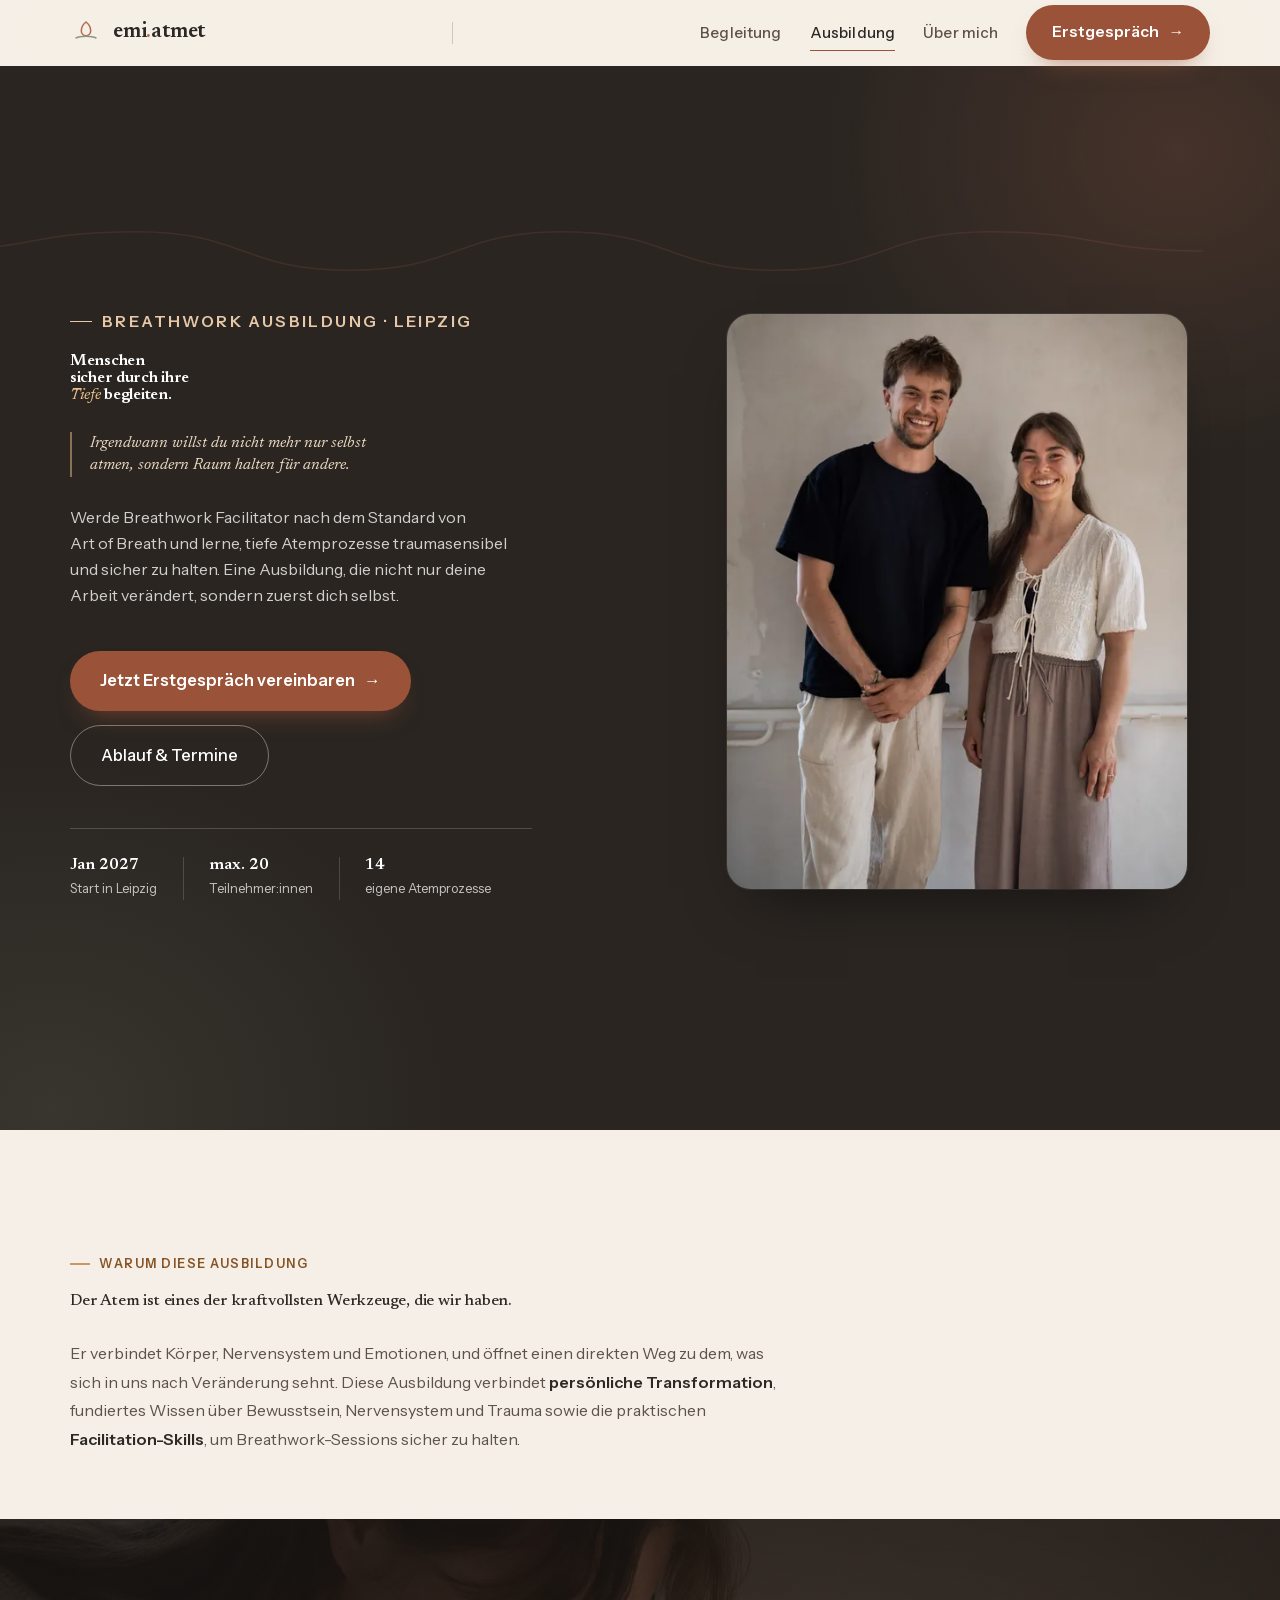
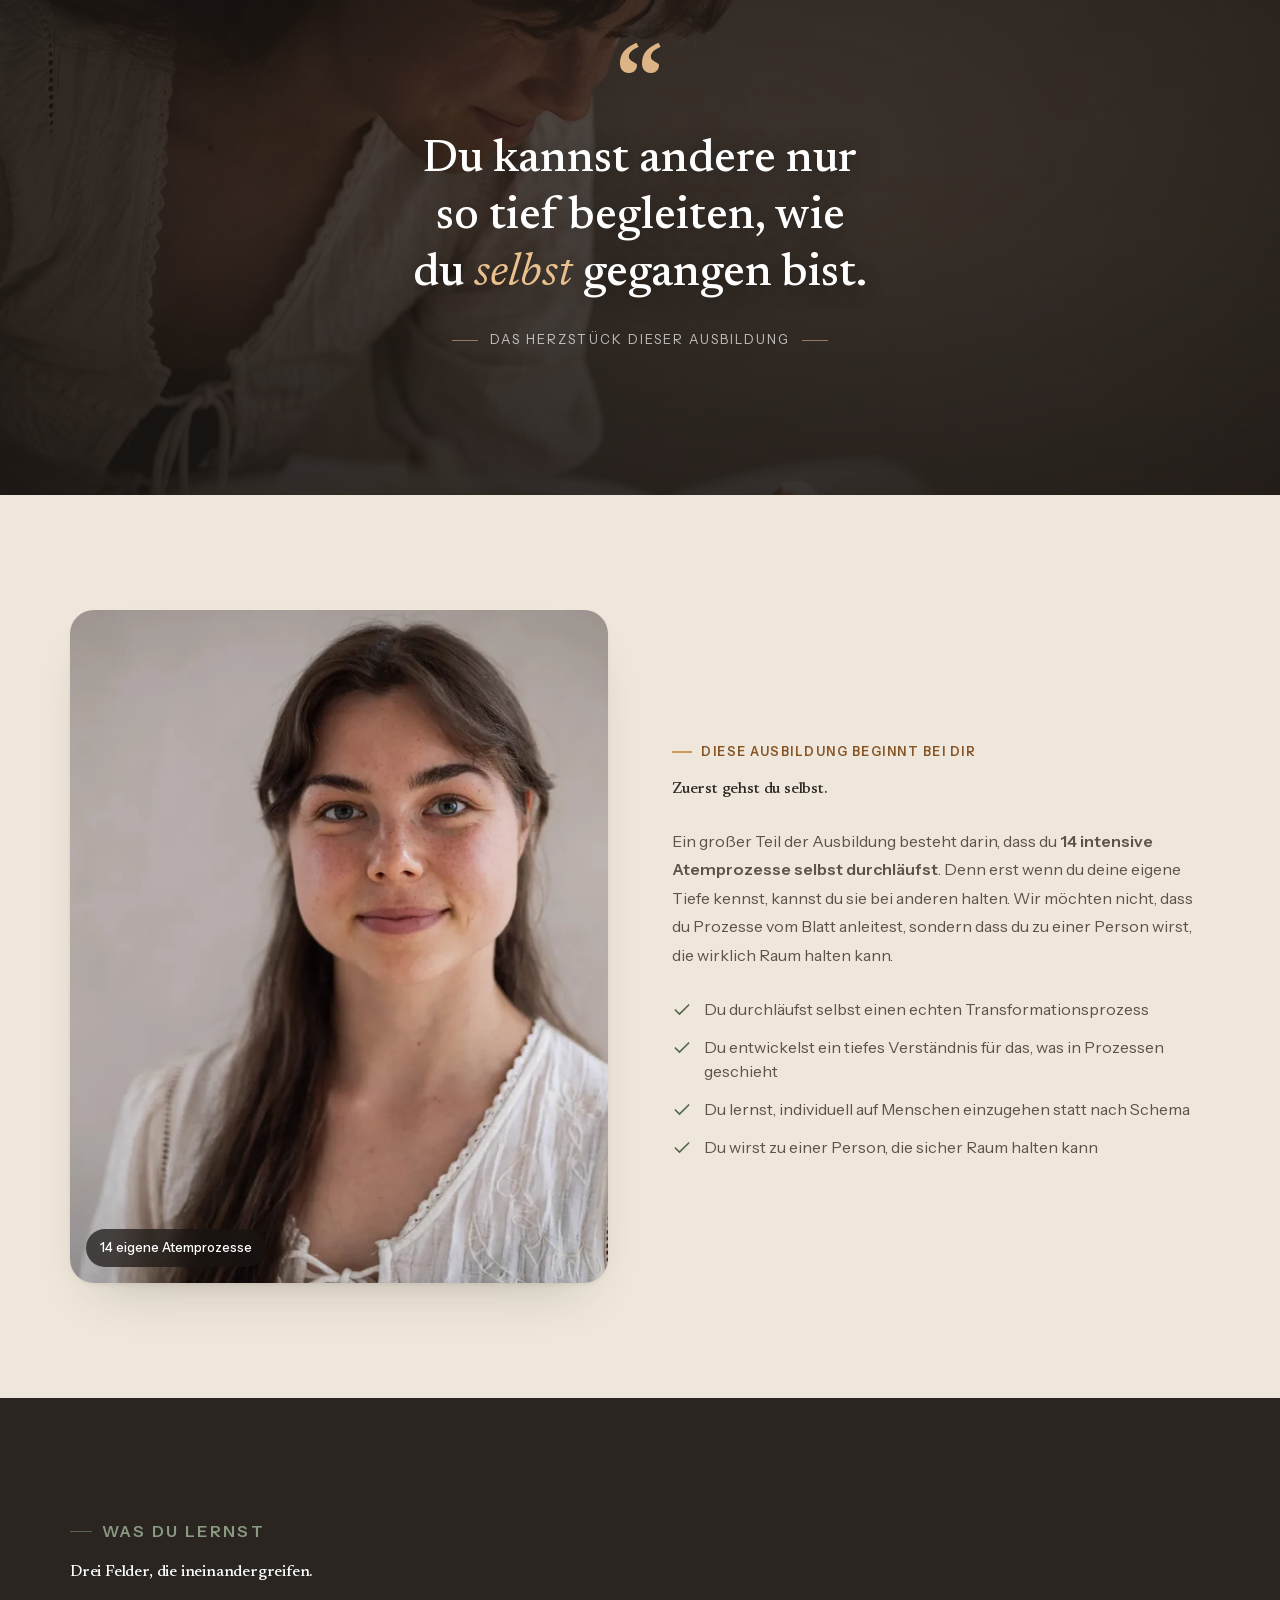
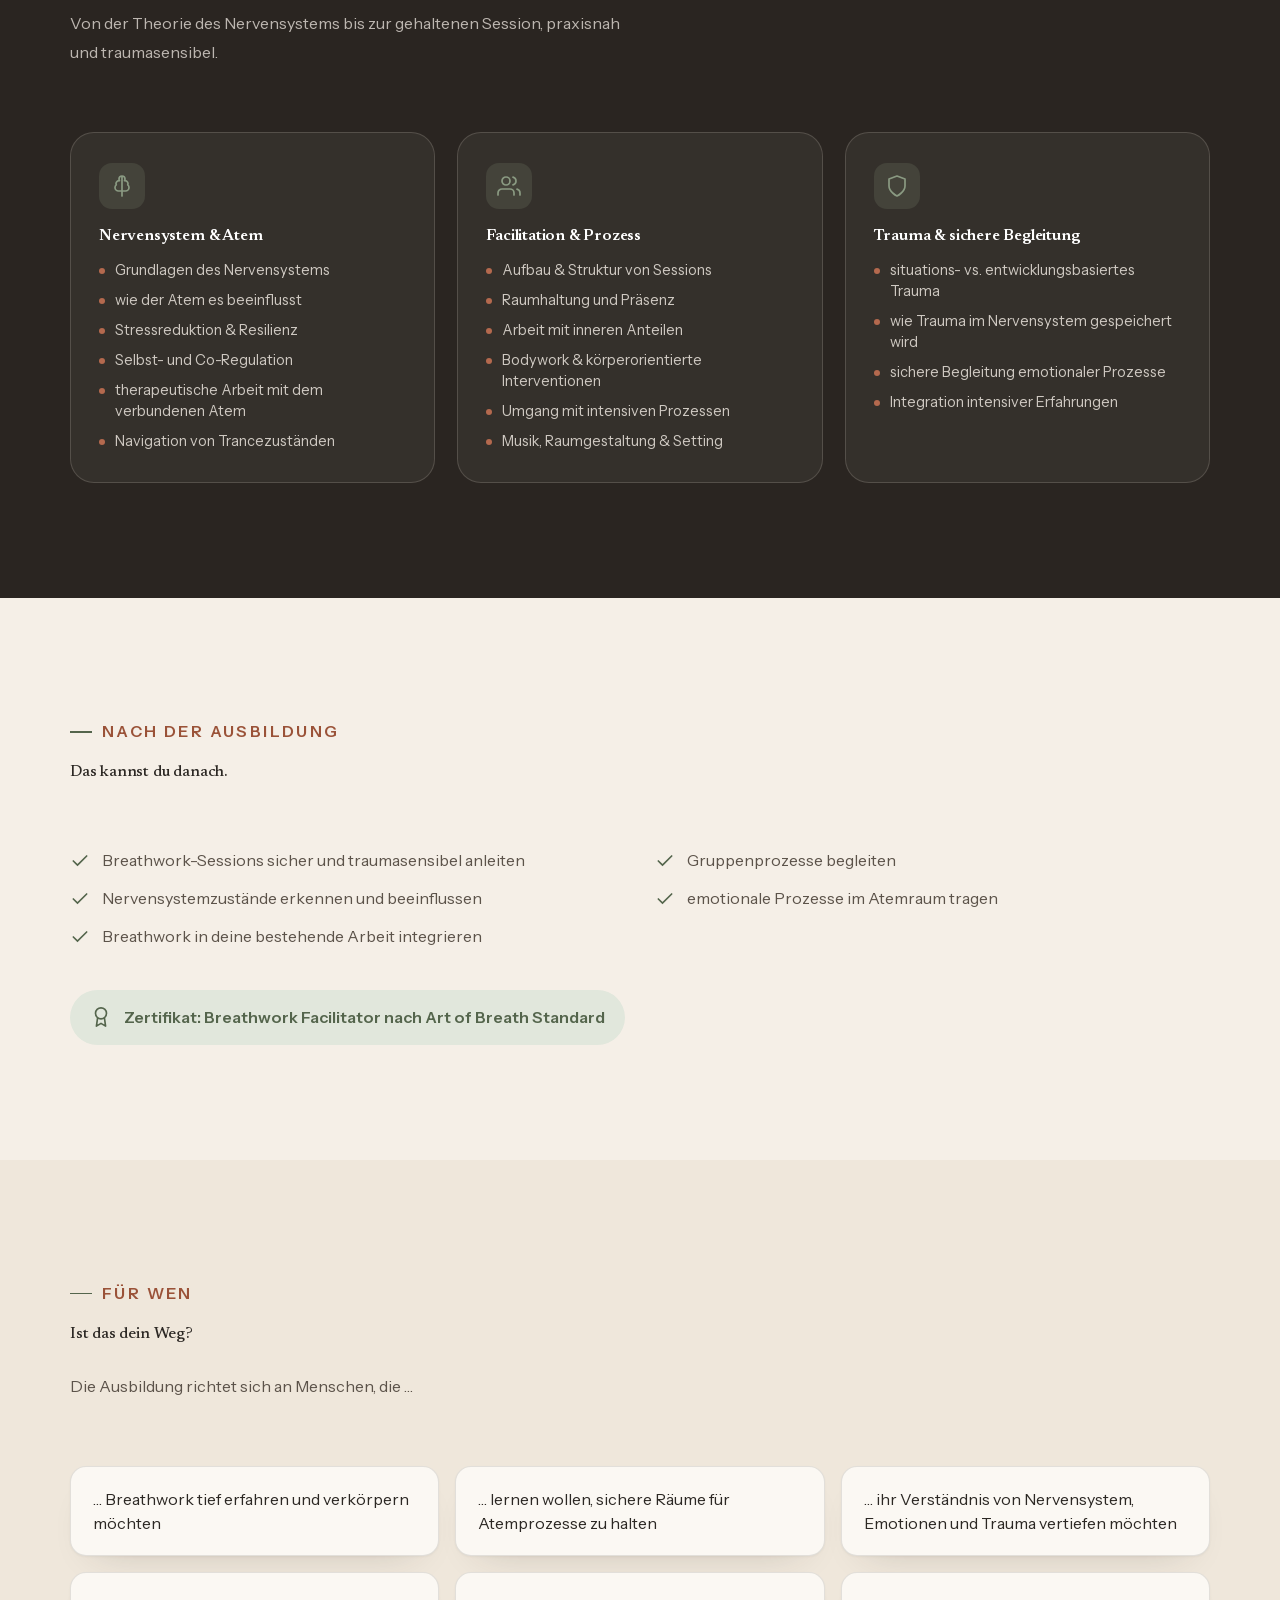
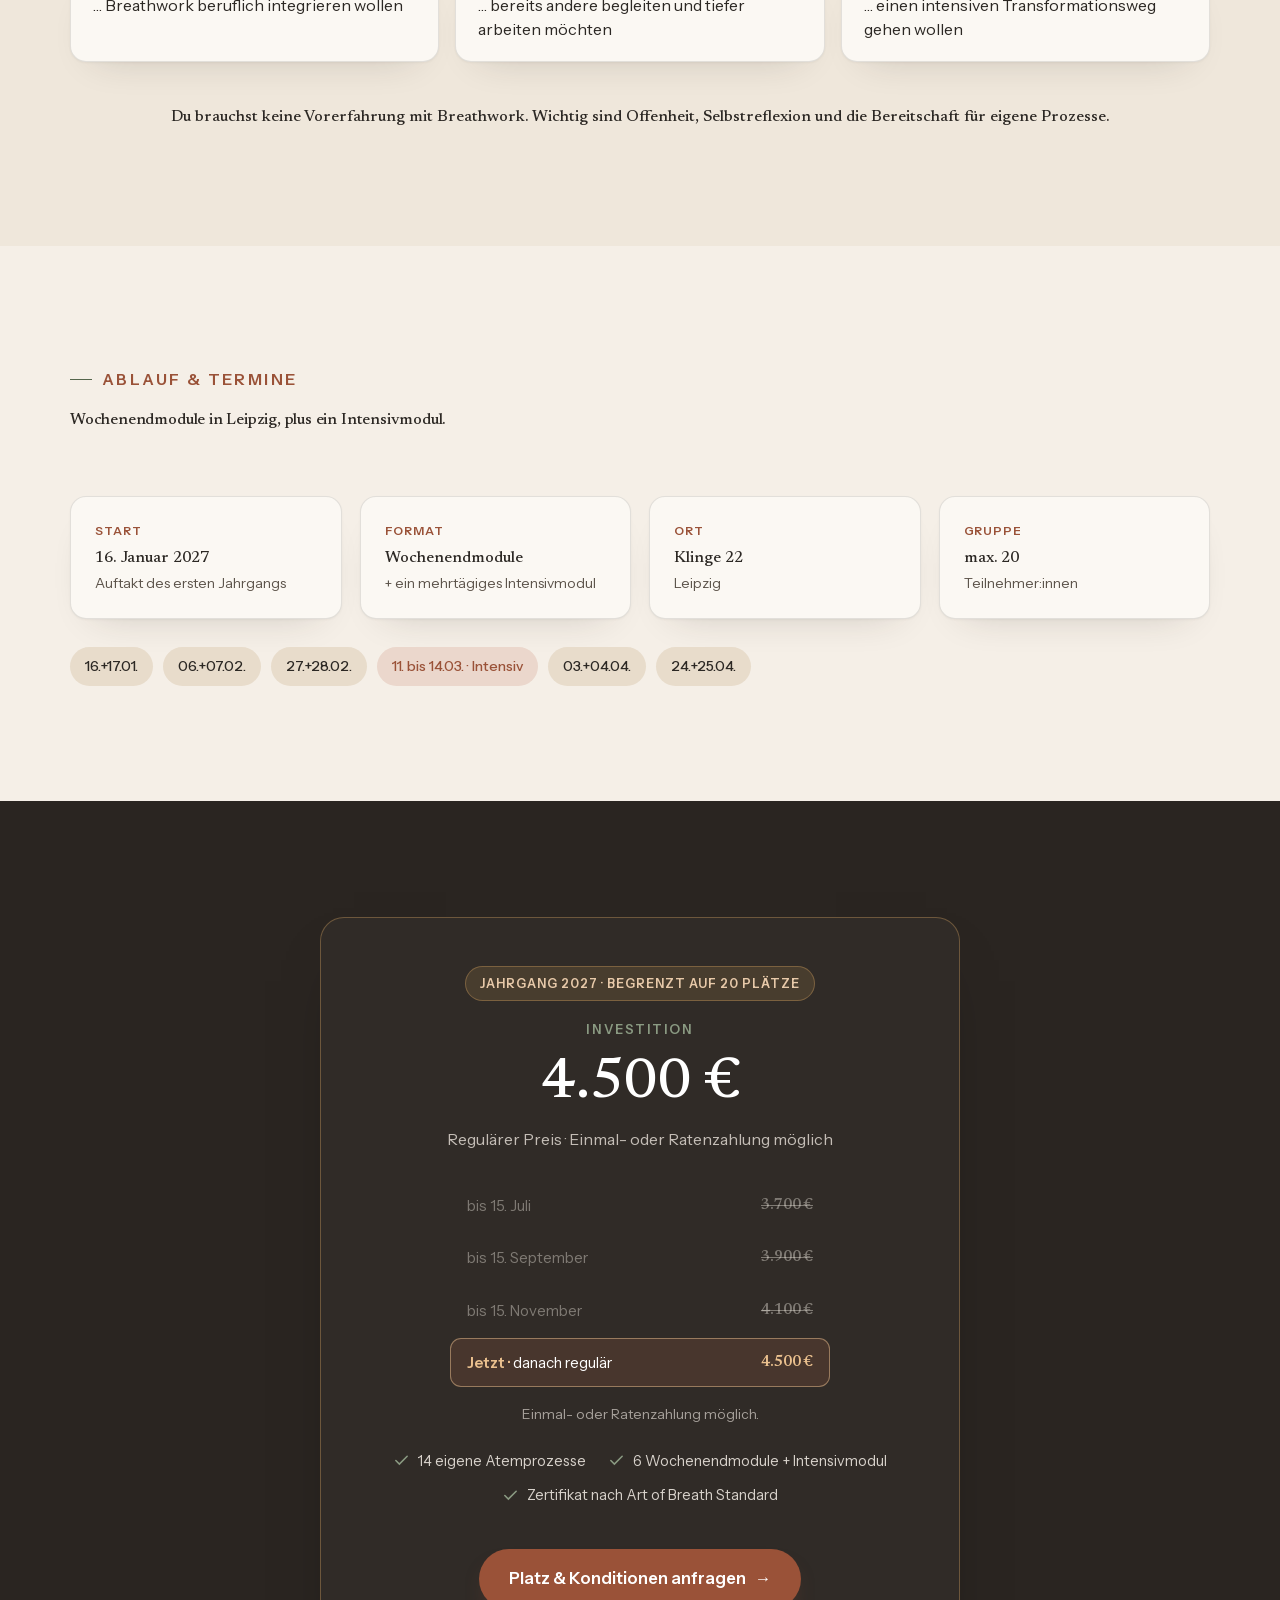
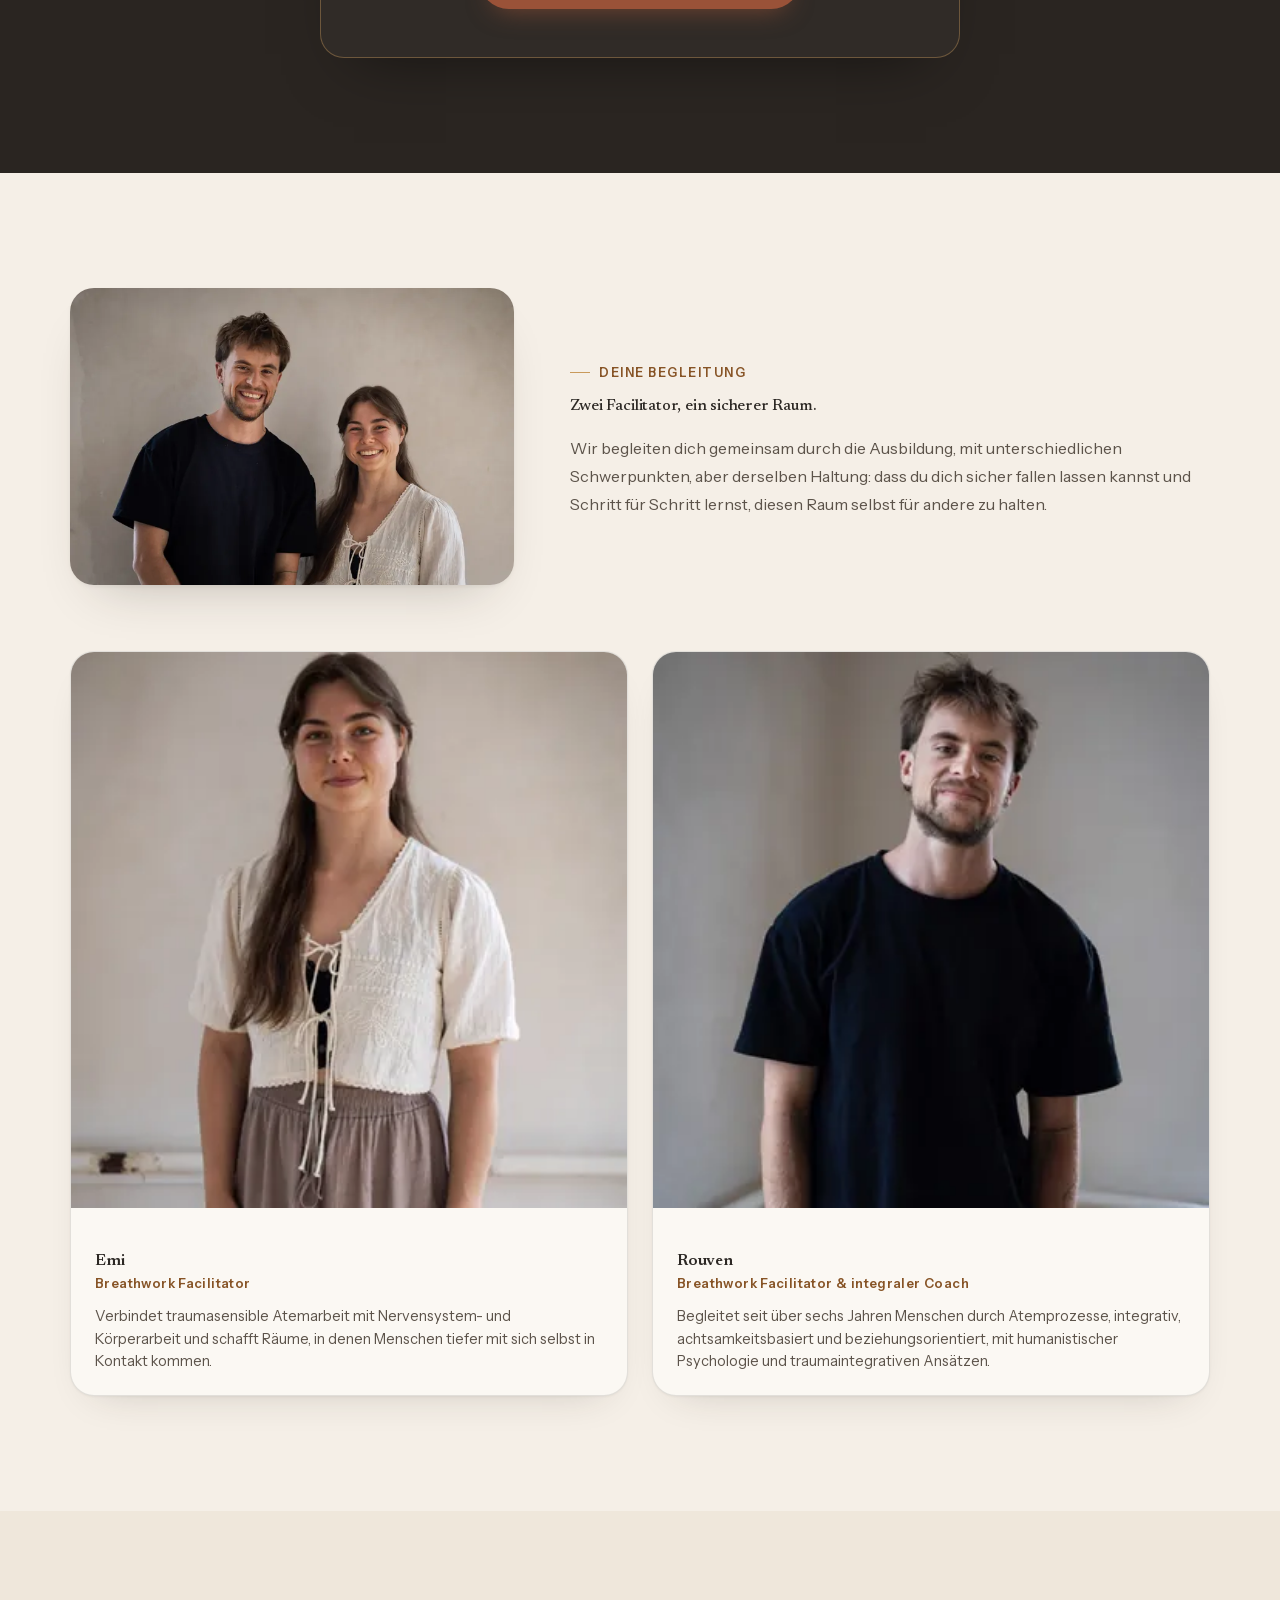
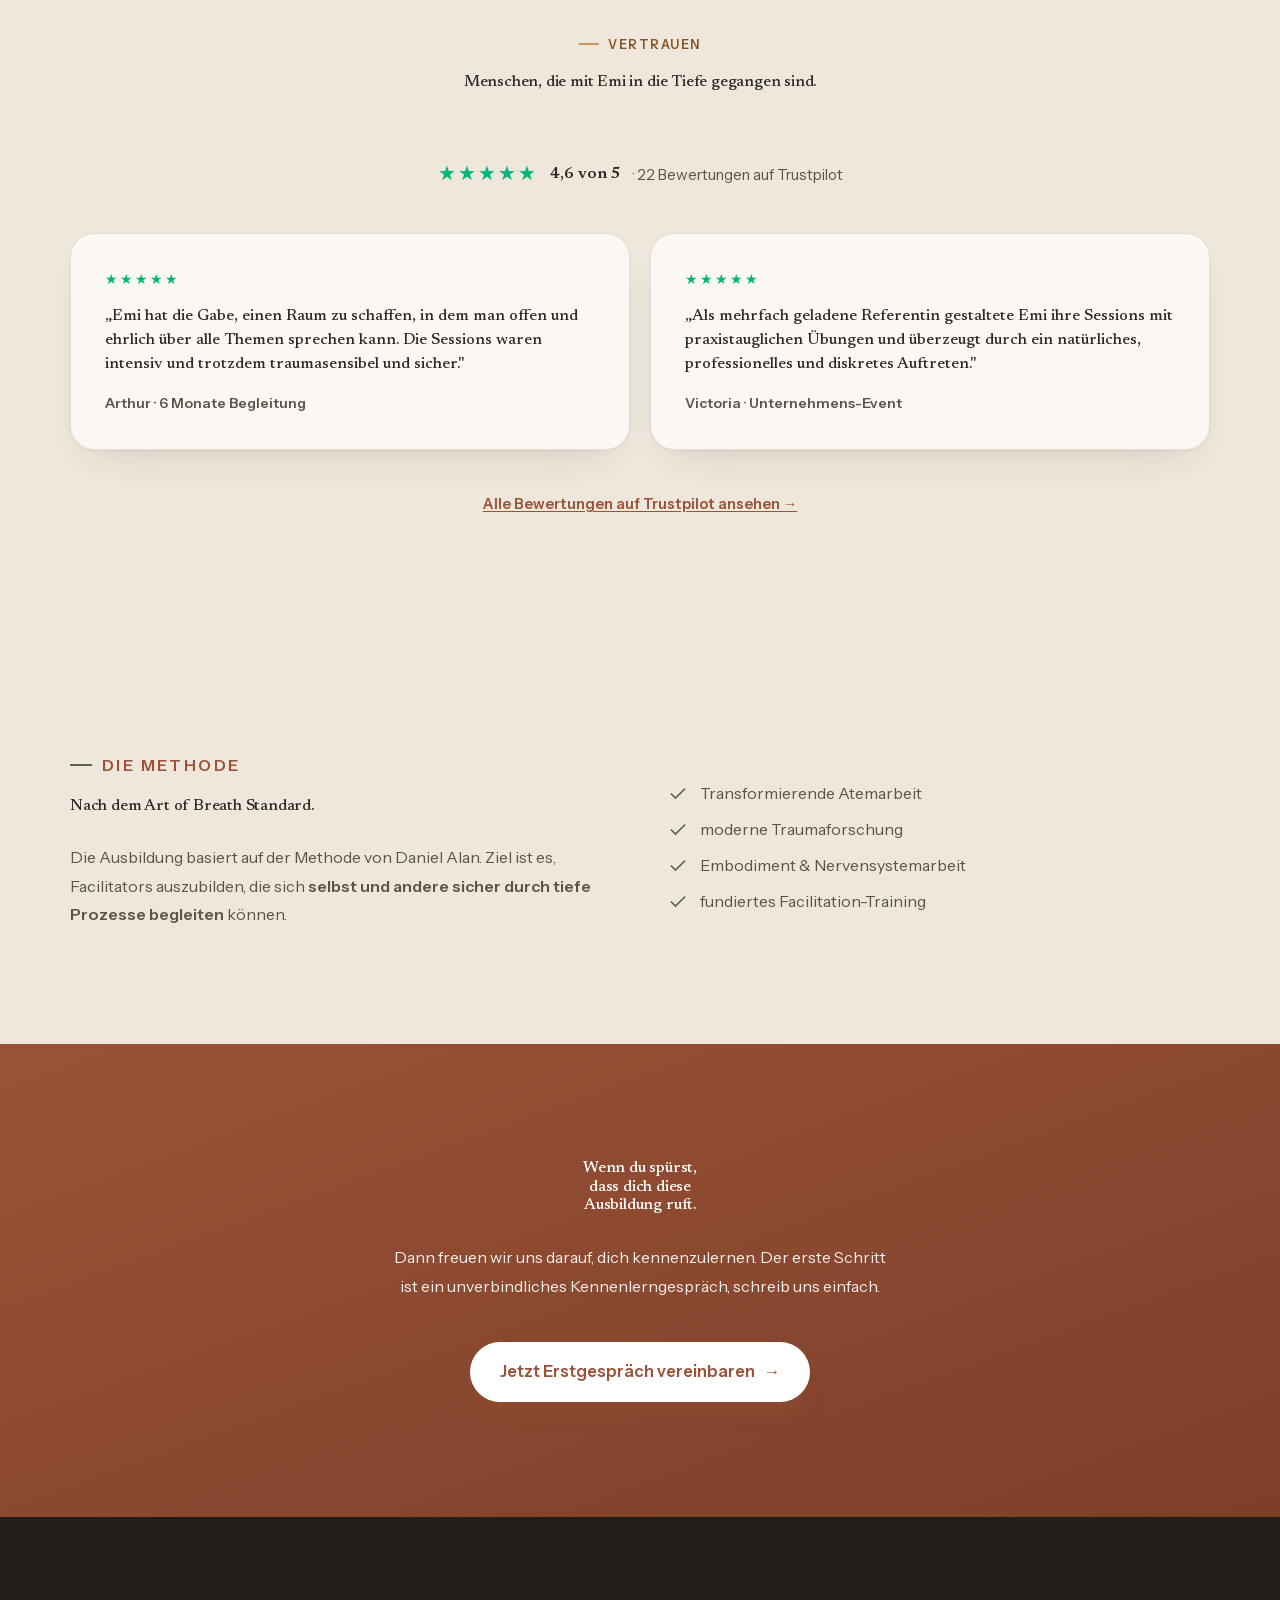
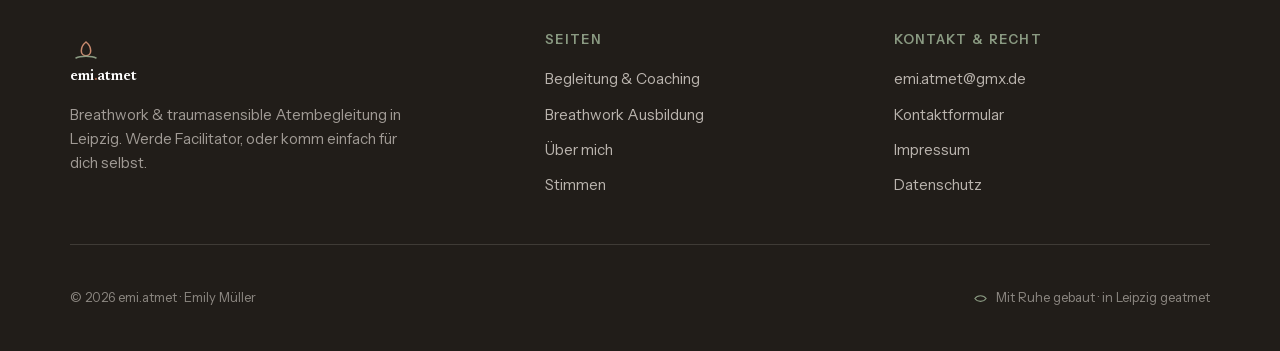
==== breathwork-ausbildung.html @ 70e49df8 "R13: Zitat-Bänder auf Mobile kompakt (kein dunkler Leerraum) - .cine auf <=600px: min-height:auto + " ====
<!DOCTYPE html>
<!--
  emi.atmet · Breathwork Ausbildung Leipzig · Lechcode-DEMO (ANFRAGE)
  Inhalte-Freigabe JA → Inhalte überarbeitet (Emis Wunsch), Fakten aus INVENTAR.md.
  Token-Block identisch zu index.html (Sync-Hinweis in _projekt/CLAUDE.md-Übergabe).
  ⚠ DEMO, noindex. Preise/Termine mit [KLÄREN]. Rouven-Foto: Einverständnis offen.
-->
<html lang="de">
<head>
  <meta charset="UTF-8" />
  <meta name="viewport" content="width=device-width, initial-scale=1.0" />
  <script>document.documentElement.classList.add('js');if(location.search.indexOf('foto')>-1)document.documentElement.classList.add('foto');</script>
  <!-- ENTFERNEN sobald Impressum+Datenschutz live & freigegeben (auf ALLEN Seiten gleichzeitig) -->
  <meta name="robots" content="noindex, nofollow" />
  <title>Breathwork Ausbildung Leipzig | Facilitator werden · emi.atmet</title>
  <meta name="description" content="Breathwork Ausbildung in Leipzig: Werde Facilitator nach Art of Breath Standard. Traumasensible Atemarbeit, Nervensystem & Prozessbegleitung. Start Januar 2027, jetzt Erstgespräch." />
  <meta property="og:title" content="Breathwork Ausbildung Leipzig · werde Facilitator · emi.atmet" />
  <meta property="og:description" content="Lerne, tiefe Atemprozesse sicher und traumasensibel zu begleiten. Ausbildung nach Art of Breath Standard, Start Januar 2027 in Leipzig." />
  <meta property="og:type" content="website" />
  <meta property="og:locale" content="de_DE" />
  <meta property="og:url" content="https://lechcode.github.io/emi-atmet-vorschau/breathwork-ausbildung.html" />
  <meta property="og:image" content="https://lechcode.github.io/emi-atmet-vorschau/assets/og.jpg" />
  <meta property="og:image:width" content="1200" />
  <meta property="og:image:height" content="630" />
  <meta name="theme-color" content="#2A2521" />
  <link rel="icon" href="data:image/svg+xml,%3Csvg xmlns='http://www.w3.org/2000/svg' viewBox='0 0 32 32'%3E%3Crect width='32' height='32' rx='7' fill='%23F5EFE7'/%3E%3Cpath d='M16 7c2.8 2.2 4.4 5 4.4 8.2 0 2.6-1.9 4.6-4.4 4.6s-4.4-2-4.4-4.6C11.6 12 13.2 9.2 16 7z' fill='none' stroke='%23B4694E' stroke-width='1.6'/%3E%3Cpath d='M7 22c2.6-1.5 5.8-1.5 9-1.5s6.4 0 9 1.5' fill='none' stroke='%238A9A82' stroke-width='1.6' stroke-linecap='round'/%3E%3C/svg%3E" />
  <link rel="stylesheet" href="assets/fonts.css">
  <link rel="preload" as="image" href="assets/img/ausb-hero-780.webp" imagesrcset="assets/img/ausb-hero-520.webp 520w, assets/img/ausb-hero-780.webp 780w, assets/img/ausb-hero-1040.webp 1040w" imagesizes="(max-width:900px) 92vw, 440px" type="image/webp">

  <script type="application/ld+json">
  {
    "@context": "https://schema.org",
    "@type": "Course",
    "name": "Breathwork Ausbildung · Facilitator nach Art of Breath Standard",
    "description": "Ausbildung zum Breathwork Facilitator in Leipzig: traumasensible Atemarbeit, Nervensystem, Prozessbegleitung und Facilitation-Skills.",
    "provider": { "@type": "ProfessionalService", "name": "emi.atmet · Emily Müller", "url": "https://emi-atmet.de/" },
    "url": "https://emi-atmet.de/breathwork-ausbildung/",
    "inLanguage": "de",
    "locationCreated": { "@type": "City", "name": "Leipzig" }
  }
  </script>

  <style>
  :root{
    --paper:#F5EFE7; --paper-2:#EFE7DB; --sand:#E8DCCB; --white:#FBF8F3;
    --espresso:#2A2521; --espresso-2:#211d19;
    --ink:#2C2824; --ink-soft:#5C534A; --ink-faint:#726757;
    --clay:#B4694E; --clay-deep:#9A5238; --clay-soft:#EBD7CC;
    --sage:#8A9A82; --sage-deep:#54654C; --sage-soft:#E1E7DC;
    --mocha:#A47864; --mocha-soft:#EADFD3;
    --line:rgba(44,40,36,.12); --line-2:rgba(44,40,36,.20); --line-d:rgba(245,239,231,.14);
    --serif:"Newsreader","Newsreader Fallback",Georgia,"Times New Roman",serif;
    --sans:"Instrument Sans","Instrument Fallback",-apple-system,BlinkMacSystemFont,"Segoe UI",Arial,sans-serif;
    --radius:16px; --radius-lg:24px; --radius-sm:11px; --pill:999px; --nav-h:66px;
    --step--1:clamp(13px,.3vw+12.3px,14px); --step-0:clamp(16px,.35vw+15.1px,17.5px);
    --step-1:clamp(18px,.7vw+16.2px,21px); --step-2:clamp(21px,1.2vw+18px,26px);
    --step-3:clamp(25px,2.1vw+19px,34px); --step-4:clamp(30px,3.4vw+18.5px,46px);
    --step-5:clamp(34px,5vw+16px,60px);
    --lh-tight:1.06; --lh-snug:1.17; --lh-body:1.68; --lh-relaxed:1.78;
    --ls-display:-.018em; --ls-h2:-.012em; --ls-label:.15em;
    --sp-2:clamp(14px,1.6vw,18px); --sp-3:clamp(20px,2.4vw,28px); --sp-4:clamp(30px,3.6vw,42px);
    --sp-5:clamp(44px,5.5vw,66px); --sp-6:clamp(62px,9vw,120px);
    --shadow:0 2px 6px -3px rgba(44,36,28,.14), 0 26px 52px -30px rgba(44,36,28,.30);
    --shadow-soft:0 1px 3px -1px rgba(44,36,28,.10), 0 18px 40px -26px rgba(44,36,28,.24);
    --ease:cubic-bezier(.22,.61,.36,1); --focus:0 0 0 3px rgba(180,105,78,.45);
  }
  *{margin:0;padding:0;box-sizing:border-box;}
  html{scroll-behavior:smooth;scroll-padding-top:calc(var(--nav-h) + 14px);-webkit-text-size-adjust:100%;}
  body{background:var(--paper);color:var(--ink);font-family:var(--sans);font-size:var(--step-0);line-height:var(--lh-body);-webkit-font-smoothing:antialiased;overflow-x:clip;}
  h1,h2,h3,h4{font-family:var(--serif);font-weight:600;line-height:var(--lh-snug);letter-spacing:var(--ls-h2);text-wrap:balance;color:var(--ink);}
  em{font-style:italic;} a{color:inherit;text-decoration:none;} img,svg,picture{display:block;max-width:100%;} picture{display:block;}
  p{text-wrap:pretty;}
  h2.sec-h3{font-size:var(--step-3);margin-top:var(--sp-2);font-weight:500;}
  h2.sec-h4{font-size:var(--step-4);margin-top:var(--sp-2);font-weight:500;}
  ::selection{background:rgba(180,105,78,.20);}
  :focus-visible{outline:none;box-shadow:var(--focus);border-radius:6px;}
  .wrap{width:min(1140px,92vw);margin-inline:auto;} .wrap-n{width:min(920px,92vw);margin-inline:auto;}
  section{padding:var(--sp-6) 0;position:relative;} .center{text-align:center;margin-inline:auto;}
  .skip{position:absolute;left:-999px;top:0;background:var(--clay-deep);color:#fff;padding:12px 18px;border-radius:0 0 10px 0;z-index:200;} .skip:focus{left:0;}
  .eyebrow{font-family:var(--sans);font-weight:600;font-size:var(--step--1);letter-spacing:var(--ls-label);text-transform:uppercase;display:inline-flex;align-items:center;gap:10px;color:var(--clay-deep);}
  .eyebrow::before{content:"";width:22px;height:1.5px;background:var(--sage-deep);flex:none;}
  .sec-head{max-width:60ch;margin-bottom:var(--sp-5);}
  .sec-head h2{font-size:var(--step-4);margin-top:var(--sp-2);font-weight:500;}
  .sec-head .lead{font-size:var(--step-1);margin-top:var(--sp-3);line-height:var(--lh-relaxed);color:var(--ink-soft);max-width:56ch;}
  .btn{display:inline-flex;align-items:center;gap:9px;cursor:pointer;border:none;background:var(--clay-deep);color:#fff;font-family:var(--sans);font-weight:600;font-size:15.5px;padding:14px 26px;border-radius:var(--pill);box-shadow:0 14px 26px -14px rgba(154,82,56,.7);transition:transform .28s var(--ease),box-shadow .28s var(--ease),background .2s;white-space:nowrap;}
  .btn:hover{transform:translateY(-2px);background:#8a482f;box-shadow:0 20px 34px -16px rgba(154,82,56,.8);}
  .btn:active{transform:translateY(0);transition-duration:.08s;}
  .btn .arr{transition:transform .25s var(--ease);} .btn:hover .arr{transform:translateX(4px);}
  .btn-ghost{background:transparent;color:#fff;border:1.5px solid rgba(245,239,231,.4);box-shadow:none;font-weight:500;}
  .btn-ghost:hover{background:rgba(245,239,231,.1);border-color:rgba(245,239,231,.7);box-shadow:none;transform:translateY(-2px);}
  .btn-lg{padding:16px 30px;font-size:16.5px;}
  .wm{display:inline-flex;align-items:center;gap:11px;font-family:var(--serif);font-weight:600;font-size:21px;letter-spacing:-.01em;line-height:1;color:var(--ink);}
  .wm .lotus{width:32px;height:32px;flex:none;transition:transform .5s var(--ease);} .wm:hover .lotus{transform:rotate(-8deg) scale(1.07);} .wm .dot{color:var(--clay);}
  .nav-divider{width:1px;height:22px;background:var(--line-2);flex:none;margin:0 2px;}

  .nav{position:sticky;top:0;z-index:100;height:var(--nav-h);background:rgba(245,239,231,.82);backdrop-filter:saturate(150%) blur(14px);border-bottom:1px solid transparent;transition:border-color .3s,background .3s;}
  .nav.scrolled{border-bottom-color:transparent;background:rgba(245,239,231,.92);}
  .nav-wave{position:absolute;left:0;bottom:-1px;width:100%;height:6px;color:var(--clay);opacity:0;transition:opacity .5s var(--ease);pointer-events:none;}
  .nav.scrolled .nav-wave{opacity:.6;}
  .nav-in{display:flex;align-items:center;justify-content:space-between;height:100%;}
  .nav-links{display:flex;align-items:center;gap:28px;}
  .nav-links a:not(.btn){font-size:15px;letter-spacing:.01em;color:var(--ink-soft);font-weight:500;position:relative;padding:5px 0;transition:color .25s;}
  .nav-links a:not(.btn)::after{content:"";position:absolute;left:0;right:0;bottom:-1px;height:1.5px;background:var(--clay-deep);transform:scaleX(0);transform-origin:center;transition:transform .35s var(--ease);}
  .nav-links a:not(.btn):hover,.nav-links a.active{color:var(--ink);} .nav-links a:not(.btn):hover::after,.nav-links a.active::after{transform:scaleX(1);}
  .nav-toggle{display:none;background:none;border:none;cursor:pointer;padding:9px;z-index:120;}
  .nav-toggle span{display:block;width:24px;height:2px;background:var(--ink);border-radius:2px;transition:.32s var(--ease);}
  .nav-toggle span+span{margin-top:6px;}

  /* HERO, dunkler Split-Hero (Text auf Espresso-Fläche, Gruppenfoto gerahmt daneben; nie Text auf Gesicht) */
  .ahero{position:relative;isolation:isolate;overflow:hidden;color:#fff;background:var(--espresso);
    background-image:
      radial-gradient(46vmax 40vmax at 92% 8%,rgba(180,105,78,.20),transparent 60%),
      radial-gradient(50vmax 44vmax at 4% 98%,rgba(138,154,130,.14),transparent 62%);}
  .ahero-wave{position:absolute;z-index:0;top:clamp(80px,17vh,168px);left:-6%;width:112%;height:auto;color:var(--clay);opacity:.15;pointer-events:none;}
  .ahero-grid{position:relative;z-index:1;display:grid;grid-template-columns:1.06fr .94fr;gap:clamp(30px,5vw,68px);align-items:center;
    padding:calc(var(--nav-h) + clamp(30px,5vw,56px)) 0 var(--sp-6);}
  .ahero .txt{max-width:42ch;}
  .ahero .eyebrow{color:#E7C9A9;} .ahero .eyebrow::before{background:#E7C9A9;}
  .ahero h1{font-size:var(--step-5);line-height:var(--lh-tight);letter-spacing:var(--ls-display);margin:var(--sp-2) 0 0;color:#fff;font-weight:600;max-width:15ch;}
  .ahero h1 em{color:#EAC08E;font-weight:500;}
  .ahero .ahero-lead{font-family:var(--serif);font-style:italic;font-size:clamp(18px,.9vw+16px,23px);line-height:1.42;color:#ECD9C2;margin-top:var(--sp-3);padding-left:18px;border-left:2px solid rgba(234,192,142,.5);max-width:33ch;}
  .ahero p:not(.ahero-lead){font-size:clamp(16.5px,.6vw+15.4px,19px);line-height:1.62;color:rgba(255,255,255,.78);margin-top:var(--sp-3);max-width:46ch;}
  .ahero .cta{display:flex;gap:14px;flex-wrap:wrap;margin-top:var(--sp-4);}
  .ahero .facts{display:flex;flex-wrap:wrap;row-gap:14px;margin-top:var(--sp-4);padding-top:var(--sp-3);border-top:1px solid rgba(255,255,255,.18);}
  .ahero .facts div{padding-right:clamp(18px,2vw,26px);margin-right:clamp(18px,2vw,26px);border-right:1px solid rgba(255,255,255,.16);}
  .ahero .facts div:last-child{border-right:none;margin-right:0;padding-right:0;}
  .ahero .facts div b{font-family:var(--serif);font-size:var(--step-2);color:#fff;display:block;line-height:1;}
  .ahero .facts div span{font-size:13px;color:rgba(255,255,255,.72);margin-top:5px;display:block;}
  .ahero .figure{position:relative;justify-self:center;width:100%;max-width:460px;}
  .ahero .figure .frame{position:relative;overflow:hidden;aspect-ratio:4/5;border-radius:var(--radius-lg);
    box-shadow:0 30px 60px -30px rgba(0,0,0,.6);outline:1px solid rgba(255,255,255,.08);}
  .ahero .figure img{width:100%;height:100%;object-fit:cover;object-position:50% 30%;}
  .ahero .figure .cap{position:absolute;left:16px;bottom:16px;right:16px;font-size:13px;color:rgba(255,255,255,.92);
    background:linear-gradient(180deg,transparent,rgba(30,26,22,.55));padding:26px 4px 4px;border-radius:0 0 12px 12px;}

  .lead-block{max-width:62ch;} .lead-block p{font-size:var(--step-1);color:var(--ink-soft);line-height:var(--lh-relaxed);margin-top:var(--sp-3);}
  .lead-block p strong{color:var(--ink);font-weight:600;}
  .pull{font-family:var(--serif);font-size:var(--step-3);line-height:1.32;color:var(--ink);font-weight:500;max-width:24ch;}
  .pull em{color:var(--clay-deep);}

  .split{display:grid;grid-template-columns:1fr 1fr;gap:clamp(30px,5vw,64px);align-items:center;}
  .begins{background:var(--paper-2);}

  .areas{background:var(--espresso);color:var(--paper);}
  .areas .sec-head h2{color:#fff;} .areas .sec-head .lead{color:rgba(245,239,231,.72);}
  .area-grid{display:grid;grid-template-columns:repeat(3,1fr);gap:22px;}
  .area{padding:30px 28px;border:1px solid rgba(245,239,231,.16);border-radius:var(--radius-lg);background:rgba(245,239,231,.05);transition:transform .35s var(--ease),background .35s var(--ease),border-color .35s var(--ease);}
  .area:hover{transform:translateY(-4px);background:rgba(245,239,231,.08);border-color:rgba(245,239,231,.26);}
  .area .ic{width:46px;height:46px;border-radius:13px;display:grid;place-items:center;background:rgba(138,154,130,.18);color:var(--sage);margin-bottom:18px;}
  .area h3{color:#fff;font-size:var(--step-2);font-weight:600;}
  .area ul{list-style:none;margin-top:14px;display:flex;flex-direction:column;gap:9px;}
  .area li{color:rgba(245,239,231,.8);font-size:14.5px;line-height:1.45;padding-left:16px;position:relative;}
  .area li::before{content:"";position:absolute;left:0;top:.55em;width:6px;height:6px;border-radius:50%;background:var(--clay);}

  .checks{display:grid;grid-template-columns:repeat(2,1fr);gap:14px 30px;margin-top:var(--sp-3);}
  .checks li{list-style:none;display:flex;gap:12px;align-items:flex-start;font-size:var(--step-0);color:var(--ink-soft);line-height:1.5;}
  .checks svg{flex:none;color:var(--sage-deep);margin-top:3px;}
  .cert{margin-top:var(--sp-4);display:inline-flex;align-items:center;gap:12px;background:var(--sage-soft);color:var(--sage-deep);padding:14px 20px;border-radius:var(--pill);font-weight:600;}

  .forwho{background:var(--paper-2);}
  .forwho-grid{display:grid;grid-template-columns:repeat(auto-fit,minmax(300px,1fr));gap:16px;margin-top:var(--sp-2);}
  .forwho .w{background:var(--white);border:1px solid var(--line);border-radius:var(--radius);padding:20px 22px;font-size:var(--step-0);color:var(--ink);line-height:1.5;box-shadow:var(--shadow-soft);transition:transform .35s var(--ease),box-shadow .35s var(--ease),border-color .35s var(--ease);}
  .forwho .w:hover{transform:translateY(-3px);box-shadow:var(--shadow);border-color:var(--line-2);}
  .forwho .note{margin-top:var(--sp-4);font-family:var(--serif);font-size:var(--step-2);color:var(--ink);font-weight:500;text-align:center;}

  .facts-grid{display:grid;grid-template-columns:repeat(auto-fit,minmax(200px,1fr));gap:18px;margin-top:var(--sp-2);}
  .fact{border:1px solid var(--line);border-radius:var(--radius);padding:24px;background:var(--white);box-shadow:var(--shadow-soft);}
  .fact .k{font-size:12px;font-weight:600;letter-spacing:.08em;text-transform:uppercase;color:var(--clay-deep);}
  .fact .v{font-family:var(--serif);font-size:var(--step-2);color:var(--ink);margin-top:8px;line-height:1.2;}
  .fact .s{font-size:14px;color:var(--ink-soft);margin-top:6px;line-height:1.4;}
  .dates{margin-top:var(--sp-3);display:flex;flex-wrap:wrap;gap:10px;}
  .dates span{background:var(--sand);border-radius:var(--pill);padding:8px 15px;font-size:14px;color:var(--ink);font-weight:500;}
  .dates span.intense{background:var(--clay-soft);color:var(--clay-deep);}

  .invest{background:var(--espresso);color:var(--paper);}
  .invest-card{max-width:640px;margin:0 auto;text-align:center;border:1px solid var(--line-d);border-radius:var(--radius-lg);padding:clamp(30px,4vw,48px);background:rgba(245,239,231,.03);}
  .invest .price{font-family:var(--serif);font-size:clamp(40px,7vw,58px);color:#fff;line-height:1;}
  .invest .price small{font-size:var(--step-0);color:var(--sage);font-family:var(--sans);}
  .invest .sub{color:rgba(245,239,231,.75);margin-top:14px;font-size:var(--step-0);}
  .invest .sub b{color:#EAC08E;font-weight:700;}
  .tiers{list-style:none;margin:var(--sp-3) auto 0;max-width:380px;display:flex;flex-direction:column;gap:3px;text-align:left;}
  .tiers li{display:flex;justify-content:space-between;align-items:center;gap:16px;padding:11px 16px;border-radius:var(--radius-sm);font-size:15px;color:rgba(245,239,231,.82);border:1px solid transparent;transition:opacity .3s;}
  .tiers .t-price{font-family:var(--serif);font-weight:600;color:#fff;white-space:nowrap;}
  .tiers li.past{color:rgba(245,239,231,.4);}
  .tiers li.past .t-price{color:rgba(245,239,231,.4);text-decoration:line-through;}
  .tiers li.active{background:rgba(180,105,78,.18);border-color:rgba(234,192,142,.5);color:#fff;}
  .tiers li.active .t-when::before{content:"Jetzt · ";color:#EAC08E;font-weight:600;}
  .tiers li.active .t-price{color:#EAC08E;}
  .invest .btn{margin-top:var(--sp-4);}

  .team-grid{display:grid;grid-template-columns:repeat(2,1fr);gap:24px;}
  .member{display:flex;gap:22px;align-items:flex-start;background:var(--white);border:1px solid var(--line);border-radius:var(--radius-lg);padding:24px;box-shadow:var(--shadow-soft);}
  .member .ph{width:104px;height:130px;flex:none;border-radius:var(--radius);overflow:hidden;background:var(--sage-soft);}
  .member .ph img{width:100%;height:100%;object-fit:cover;}
  .member h3{font-size:var(--step-1);font-weight:600;}
  .member .role{color:var(--clay-deep);font-size:13.5px;font-weight:600;margin-top:3px;}
  .member p{color:var(--ink-soft);font-size:14.5px;line-height:1.55;margin-top:10px;}

  .method{background:var(--paper-2);}
  .method-grid{display:grid;grid-template-columns:1fr 1fr;gap:clamp(28px,4.5vw,56px);align-items:center;}
  .method ul{list-style:none;margin-top:var(--sp-2);display:flex;flex-direction:column;gap:12px;}
  .method li{display:flex;gap:12px;align-items:flex-start;color:var(--ink-soft);font-size:var(--step-0);line-height:1.5;}
  .method li svg{flex:none;color:var(--sage-deep);margin-top:3px;}

  /* ===== Premium-Aufwertung (R2) ===== */
  .breath-div{display:block;width:min(520px,70vw);margin:0 auto;color:var(--clay);opacity:.6;}
  .kicker-gold{display:inline-flex;align-items:center;gap:9px;font-size:12.5px;font-weight:600;letter-spacing:.12em;text-transform:uppercase;color:#875426;}
  .kicker-gold::before{content:"";width:20px;height:1.5px;background:#C99A5B;}
  /* Cinematic Zitat-Band */
  .cine{position:relative;isolation:isolate;min-height:clamp(420px,64vh,620px);display:flex;align-items:center;justify-content:center;text-align:center;overflow:hidden;color:#fff;}
  .cine .bg{position:absolute;left:0;right:0;top:-10%;bottom:-10%;z-index:-2;overflow:hidden;}
  .cine .bg img{width:100%;height:100%;object-fit:cover;object-position:50% 30%;will-change:transform;}
  .cine::after{content:"";position:absolute;inset:0;z-index:-1;background:
    radial-gradient(120% 105% at 50% 45%,rgba(26,22,19,.42),rgba(26,22,19,.8) 78%),
    linear-gradient(180deg,rgba(26,22,19,.5),rgba(26,22,19,.62));}
  .cine .in{max-width:min(90vw,560px);margin:0 auto;position:relative;}
  .cine .mark{font-family:var(--serif);font-size:clamp(74px,9vw,120px);line-height:.55;color:#EAC08E;display:block;margin-bottom:6px;opacity:.92;}
  .cine blockquote{font-family:var(--serif);font-size:clamp(28px,3.9vw,46px);line-height:1.24;font-weight:500;color:#fff;text-shadow:0 2px 26px rgba(0,0,0,.45);text-wrap:balance;}
  .cine blockquote em{color:#EAC08E;font-style:italic;}
  .cine .cite{margin-top:26px;font-size:13px;color:rgba(255,255,255,.7);letter-spacing:.16em;text-transform:uppercase;display:inline-flex;align-items:center;gap:12px;}
  .cine .cite::before,.cine .cite::after{content:"";width:26px;height:1px;background:rgba(234,192,142,.55);}
  @media (max-width:600px){
    .cine{min-height:auto!important;padding:clamp(64px,17vw,104px) 0!important;}
    .cine .mark{font-size:58px;margin-bottom:2px;}
    .cine blockquote{font-size:clamp(25px,6.4vw,32px);line-height:1.28;}
    .cine .cite{margin-top:20px;}
  }
  /* Bild-Rahmen in Sektionen */
  .imgframe{position:relative;border-radius:var(--radius-lg);overflow:hidden;box-shadow:var(--shadow);}
  .imgframe img{width:100%;height:100%;object-fit:cover;display:block;}
  .imgframe.tall{aspect-ratio:4/5;}
  .begins .split{align-items:center;}
  .begins .col-img{position:relative;}
  .begins .col-img .tagpill{position:absolute;left:16px;bottom:16px;background:rgba(26,22,19,.72);color:#fff;font-size:13px;font-weight:500;padding:8px 14px;border-radius:var(--pill);backdrop-filter:blur(6px);}
  /* Trustpilot-Band */
  .proof{background:var(--paper-2);}
  .proof .tp-head{display:flex;align-items:center;gap:12px;justify-content:center;margin-bottom:var(--sp-4);flex-wrap:wrap;}
  .proof .tp-head .stars{color:#00b67a;font-size:20px;letter-spacing:2px;}
  .proof .tp-head b{font-family:var(--serif);font-size:var(--step-2);color:var(--ink);}
  .proof .tp-head span{color:var(--ink-soft);font-size:15px;}
  .proof-grid{display:grid;grid-template-columns:repeat(2,1fr);gap:20px;}
  .proof .q{background:var(--white);border:1px solid var(--line);border-radius:var(--radius-lg);padding:clamp(24px,3vw,34px);box-shadow:var(--shadow-soft);}
  .proof .q .st{color:#00b67a;font-size:14px;letter-spacing:2px;}
  .proof .q blockquote{font-family:var(--serif);font-size:var(--step-1);line-height:1.5;color:var(--ink);margin-top:12px;}
  .proof .q .who{margin-top:16px;font-size:14px;color:var(--ink-soft);font-weight:600;}
  /* Team-Upgrade: Duo-Feature + Premium-Karten */
  .team-feature{display:grid;grid-template-columns:.82fr 1.18fr;gap:clamp(28px,4.5vw,56px);align-items:center;margin-bottom:var(--sp-5);}
  .team-feature .imgframe{aspect-ratio:3/2;}
  .team-feature h2{font-size:var(--step-3);font-weight:500;}
  .team-feature p{color:var(--ink-soft);margin-top:var(--sp-2);line-height:var(--lh-relaxed);}
  .member{background:var(--white);border:1px solid var(--line);border-radius:var(--radius-lg);padding:0;overflow:hidden;box-shadow:var(--shadow-soft);display:flex;flex-direction:column;transition:transform .35s var(--ease),box-shadow .35s var(--ease);}
  .member:hover{transform:translateY(-4px);box-shadow:var(--shadow);}
  .member .ph{width:100%;aspect-ratio:1/1;height:auto;flex:none;border-radius:0;}
  .member .ph img{width:100%;height:100%;object-fit:cover;}
  .member .mbody{padding:22px 24px;}
  .member .role{color:#875426;font-size:13px;font-weight:600;letter-spacing:.03em;margin-top:3px;}
  /* Invest-Card Premium */
  .invest-card{position:relative;border-color:rgba(201,154,91,.4);box-shadow:0 30px 60px -34px rgba(0,0,0,.5);}
  .invest-card .ribbon{display:inline-block;background:rgba(201,154,91,.16);color:#E7C9A9;border:1px solid rgba(201,154,91,.4);font-size:12.5px;font-weight:600;letter-spacing:.08em;text-transform:uppercase;padding:6px 14px;border-radius:var(--pill);margin-bottom:18px;}
  .invest-incl{display:flex;flex-wrap:wrap;gap:10px 22px;justify-content:center;margin-top:22px;}
  .invest-incl span{display:inline-flex;align-items:center;gap:8px;color:rgba(245,239,231,.85);font-size:14.5px;}
  .invest-incl svg{color:var(--sage);flex:none;}

  .cta-final{background:linear-gradient(160deg,var(--clay-deep),#7c3f28);color:#fff;text-align:center;}
  .cta-final h2{color:#fff;font-size:var(--step-4);font-weight:500;max-width:20ch;margin:0 auto;}
  .cta-final p{color:rgba(255,255,255,.9);font-size:var(--step-1);margin:var(--sp-3) auto 0;max-width:46ch;line-height:var(--lh-relaxed);}
  .cta-final .btn{margin-top:var(--sp-4);background:#fff;color:var(--clay-deep);}
  .cta-final .btn:hover{background:var(--paper);}

  .site-footer{background:var(--espresso-2);color:rgba(245,239,231,.72);padding:var(--sp-6) 0 var(--sp-4);}
  .site-footer .top{display:grid;grid-template-columns:1.4fr 1fr 1fr;gap:32px;padding-bottom:var(--sp-4);border-bottom:1px solid var(--line-d);}
  .site-footer .wm{color:#fff;} .site-footer .tag{margin-top:14px;font-size:15px;color:rgba(245,239,231,.6);max-width:34ch;line-height:1.6;}
  .site-footer h3{font-family:var(--sans);font-size:13px;letter-spacing:.1em;text-transform:uppercase;color:var(--sage);font-weight:600;margin-bottom:14px;}
  .site-footer a{color:rgba(245,239,231,.72);font-size:15px;display:block;padding:5px 0;transition:color .2s;} .site-footer a:hover{color:#fff;}
  .site-footer .bottom{display:flex;justify-content:space-between;gap:16px;flex-wrap:wrap;padding-top:var(--sp-4);font-size:13px;color:rgba(245,239,231,.5);}
  .site-footer .bottom .local{display:inline-flex;align-items:center;gap:8px;} .site-footer .bottom svg{color:var(--sage);}

  .js .reveal{opacity:0;transform:translateY(22px);transition:opacity .6s var(--ease),transform .6s var(--ease);}
  .js .reveal.in{opacity:1;transform:none;}
  .js .reveal.d1{transition-delay:.08s;} .js .reveal.d2{transition-delay:.16s;}
  .foto .reveal{opacity:1!important;transform:none!important;}

  @media (max-width:900px){
    .ahero-grid{grid-template-columns:1fr;gap:var(--sp-4);}
    .ahero .txt{order:1;max-width:none;} .ahero .figure{order:2;max-width:420px;}
    .split,.method-grid,.team-grid{grid-template-columns:1fr;}
    .team-feature,.proof-grid{grid-template-columns:1fr;gap:var(--sp-3);}
    .cine .in{max-width:none;}
    .area-grid{grid-template-columns:1fr;} .checks{grid-template-columns:1fr;}
    .site-footer .top{grid-template-columns:1fr;gap:26px;}
    .nav-divider{display:none;}
    .nav-links{position:fixed;inset:0;background:var(--paper);flex-direction:column;justify-content:center;gap:6px;transform:translateX(100%);transition:transform .4s var(--ease);z-index:110;}
    .nav-links.open{transform:none;}
    .nav-links a:not(.btn){font-family:var(--serif);font-size:26px;color:var(--ink);} .nav-links a:not(.btn)::after{display:none;} .nav-links .btn{margin-top:14px;}
    .nav-toggle{display:block;}
    .nav-toggle.open span:nth-child(1){transform:translateY(8px) rotate(45deg);}
    .nav-toggle.open span:nth-child(2){opacity:0;}
    .nav-toggle.open span:nth-child(3){transform:translateY(-8px) rotate(-45deg);}
    .member .ph{aspect-ratio:1/1;height:auto;}
  }
  @media (prefers-reduced-motion:reduce){*{animation:none!important;transition:none!important;scroll-behavior:auto!important;}.js .reveal{opacity:1!important;transform:none!important;}.cine .bg img{transform:none!important;}}
  @media print{.nav,.ahero .cta,form,.cta-final .btn{display:none!important;}*{box-shadow:none!important;background:#fff!important;color:#000!important;}}
  </style>
</head>
<body>
  <a class="skip" href="#main">Zum Inhalt springen</a>

  <header class="nav" id="nav">
    <div class="wrap nav-in">
      <a href="index.html" class="wm" aria-label="emi.atmet · Startseite">
        <svg class="lotus" viewBox="0 0 32 32" aria-hidden="true"><path d="M16 5c3 2.4 4.7 5.4 4.7 8.8 0 2.8-2.1 4.9-4.7 4.9s-4.7-2.1-4.7-4.9C11.3 10.4 13 7.4 16 5z" fill="none" stroke="#B4694E" stroke-width="1.5"/><path d="M6 21c3-1.7 6.4-1.7 10-1.7s7 0 10 1.7" fill="none" stroke="#8A9A82" stroke-width="1.5" stroke-linecap="round"/></svg>
        <span>emi<b class="dot">.</b>atmet</span>
      </a>
      <span class="nav-divider" aria-hidden="true"></span>
      <nav class="nav-links" id="navlinks" aria-label="Hauptmenü">
        <a href="index.html#angebot">Begleitung</a>
        <a href="breathwork-ausbildung.html" class="active" aria-current="page">Ausbildung</a>
        <a href="index.html#ueber">Über mich</a>
        <a href="#bewerbung" class="btn">Erstgespräch<span class="arr" aria-hidden="true">→</span></a>
      </nav>
      <button class="nav-toggle" id="navtoggle" aria-label="Menü öffnen" aria-expanded="false" aria-controls="navlinks"><span></span><span></span><span></span></button>
    </div>
    <svg class="nav-wave" viewBox="0 0 1440 8" preserveAspectRatio="none" aria-hidden="true"><path d="M0 4 C120 4 120 1 240 1 C360 1 360 7 480 7 C600 7 600 1 720 1 C840 1 840 7 960 7 C1080 7 1080 1 1200 1 C1320 1 1320 4 1440 4" stroke="currentColor" stroke-width="1.4" fill="none"/></svg>
  </header>

  <main id="main">
    <!-- HERO, dunkler Split-Hero -->
    <section class="ahero" aria-labelledby="ah1">
      <svg class="ahero-wave" viewBox="0 0 1200 60" fill="none" aria-hidden="true"><path d="M0 30 C100 30 100 12 200 12 C300 12 300 48 400 48 C500 48 500 12 600 12 C700 12 700 48 800 48 C900 48 900 12 1000 12 C1100 12 1100 30 1200 30" stroke="currentColor" stroke-width="1.4" stroke-linecap="round"/></svg>
      <div class="wrap ahero-grid">
        <div class="txt reveal">
          <span class="eyebrow">Breathwork Ausbildung · Leipzig</span>
          <h1 id="ah1">Menschen sicher durch ihre <em>Tiefe</em> begleiten.</h1>
          <p class="ahero-lead">Irgendwann willst du nicht mehr nur selbst atmen, sondern Raum halten für andere.</p>
          <p>Werde Breathwork&nbsp;Facilitator nach dem Standard von Art&nbsp;of&nbsp;Breath und lerne, tiefe Atemprozesse traumasensibel und sicher zu halten. Eine Ausbildung, die nicht nur deine Arbeit verändert, sondern zuerst dich&nbsp;selbst.</p>
          <div class="cta">
            <a href="#bewerbung" class="btn btn-lg">Jetzt Erstgespräch vereinbaren<span class="arr" aria-hidden="true">→</span></a>
            <a href="#struktur" class="btn btn-ghost btn-lg">Ablauf &amp; Termine</a>
          </div>
          <div class="facts">
            <div><b>Jan&nbsp;2027</b><span>Start in Leipzig</span></div>
            <div><b>max. 20</b><span>Teilnehmer:innen</span></div>
            <div><b>14</b><span>eigene Atemprozesse</span></div>
          </div>
        </div>
        <figure class="figure reveal d1">
          <div class="frame">
            <picture>
              <source type="image/webp" srcset="assets/img/ausb-hero-520.webp 520w, assets/img/ausb-hero-780.webp 780w, assets/img/ausb-hero-1040.webp 1040w" sizes="(max-width:900px) 92vw, 440px">
              <img src="assets/img/ausb-hero-780.jpg" width="780" height="975" alt="Emi und Rouven, die Leitung der Breathwork Ausbildung in Leipzig" fetchpriority="high" decoding="async">
            </picture>
          </div>
        </figure>
      </div>
    </section>

    <!-- LEAD -->
    <section style="padding-bottom:var(--sp-5);">
      <div class="wrap">
        <div class="lead-block reveal" style="max-width:66ch;">
          <span class="kicker-gold">Warum diese Ausbildung</span>
          <h2 class="sec-h3">Der Atem ist eines der kraftvollsten Werkzeuge, die wir haben.</h2>
          <p>Er verbindet Körper, Nervensystem und Emotionen, und öffnet einen direkten Weg zu dem, was sich in uns nach Veränderung sehnt. Diese Ausbildung verbindet <strong>persönliche Transformation</strong>, fundiertes Wissen über Bewusstsein, Nervensystem und Trauma sowie die praktischen <strong>Facilitation-Skills</strong>, um Breathwork-Sessions sicher zu halten.</p>
        </div>
      </div>
    </section>

    <!-- CINEMATIC ZITAT-BAND -->
    <section class="cine" aria-label="Leitgedanke" style="padding:0;">
      <div class="bg">
        <picture>
          <source type="image/webp" srcset="assets/img/ausb-session-840.webp 840w, assets/img/ausb-session-1280.webp 1280w" sizes="100vw">
          <img src="assets/img/ausb-session-1280.jpg" width="1280" height="800" alt="Atembegleitung in der Ausbildung" loading="lazy" decoding="async">
        </picture>
      </div>
      <div class="wrap">
        <div class="in reveal">
          <span class="mark" aria-hidden="true">&ldquo;</span>
          <blockquote>Du kannst andere nur so tief begleiten, wie du <em>selbst</em> gegangen bist.</blockquote>
          <div class="cite">Das Herzstück dieser Ausbildung</div>
        </div>
      </div>
    </section>

    <!-- BEGINNT BEI DIR -->
    <section class="begins">
      <div class="wrap split">
        <div class="col-img reveal">
          <div class="imgframe tall">
            <picture>
              <source type="image/webp" srcset="assets/img/ueber-emi-440.webp 440w, assets/img/ueber-emi-660.webp 660w" sizes="(max-width:900px) 92vw, 40vw">
              <img src="assets/img/ueber-emi-660.jpg" width="660" height="825" alt="Emi in einem ruhigen, nach innen gekehrten Moment" loading="lazy" decoding="async">
            </picture>
          </div>
          <span class="tagpill">14 eigene Atemprozesse</span>
        </div>
        <div class="reveal d1">
          <span class="kicker-gold">Diese Ausbildung beginnt bei dir</span>
          <h2 class="sec-h3">Zuerst gehst du selbst.</h2>
          <p style="color:var(--ink-soft);margin-top:var(--sp-3);line-height:var(--lh-relaxed);">Ein großer Teil der Ausbildung besteht darin, dass du <strong>14 intensive Atemprozesse selbst durchläufst</strong>. Denn erst wenn du deine eigene Tiefe kennst, kannst du sie bei anderen halten. Wir möchten nicht, dass du Prozesse vom Blatt anleitest, sondern dass du zu einer Person wirst, die wirklich Raum halten kann.</p>
          <ul class="checks" style="grid-template-columns:1fr;margin-top:var(--sp-3);">
            <li><svg width="20" height="20" viewBox="0 0 24 24" fill="none" stroke="currentColor" stroke-width="2" stroke-linecap="round"><path d="M20 6 9 17l-5-5"/></svg>Du durchläufst selbst einen echten Transformationsprozess</li>
            <li><svg width="20" height="20" viewBox="0 0 24 24" fill="none" stroke="currentColor" stroke-width="2" stroke-linecap="round"><path d="M20 6 9 17l-5-5"/></svg>Du entwickelst ein tiefes Verständnis für das, was in Prozessen geschieht</li>
            <li><svg width="20" height="20" viewBox="0 0 24 24" fill="none" stroke="currentColor" stroke-width="2" stroke-linecap="round"><path d="M20 6 9 17l-5-5"/></svg>Du lernst, individuell auf Menschen einzugehen statt nach Schema</li>
            <li><svg width="20" height="20" viewBox="0 0 24 24" fill="none" stroke="currentColor" stroke-width="2" stroke-linecap="round"><path d="M20 6 9 17l-5-5"/></svg>Du wirst zu einer Person, die sicher Raum halten kann</li>
          </ul>
        </div>
      </div>
    </section>

    <!-- LERNBEREICHE -->
    <section class="areas">
      <div class="wrap">
        <div class="sec-head reveal">
          <span class="eyebrow" style="color:var(--sage);">Was du lernst</span>
          <h2>Drei Felder, die ineinandergreifen.</h2>
          <p class="lead">Von der Theorie des Nervensystems bis zur gehaltenen Session, praxisnah und traumasensibel.</p>
        </div>
        <div class="area-grid">
          <div class="area reveal">
            <div class="ic"><svg width="24" height="24" viewBox="0 0 24 24" fill="none" stroke="currentColor" stroke-width="1.7" stroke-linecap="round" stroke-linejoin="round"><path d="M12 2a3 3 0 0 0-3 3c0 .6.2 1.2.5 1.7A3 3 0 0 0 6 9.5c0 .5.1 1 .3 1.4A3 3 0 0 0 5 13.5C5 15.4 6.6 17 8.5 17H12M12 2a3 3 0 0 1 3 3c0 .6-.2 1.2-.5 1.7A3 3 0 0 1 18 9.5c0 .5-.1 1-.3 1.4A3 3 0 0 1 19 13.5c0 1.9-1.6 3.5-3.5 3.5H12M12 2v20"/></svg></div>
            <h3>Nervensystem &amp; Atem</h3>
            <ul>
              <li>Grundlagen des Nervensystems</li>
              <li>wie der Atem es beeinflusst</li>
              <li>Stressreduktion &amp; Resilienz</li>
              <li>Selbst- und Co-Regulation</li>
              <li>therapeutische Arbeit mit dem verbundenen Atem</li>
              <li>Navigation von Trancezuständen</li>
            </ul>
          </div>
          <div class="area reveal d1">
            <div class="ic"><svg width="24" height="24" viewBox="0 0 24 24" fill="none" stroke="currentColor" stroke-width="1.7" stroke-linecap="round" stroke-linejoin="round"><path d="M17 21v-2a4 4 0 0 0-4-4H5a4 4 0 0 0-4 4v2"/><circle cx="9" cy="7" r="4"/><path d="M23 21v-2a4 4 0 0 0-3-3.87M16 3.13a4 4 0 0 1 0 7.75"/></svg></div>
            <h3>Facilitation &amp; Prozess</h3>
            <ul>
              <li>Aufbau &amp; Struktur von Sessions</li>
              <li>Raumhaltung und Präsenz</li>
              <li>Arbeit mit inneren Anteilen</li>
              <li>Bodywork &amp; körperorientierte Interventionen</li>
              <li>Umgang mit intensiven Prozessen</li>
              <li>Musik, Raumgestaltung &amp; Setting</li>
            </ul>
          </div>
          <div class="area reveal d2">
            <div class="ic"><svg width="24" height="24" viewBox="0 0 24 24" fill="none" stroke="currentColor" stroke-width="1.7" stroke-linecap="round" stroke-linejoin="round"><path d="M12 22s8-4 8-10V5l-8-3-8 3v7c0 6 8 10 8 10z"/></svg></div>
            <h3>Trauma &amp; sichere Begleitung</h3>
            <ul>
              <li>situations- vs. entwicklungsbasiertes Trauma</li>
              <li>wie Trauma im Nervensystem gespeichert wird</li>
              <li>sichere Begleitung emotionaler Prozesse</li>
              <li>Integration intensiver Erfahrungen</li>
            </ul>
          </div>
        </div>
      </div>
    </section>

    <!-- NACH DER AUSBILDUNG -->
    <section>
      <div class="wrap">
        <div class="sec-head reveal">
          <span class="eyebrow">Nach der Ausbildung</span>
          <h2>Das kannst du danach.</h2>
        </div>
        <ul class="checks reveal">
          <li><svg width="20" height="20" viewBox="0 0 24 24" fill="none" stroke="currentColor" stroke-width="2" stroke-linecap="round"><path d="M20 6 9 17l-5-5"/></svg>Breathwork-Sessions sicher und traumasensibel anleiten</li>
          <li><svg width="20" height="20" viewBox="0 0 24 24" fill="none" stroke="currentColor" stroke-width="2" stroke-linecap="round"><path d="M20 6 9 17l-5-5"/></svg>Gruppenprozesse begleiten</li>
          <li><svg width="20" height="20" viewBox="0 0 24 24" fill="none" stroke="currentColor" stroke-width="2" stroke-linecap="round"><path d="M20 6 9 17l-5-5"/></svg>Nervensystemzustände erkennen und beeinflussen</li>
          <li><svg width="20" height="20" viewBox="0 0 24 24" fill="none" stroke="currentColor" stroke-width="2" stroke-linecap="round"><path d="M20 6 9 17l-5-5"/></svg>emotionale Prozesse im Atemraum tragen</li>
          <li><svg width="20" height="20" viewBox="0 0 24 24" fill="none" stroke="currentColor" stroke-width="2" stroke-linecap="round"><path d="M20 6 9 17l-5-5"/></svg>Breathwork in deine bestehende Arbeit integrieren</li>
        </ul>
        <div class="cert reveal">
          <svg width="22" height="22" viewBox="0 0 24 24" fill="none" stroke="currentColor" stroke-width="1.8" stroke-linecap="round" stroke-linejoin="round"><circle cx="12" cy="8" r="6"/><path d="M8.2 13.5 7 22l5-3 5 3-1.2-8.5"/></svg>
          Zertifikat: Breathwork Facilitator nach Art of Breath Standard
        </div>
      </div>
    </section>

    <!-- FÜR WEN -->
    <section class="forwho">
      <div class="wrap">
        <div class="sec-head reveal">
          <span class="eyebrow">Für wen</span>
          <h2>Ist das dein Weg?</h2>
          <p class="lead">Die Ausbildung richtet sich an Menschen, die …</p>
        </div>
        <div class="forwho-grid">
          <div class="w reveal">… Breathwork tief erfahren und verkörpern möchten</div>
          <div class="w reveal">… lernen wollen, sichere Räume für Atemprozesse zu halten</div>
          <div class="w reveal">… ihr Verständnis von Nervensystem, Emotionen und Trauma vertiefen möchten</div>
          <div class="w reveal">… Breathwork beruflich integrieren wollen</div>
          <div class="w reveal">… bereits andere begleiten und tiefer arbeiten möchten</div>
          <div class="w reveal">… einen intensiven Transformationsweg gehen wollen</div>
        </div>
        <p class="note reveal">Du brauchst keine Vorerfahrung mit Breathwork. Wichtig sind Offenheit, Selbstreflexion und die Bereitschaft für eigene Prozesse.</p>
      </div>
    </section>

    <!-- STRUKTUR & TERMINE -->
    <section id="struktur">
      <div class="wrap">
        <div class="sec-head reveal">
          <span class="eyebrow">Ablauf &amp; Termine</span>
          <h2>Wochenendmodule in Leipzig, plus ein Intensivmodul.</h2>
        </div>
        <div class="facts-grid reveal">
          <div class="fact"><div class="k">Start</div><div class="v">16. Januar 2027</div><div class="s">Auftakt des ersten Jahrgangs</div></div>
          <div class="fact"><div class="k">Format</div><div class="v">Wochenend&shy;module</div><div class="s">+ ein mehrtägiges Intensivmodul</div></div>
          <div class="fact"><div class="k">Ort</div><div class="v">Klinge 22</div><div class="s">Leipzig</div></div>
          <div class="fact"><div class="k">Gruppe</div><div class="v">max. 20</div><div class="s">Teilnehmer:innen</div></div>
        </div>
        <div class="dates reveal" aria-label="Präsenztermine">
          <span>16.+17.01.</span><span>06.+07.02.</span><span>27.+28.02.</span>
          <span class="intense">11. bis 14.03. · Intensiv</span><span>03.+04.04.</span><span>24.+25.04.</span>
        </div>
      </div>
    </section>

    <!-- INVESTITION -->
    <section class="invest">
      <div class="wrap">
        <div class="invest-card reveal">
          <span class="ribbon">Jahrgang 2027 · begrenzt auf 20 Plätze</span>
          <div style="font-family:var(--sans);font-size:13px;letter-spacing:.12em;text-transform:uppercase;color:var(--sage);font-weight:600;">Investition</div>
          <div class="price" id="ab-price" style="margin-top:14px;">3.700&nbsp;€</div>
          <p class="sub" id="ab-note">Super&nbsp;Early&nbsp;Bird — noch bis 15.&nbsp;Juli · du sparst <b>800&nbsp;€</b> gegenüber dem Normalpreis</p>
          <ul class="tiers" id="ab-tiers" aria-label="Preis-Staffel nach Anmeldezeitpunkt">
            <li data-until="2026-07-15" data-price="3700" data-label="Super Early Bird"><span class="t-when">bis 15. Juli</span><span class="t-price">3.700&nbsp;€</span></li>
            <li data-until="2026-09-15" data-price="3900" data-label="Early Bird"><span class="t-when">bis 15. September</span><span class="t-price">3.900&nbsp;€</span></li>
            <li data-until="2026-11-15" data-price="4100" data-label="Frühbucher"><span class="t-when">bis 15. November</span><span class="t-price">4.100&nbsp;€</span></li>
            <li data-until="" data-price="4500" data-label="Regulär"><span class="t-when">danach regulär</span><span class="t-price">4.500&nbsp;€</span></li>
          </ul>
          <p class="sub" style="margin-top:16px;font-size:14px;color:rgba(245,239,231,.6);">Einmal- oder Ratenzahlung möglich.</p>
          <div class="invest-incl">
            <span><svg width="17" height="17" viewBox="0 0 24 24" fill="none" stroke="currentColor" stroke-width="2.2" stroke-linecap="round"><path d="M20 6 9 17l-5-5"/></svg>14 eigene Atemprozesse</span>
            <span><svg width="17" height="17" viewBox="0 0 24 24" fill="none" stroke="currentColor" stroke-width="2.2" stroke-linecap="round"><path d="M20 6 9 17l-5-5"/></svg>6 Wochenendmodule + Intensivmodul</span>
            <span><svg width="17" height="17" viewBox="0 0 24 24" fill="none" stroke="currentColor" stroke-width="2.2" stroke-linecap="round"><path d="M20 6 9 17l-5-5"/></svg>Zertifikat nach Art of Breath Standard</span>
          </div>
          <a href="#bewerbung" class="btn btn-lg" style="margin-top:var(--sp-4);">Platz &amp; Konditionen anfragen<span class="arr" aria-hidden="true">→</span></a>
        </div>
      </div>
    </section>

    <!-- TEAM -->
    <section>
      <div class="wrap">
        <div class="team-feature">
          <div class="imgframe reveal">
            <picture>
              <source type="image/webp" srcset="assets/img/team-duo-720.webp 720w, assets/img/team-duo-1040.webp 1040w" sizes="(max-width:900px) 92vw, 40vw">
              <img src="assets/img/team-duo-1040.jpg" width="1040" height="693" alt="Emi und Rouven, die Ausbildungsleitung" loading="lazy" decoding="async">
            </picture>
          </div>
          <div class="reveal d1">
            <span class="kicker-gold">Deine Begleitung</span>
            <h2 style="margin-top:14px;">Zwei Facilitator, ein sicherer Raum.</h2>
            <p>Wir begleiten dich gemeinsam durch die Ausbildung, mit unterschiedlichen Schwerpunkten, aber derselben Haltung: dass du dich sicher fallen lassen kannst und Schritt für Schritt lernst, diesen Raum selbst für andere zu halten.</p>
          </div>
        </div>
        <div class="team-grid">
          <article class="member reveal">
            <div class="ph"><picture><source type="image/webp" srcset="assets/img/team-emi-360.webp 360w, assets/img/team-emi-540.webp 540w" sizes="(max-width:900px) 92vw, 340px"><img src="assets/img/team-emi-540.jpg" width="540" height="675" alt="Emily Müller" loading="lazy" decoding="async"></picture></div>
            <div class="mbody">
              <h3>Emi</h3>
              <div class="role">Breathwork Facilitator</div>
              <p>Verbindet traumasensible Atemarbeit mit Nervensystem- und Körperarbeit und schafft Räume, in denen Menschen tiefer mit sich selbst in Kontakt kommen.</p>
            </div>
          </article>
          <article class="member reveal d1">
            <div class="ph"><picture><source type="image/webp" srcset="assets/img/team-rouven-360.webp 360w, assets/img/team-rouven-540.webp 540w" sizes="(max-width:900px) 92vw, 340px"><img src="assets/img/team-rouven-540.jpg" width="540" height="675" alt="Rouven" loading="lazy" decoding="async"></picture></div>
            <div class="mbody">
              <h3>Rouven</h3>
              <div class="role">Breathwork Facilitator &amp; integraler Coach</div>
              <p>Begleitet seit über sechs Jahren Menschen durch Atemprozesse, integrativ, achtsamkeitsbasiert und beziehungsorientiert, mit humanistischer Psychologie und traumaintegrativen Ansätzen.</p>
            </div>
          </article>
        </div>
      </div>
    </section>

    <!-- VERTRAUEN / TRUSTPILOT -->
    <section class="proof">
      <div class="wrap">
        <div class="sec-head center reveal" style="margin-inline:auto;">
          <span class="kicker-gold" style="justify-content:center;">Vertrauen</span>
          <h2 class="sec-h4">Menschen, die mit Emi in die Tiefe gegangen sind.</h2>
        </div>
        <div class="tp-head reveal"><span class="stars" aria-hidden="true">★★★★★</span><b>4,6 von 5</b><span>· 22 Bewertungen auf Trustpilot</span></div>
        <div class="proof-grid">
          <div class="q reveal">
            <div class="st" aria-hidden="true">★★★★★</div>
            <blockquote>„Emi hat die Gabe, einen Raum zu schaffen, in dem man offen und ehrlich über alle Themen sprechen kann. Die Sessions waren intensiv und trotzdem traumasensibel und sicher."</blockquote>
            <div class="who">Arthur · 6 Monate Begleitung</div>
          </div>
          <div class="q reveal d1">
            <div class="st" aria-hidden="true">★★★★★</div>
            <blockquote>„Als mehrfach geladene Referentin gestaltete Emi ihre Sessions mit praxistauglichen Übungen und überzeugt durch ein natürliches, professionelles und diskretes Auftreten."</blockquote>
            <div class="who">Victoria · Unternehmens-Event</div>
          </div>
        </div>
        <p class="reveal" style="text-align:center;margin-top:var(--sp-4);font-size:14.5px;color:var(--ink-soft);"><a href="https://de.trustpilot.com/review/emi-atmet.de" target="_blank" rel="noopener noreferrer" style="color:var(--clay-deep);font-weight:600;text-decoration:underline;text-underline-offset:2px;">Alle Bewertungen auf Trustpilot ansehen →</a></p>
      </div>
    </section>

    <!-- ART OF BREATH -->
    <section class="method">
      <div class="wrap method-grid">
        <div class="reveal">
          <span class="eyebrow">Die Methode</span>
          <h2 class="sec-h3">Nach dem Art of Breath Standard.</h2>
          <p style="color:var(--ink-soft);margin-top:var(--sp-3);line-height:var(--lh-relaxed);">Die Ausbildung basiert auf der Methode von Daniel Alan. Ziel ist es, Facilitators auszubilden, die sich <strong>selbst und andere sicher durch tiefe Prozesse begleiten</strong> können.</p>
        </div>
        <ul class="reveal d1">
          <li><svg width="20" height="20" viewBox="0 0 24 24" fill="none" stroke="currentColor" stroke-width="2" stroke-linecap="round"><path d="M20 6 9 17l-5-5"/></svg>Transformierende Atemarbeit</li>
          <li><svg width="20" height="20" viewBox="0 0 24 24" fill="none" stroke="currentColor" stroke-width="2" stroke-linecap="round"><path d="M20 6 9 17l-5-5"/></svg>moderne Traumaforschung</li>
          <li><svg width="20" height="20" viewBox="0 0 24 24" fill="none" stroke="currentColor" stroke-width="2" stroke-linecap="round"><path d="M20 6 9 17l-5-5"/></svg>Embodiment &amp; Nervensystemarbeit</li>
          <li><svg width="20" height="20" viewBox="0 0 24 24" fill="none" stroke="currentColor" stroke-width="2" stroke-linecap="round"><path d="M20 6 9 17l-5-5"/></svg>fundiertes Facilitation-Training</li>
        </ul>
      </div>
    </section>

    <!-- BEWERBUNG -->
    <section class="cta-final" id="bewerbung">
      <div class="wrap">
        <h2 class="reveal">Wenn du spürst, dass dich diese Ausbildung ruft.</h2>
        <p class="reveal">Dann freuen wir uns darauf, dich kennenzulernen. Der erste Schritt ist ein unverbindliches Kennenlerngespräch, schreib uns einfach.</p>
        <a href="index.html#kontakt" class="btn btn-lg reveal">Jetzt Erstgespräch vereinbaren<span class="arr" aria-hidden="true">→</span></a>
      </div>
    </section>
  </main>

  <footer class="site-footer">
    <div class="wrap">
      <div class="top">
        <div>
          <a href="index.html" class="wm">
            <svg class="lotus" viewBox="0 0 32 32" aria-hidden="true"><path d="M16 5c3 2.4 4.7 5.4 4.7 8.8 0 2.8-2.1 4.9-4.7 4.9s-4.7-2.1-4.7-4.9C11.3 10.4 13 7.4 16 5z" fill="none" stroke="#C98A6E" stroke-width="1.5"/><path d="M6 21c3-1.7 6.4-1.7 10-1.7s7 0 10 1.7" fill="none" stroke="#8A9A82" stroke-width="1.5" stroke-linecap="round"/></svg>
            <span style="color:#fff;">emi<b style="color:var(--clay);">.</b>atmet</span>
          </a>
          <p class="tag">Breathwork &amp; traumasensible Atembegleitung in Leipzig. Werde Facilitator, oder komm einfach für dich selbst.</p>
        </div>
        <div>
          <h3>Seiten</h3>
          <a href="index.html#angebot">Begleitung &amp; Coaching</a>
          <a href="breathwork-ausbildung.html">Breathwork Ausbildung</a>
          <a href="index.html#ueber">Über mich</a>
          <a href="index.html#stimmen">Stimmen</a>
        </div>
        <div>
          <h3>Kontakt &amp; Recht</h3>
          <a href="mailto:emi.atmet@gmx.de">emi.atmet@gmx.de</a>
          <a href="index.html#kontakt">Kontaktformular</a>
          <a href="impressum.html">Impressum</a>
          <a href="datenschutz.html">Datenschutz</a>
        </div>
      </div>
      <div class="bottom">
        <span>© 2026 emi.atmet · Emily Müller</span>
        <span class="local"><svg width="15" height="15" viewBox="0 0 24 24" fill="none" stroke="currentColor" stroke-width="1.8" stroke-linecap="round"><path d="M3 12c4-6 14-6 18 0-4 6-14 6-18 0z"/></svg>Mit Ruhe gebaut · in Leipzig geatmet</span>
      </div>
    </div>
  </footer>

  <script>
  (function(){
    var nav=document.getElementById('nav'),tgl=document.getElementById('navtoggle'),links=document.getElementById('navlinks');
    var onScroll=function(){nav.classList.toggle('scrolled',window.scrollY>10);};onScroll();window.addEventListener('scroll',onScroll,{passive:true});
    function close(){links.classList.remove('open');tgl.classList.remove('open');tgl.setAttribute('aria-expanded','false');tgl.setAttribute('aria-label','Menü öffnen');}
    tgl.addEventListener('click',function(){var open=links.classList.toggle('open');tgl.classList.toggle('open',open);tgl.setAttribute('aria-expanded',open?'true':'false');tgl.setAttribute('aria-label',open?'Menü schließen':'Menü öffnen');});
    links.querySelectorAll('a').forEach(function(a){a.addEventListener('click',close);});
    window.addEventListener('keydown',function(e){if(e.key==='Escape')close();});
  })();
  (function(){
    var els=[].slice.call(document.querySelectorAll('.reveal'));
    if(!('IntersectionObserver'in window)||window.matchMedia('(prefers-reduced-motion: reduce)').matches){els.forEach(function(el){el.classList.add('in');});return;}
    var io=new IntersectionObserver(function(es){es.forEach(function(e){if(e.isIntersecting){e.target.classList.add('in');io.unobserve(e.target);}});},{rootMargin:'0px 0px -8% 0px',threshold:.08});
    els.forEach(function(el){io.observe(el);});
  })();

  /* Investition: aktuell gültige Frühbucher-Stufe automatisch hervorheben + Ersparnis rechnen */
  (function(){
    var ul=document.getElementById('ab-tiers'); if(!ul)return;
    var tiers=[].slice.call(ul.querySelectorAll('li'));
    var today=new Date(); today.setHours(0,0,0,0);
    var REG=4500, activeIdx=tiers.length-1;
    for(var i=0;i<tiers.length;i++){
      var u=tiers[i].getAttribute('data-until');
      if(!u){activeIdx=i;break;}
      if(today<=new Date(u+'T23:59:59')){activeIdx=i;break;}
    }
    tiers.forEach(function(li,i){li.classList.add(i<activeIdx?'past':(i===activeIdx?'active':'future'));});
    var a=tiers[activeIdx], price=parseInt(a.getAttribute('data-price'),10), save=REG-price;
    var priceEl=document.getElementById('ab-price');
    if(priceEl)priceEl.innerHTML=price.toLocaleString('de-DE')+' €';
    var note=document.getElementById('ab-note');
    if(note){
      if(save>0){
        var when=a.querySelector('.t-when').textContent.replace(/^bis/,'noch bis');
        note.innerHTML=a.getAttribute('data-label')+' — '+when+' · du sparst <b>'+save.toLocaleString('de-DE')+' €</b> gegenüber dem Normalpreis';
      } else { note.textContent='Regulärer Preis · Einmal- oder Ratenzahlung möglich'; }
    }
  })();

  /* Sanfter Parallax auf Cine-Bändern (nur wenn Bewegung erwünscht) */
  (function(){
    if(window.matchMedia('(prefers-reduced-motion: reduce)').matches)return;
    var imgs=[].slice.call(document.querySelectorAll('.cine .bg img'));
    if(!imgs.length)return;
    var ticking=false;
    function update(){
      var vh=window.innerHeight;
      imgs.forEach(function(img){
        var sec=img.closest('.cine');if(!sec)return;
        var r=sec.getBoundingClientRect();
        if(r.bottom<0||r.top>vh)return;
        var p=(vh-r.top)/(vh+r.height);
        img.style.transform='translate3d(0,'+((0.5-p)*44).toFixed(1)+'px,0)';
      });
      ticking=false;
    }
    function onScroll(){if(!ticking){ticking=true;requestAnimationFrame(update);}}
    window.addEventListener('scroll',onScroll,{passive:true});
    window.addEventListener('resize',onScroll,{passive:true});
    update();
  })();
  </script>
</body>
</html>
---- assets/fonts.css ----
/* ============================================================
   emi.atmet · lokal gehostete Schriften (Deutsch-Subset)
   Newsreader (Serif, Headlines + poetische Kursive)
   Instrument Sans (Fließtext, Labels)
   DSGVO: KEINE Verbindung zu Google/Drittservern.
   ============================================================ */

/* — Newsreader (Serif) — */
@font-face{font-family:'Newsreader';font-style:normal;font-weight:500;font-display:swap;src:url(fonts/newsreader-500.woff2) format('woff2');}
@font-face{font-family:'Newsreader';font-style:normal;font-weight:600;font-display:swap;src:url(fonts/newsreader-600.woff2) format('woff2');}
@font-face{font-family:'Newsreader';font-style:italic;font-weight:400;font-display:swap;src:url(fonts/newsreader-400i.woff2) format('woff2');}

/* — Instrument Sans (Fließtext) — */
@font-face{font-family:'Instrument Sans';font-style:normal;font-weight:400;font-display:swap;src:url(fonts/instrument-sans-400.woff2) format('woff2');}
@font-face{font-family:'Instrument Sans';font-style:normal;font-weight:500;font-display:swap;src:url(fonts/instrument-sans-500.woff2) format('woff2');}
@font-face{font-family:'Instrument Sans';font-style:normal;font-weight:600;font-display:swap;src:url(fonts/instrument-sans-600.woff2) format('woff2');}

/* — Fallback-Metriken gegen Layout-Shift (size-adjust genähert; in QA gegen CLS geprüft) — */
@font-face{font-family:'Newsreader Fallback';src:local('Georgia'),local('Times New Roman');ascent-override:92%;descent-override:24%;line-gap-override:0%;size-adjust:103%;}
@font-face{font-family:'Instrument Fallback';src:local('Arial'),local('Helvetica Neue');ascent-override:95%;descent-override:24%;line-gap-override:0%;size-adjust:99%;}
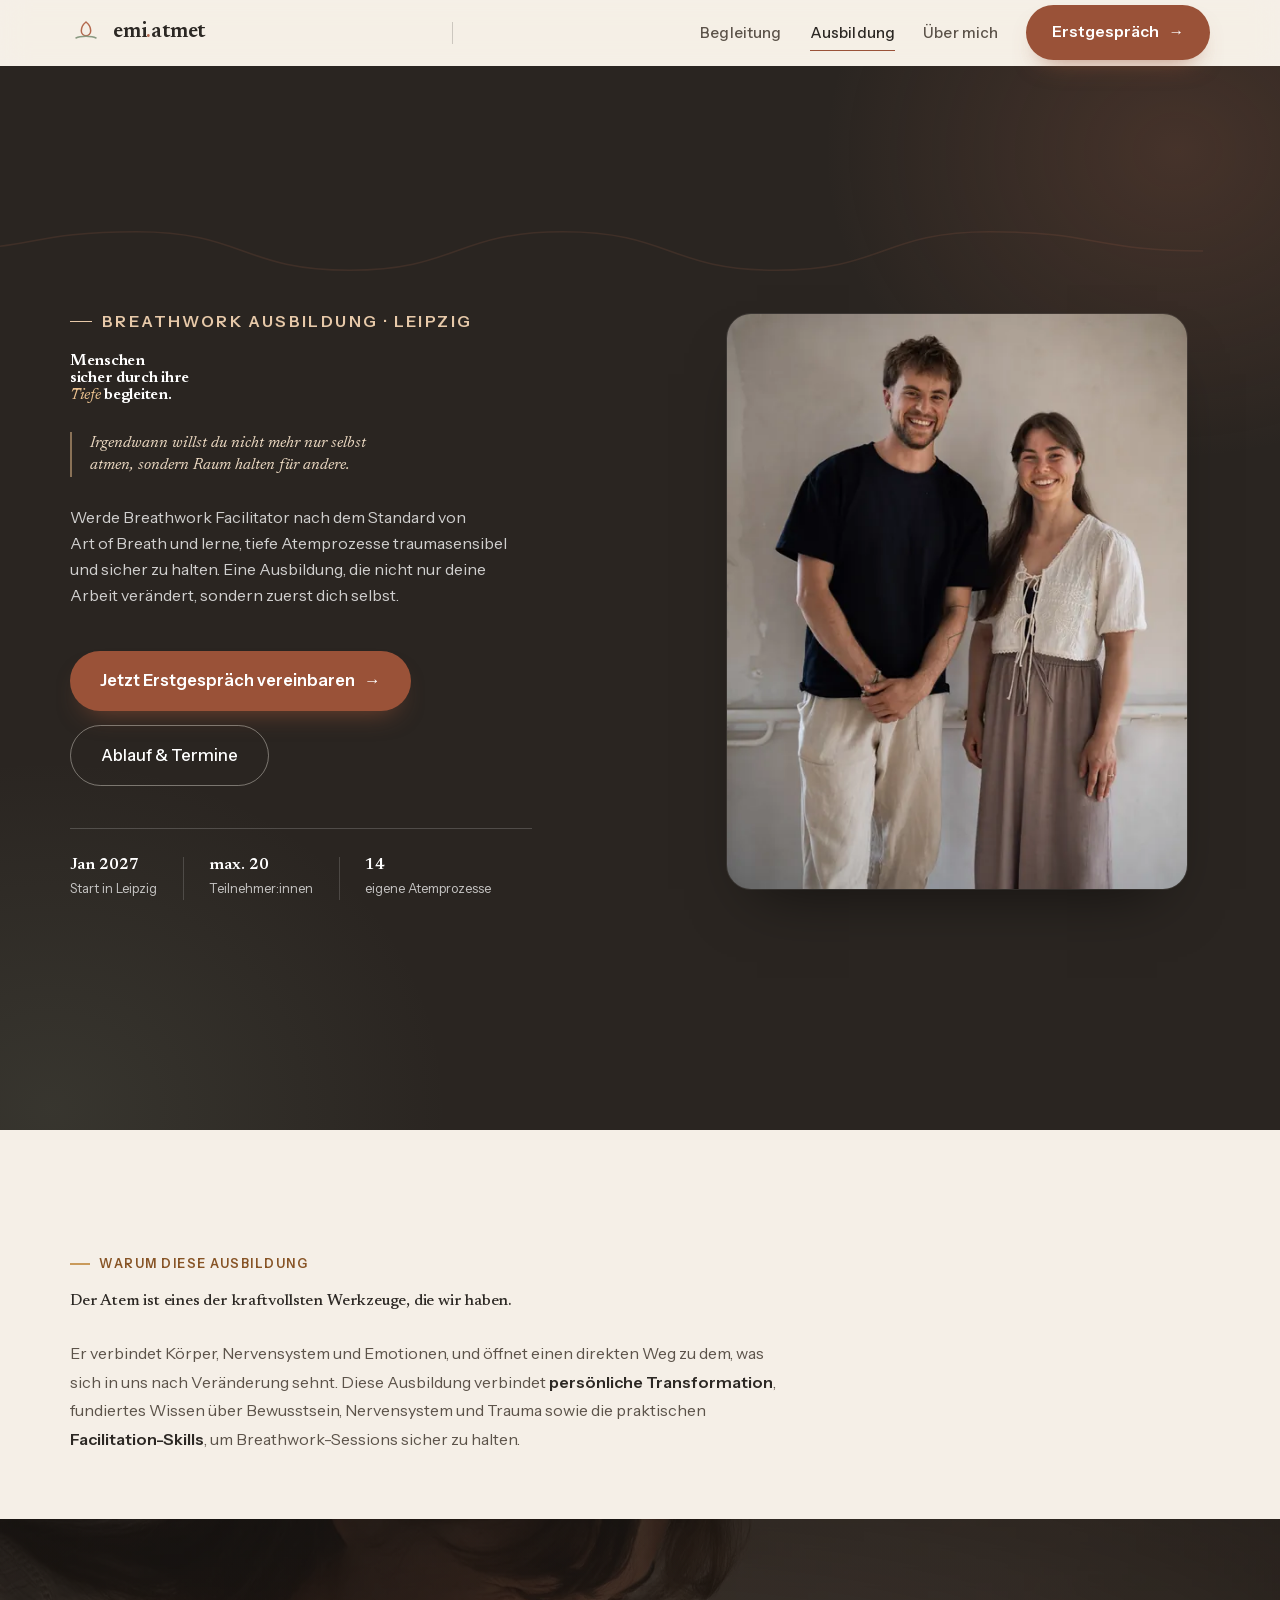
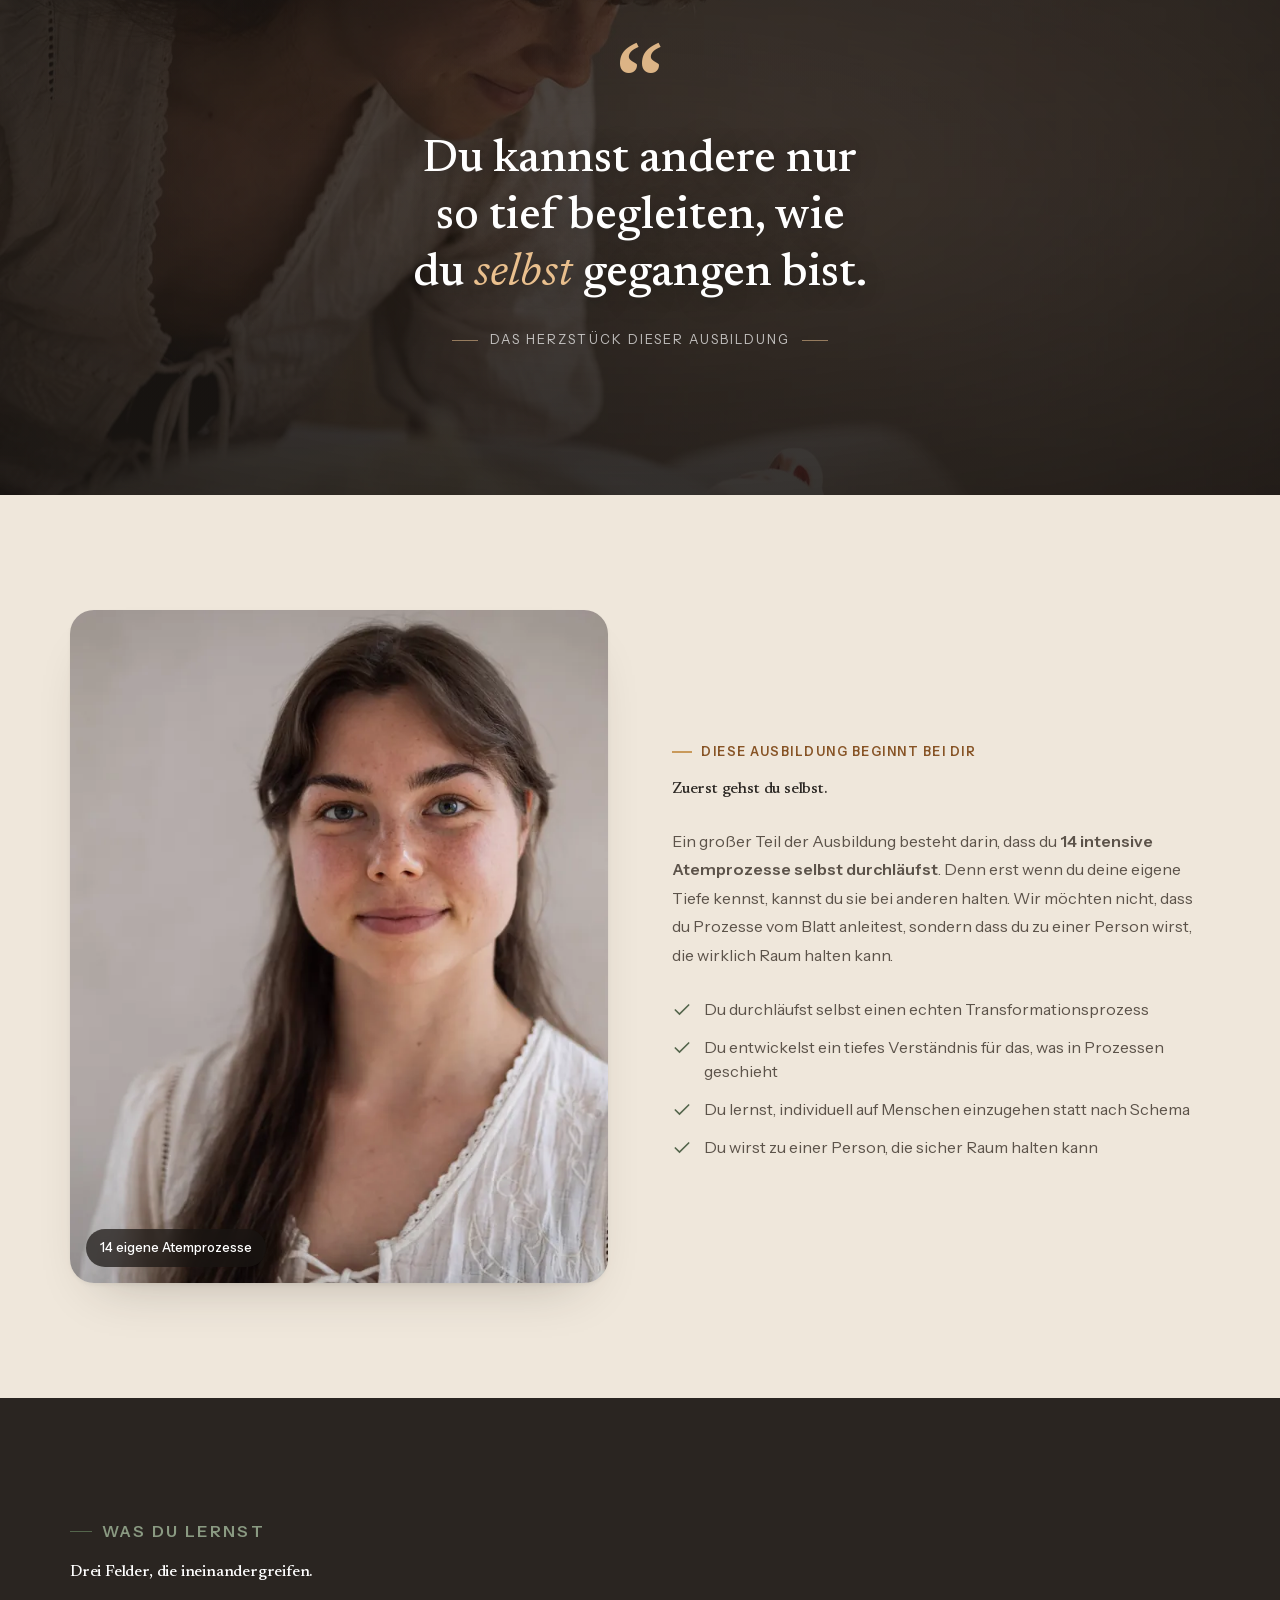
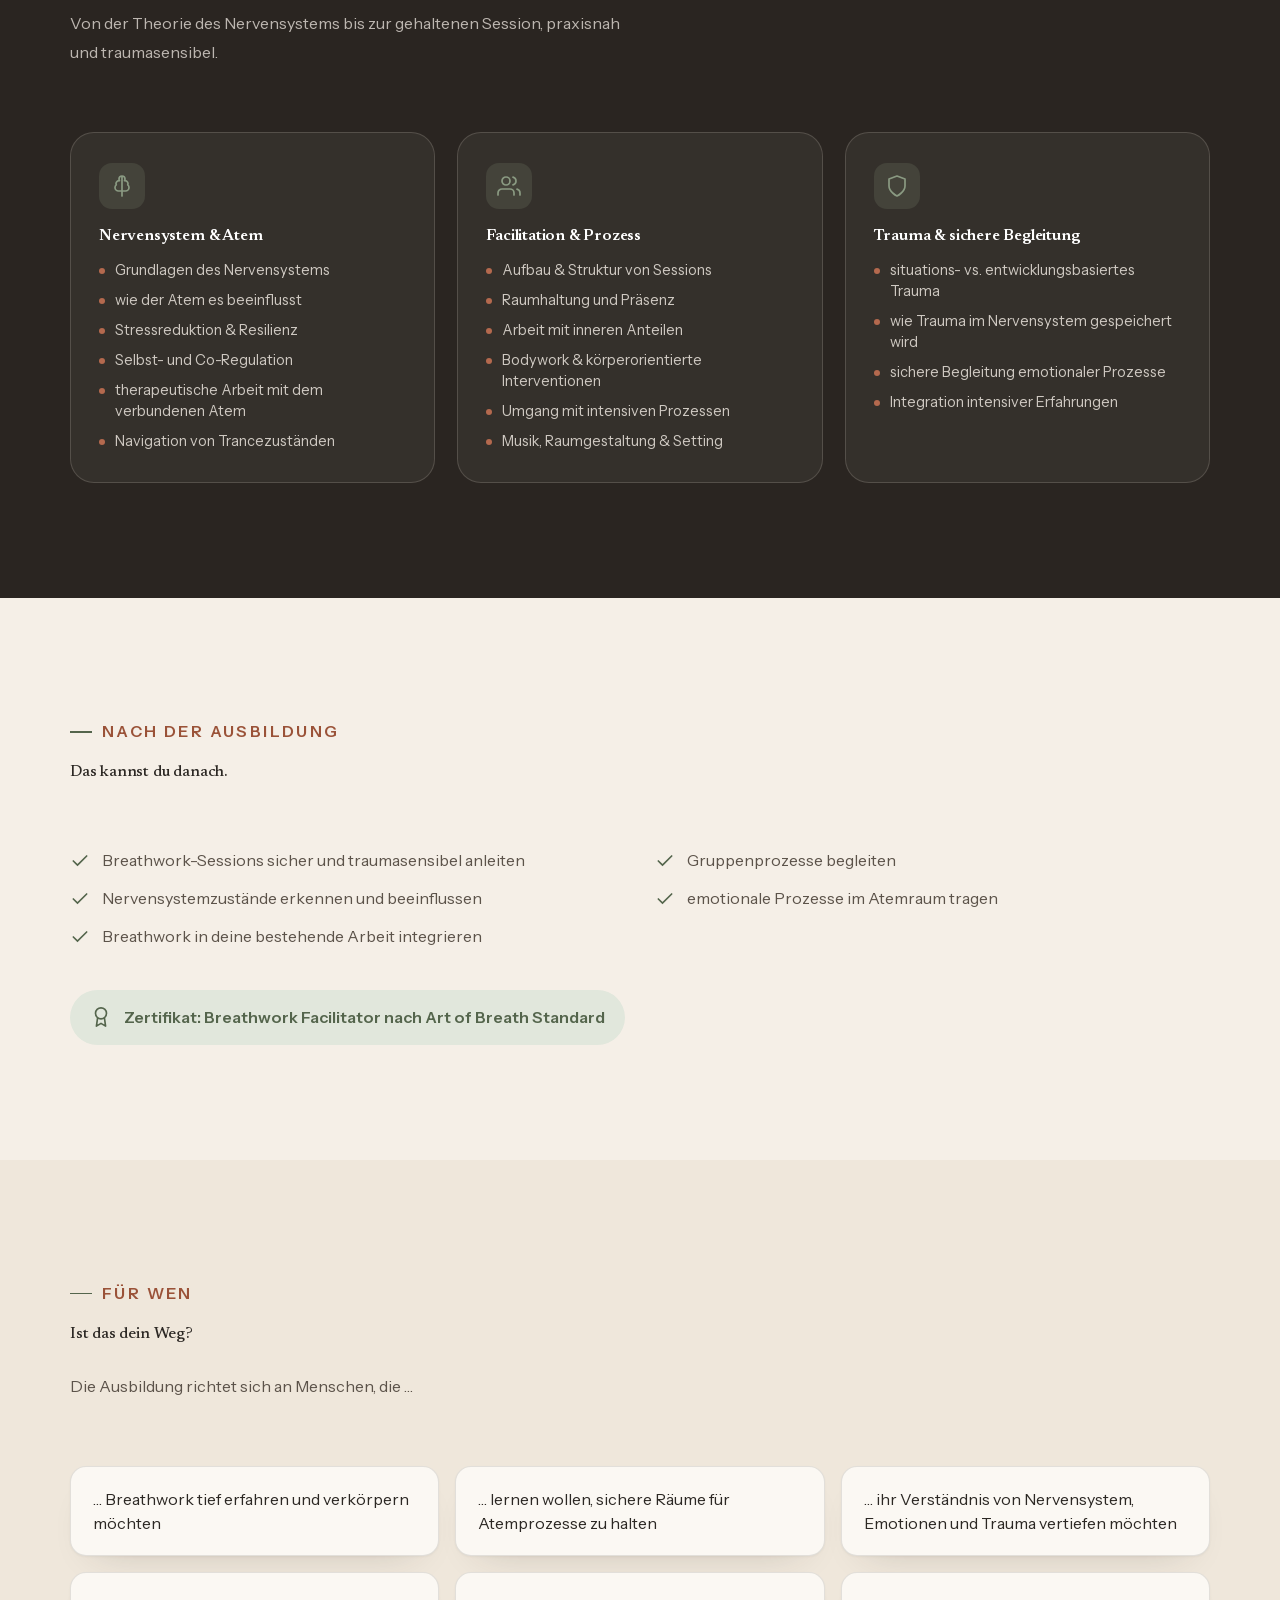
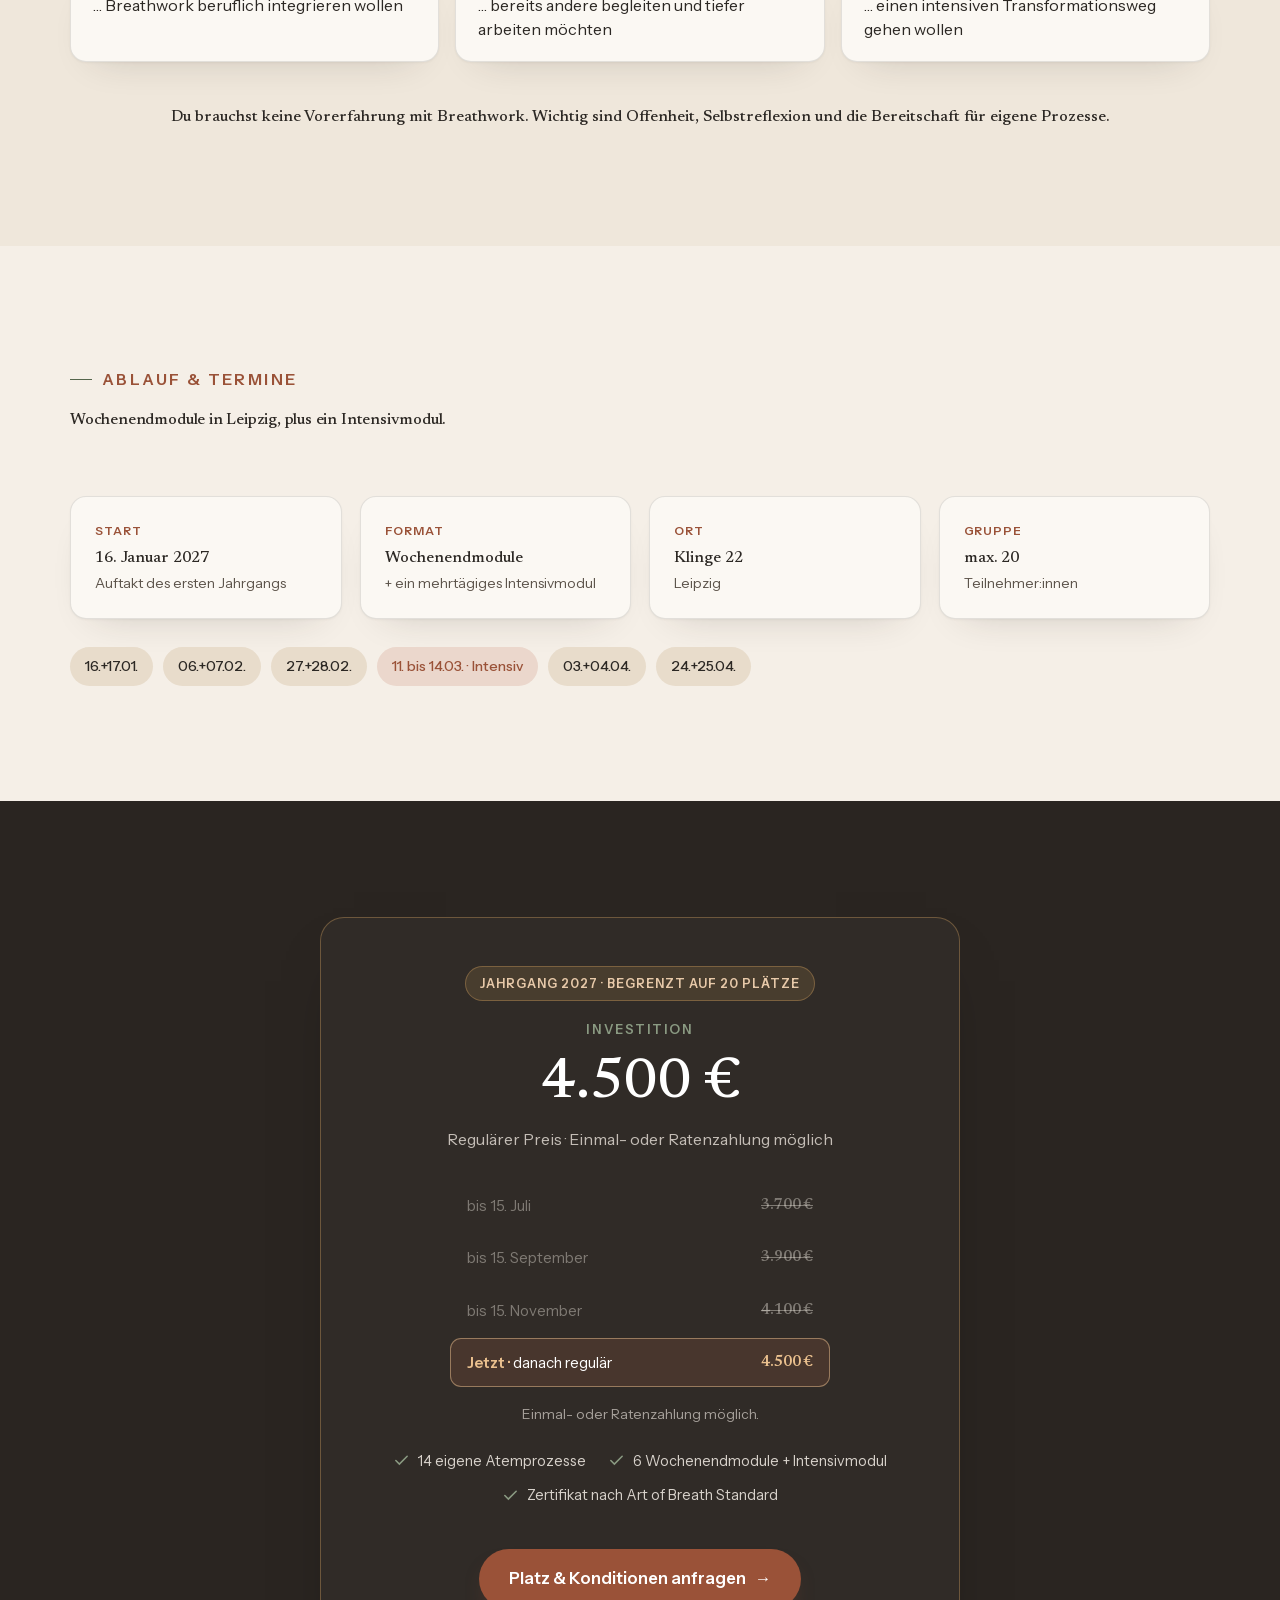
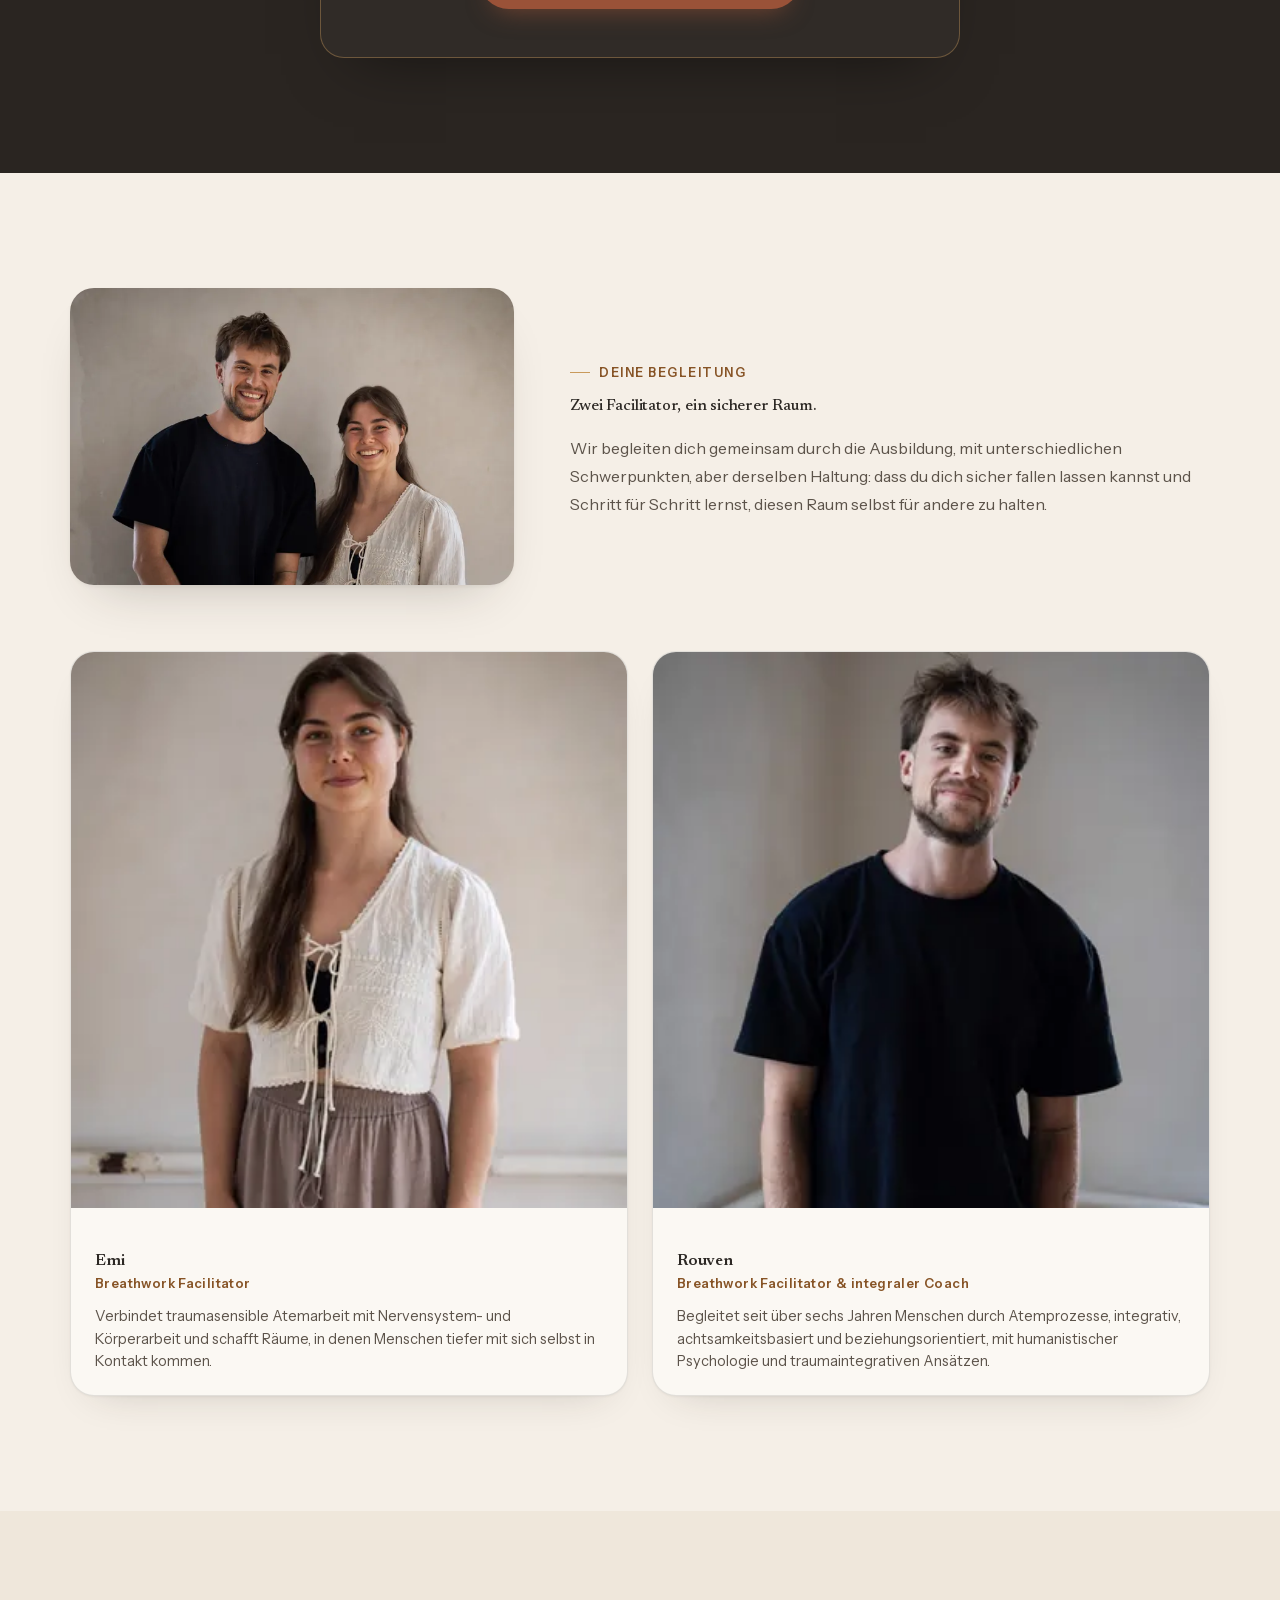
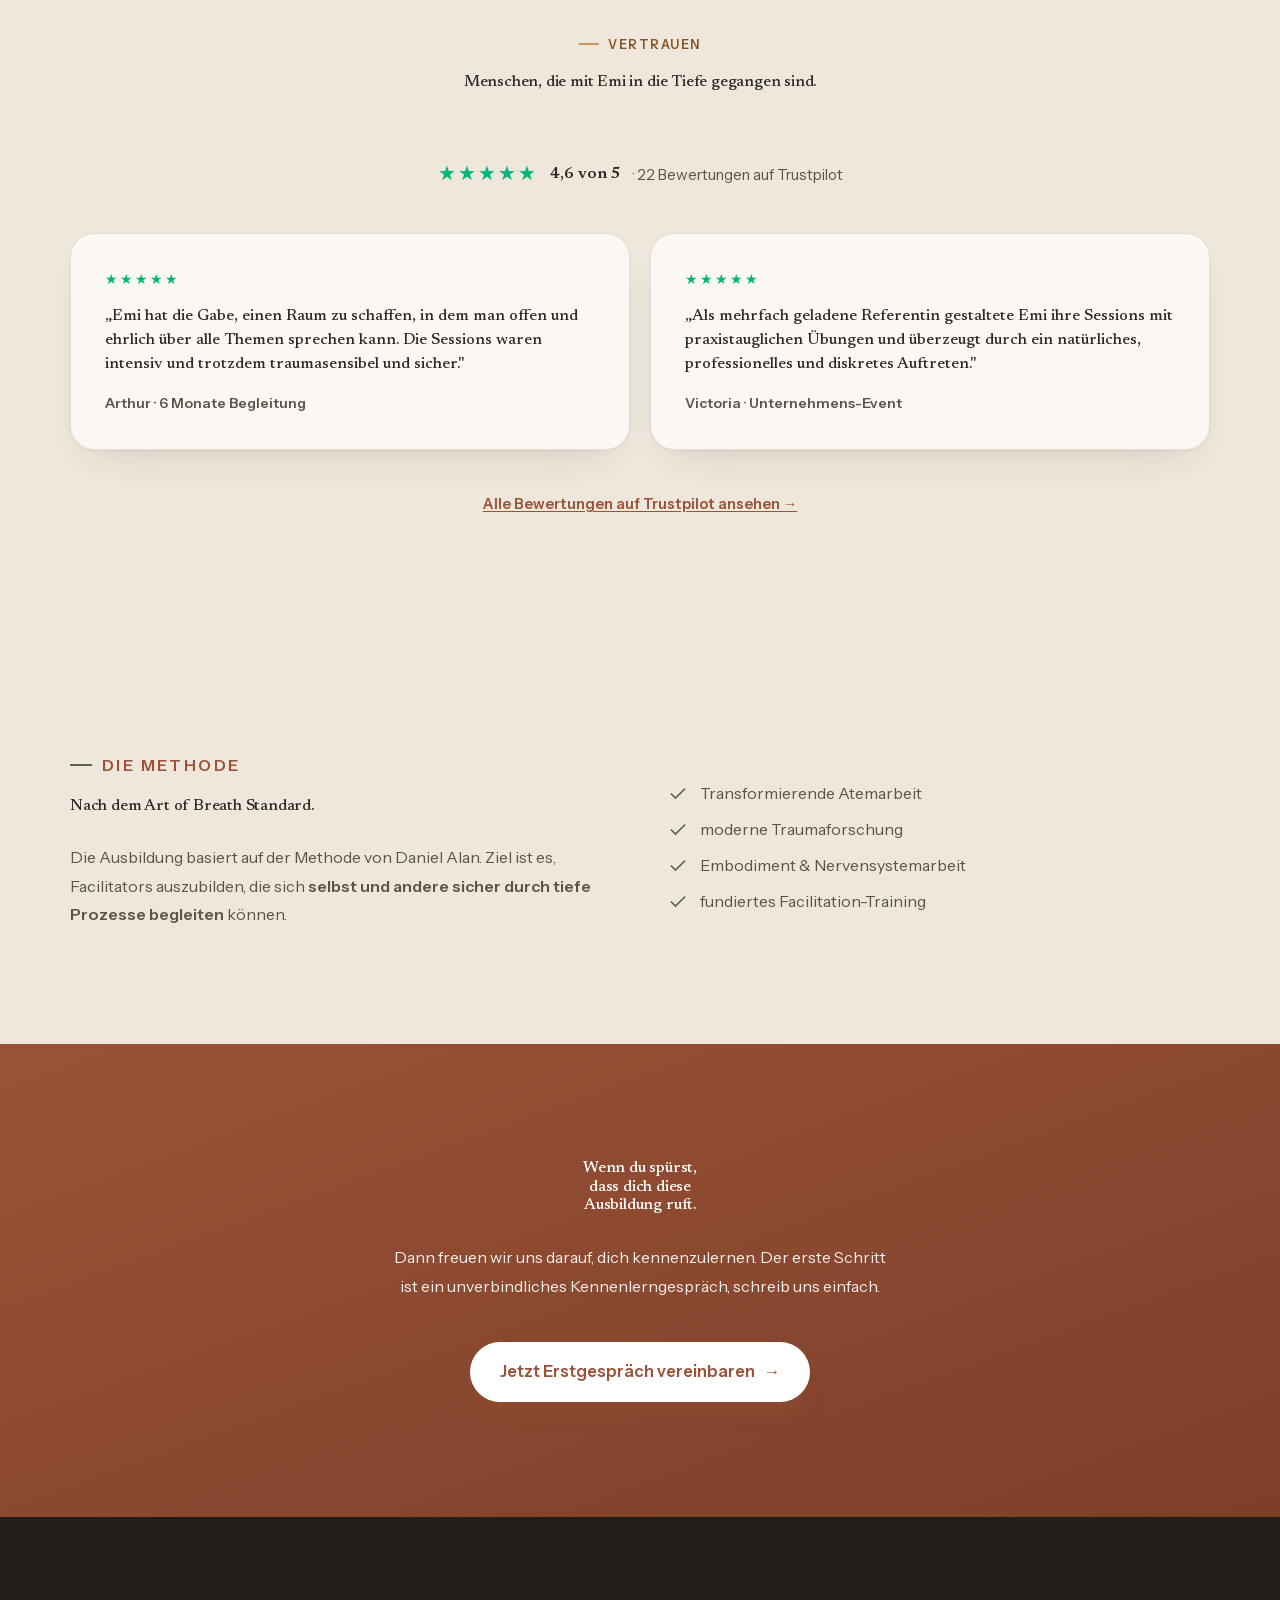
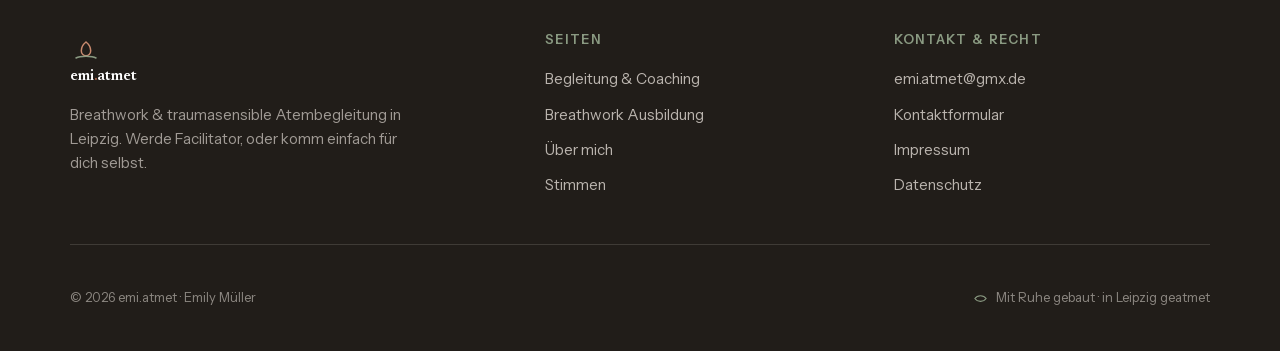
==== commit 66b42545: "R15: Mobil-Audit-Fixes (Creative Director) - H1 (Wurzel Zitat-Band): .cine .bg picture{height:100%} " ====
--- a/breathwork-ausbildung.html
+++ b/breathwork-ausbildung.html
@@ -89,7 +89,7 @@
   .btn-ghost{background:transparent;color:#fff;border:1.5px solid rgba(245,239,231,.4);box-shadow:none;font-weight:500;}
   .btn-ghost:hover{background:rgba(245,239,231,.1);border-color:rgba(245,239,231,.7);box-shadow:none;transform:translateY(-2px);}
   .btn-lg{padding:16px 30px;font-size:16.5px;}
-  .wm{display:inline-flex;align-items:center;gap:11px;font-family:var(--serif);font-weight:600;font-size:21px;letter-spacing:-.01em;line-height:1;color:var(--ink);}
+  .wm{display:inline-flex;align-items:center;gap:11px;font-family:var(--serif);font-weight:600;font-size:21px;letter-spacing:-.01em;line-height:1;color:var(--ink);position:relative;z-index:120;}
   .wm .lotus{width:32px;height:32px;flex:none;transition:transform .5s var(--ease);} .wm:hover .lotus{transform:rotate(-8deg) scale(1.07);} .wm .dot{color:var(--clay);}
   .nav-divider{width:1px;height:22px;background:var(--line-2);flex:none;margin:0 2px;}
 
@@ -102,7 +102,7 @@
   .nav-links a:not(.btn){font-size:15px;letter-spacing:.01em;color:var(--ink-soft);font-weight:500;position:relative;padding:5px 0;transition:color .25s;}
   .nav-links a:not(.btn)::after{content:"";position:absolute;left:0;right:0;bottom:-1px;height:1.5px;background:var(--clay-deep);transform:scaleX(0);transform-origin:center;transition:transform .35s var(--ease);}
   .nav-links a:not(.btn):hover,.nav-links a.active{color:var(--ink);} .nav-links a:not(.btn):hover::after,.nav-links a.active::after{transform:scaleX(1);}
-  .nav-toggle{display:none;background:none;border:none;cursor:pointer;padding:9px;z-index:120;}
+  .nav-toggle{display:none;background:none;border:none;cursor:pointer;padding:13px 10px;z-index:120;}
   .nav-toggle span{display:block;width:24px;height:2px;background:var(--ink);border-radius:2px;transition:.32s var(--ease);}
   .nav-toggle span+span{margin-top:6px;}
 
@@ -209,6 +209,7 @@
   /* Cinematic Zitat-Band */
   .cine{position:relative;isolation:isolate;min-height:clamp(420px,64vh,620px);display:flex;align-items:center;justify-content:center;text-align:center;overflow:hidden;color:#fff;}
   .cine .bg{position:absolute;left:0;right:0;top:-10%;bottom:-10%;z-index:-2;overflow:hidden;}
+  .cine .bg picture{display:block;width:100%;height:100%;}
   .cine .bg img{width:100%;height:100%;object-fit:cover;object-position:50% 30%;will-change:transform;}
   .cine::after{content:"";position:absolute;inset:0;z-index:-1;background:
     radial-gradient(120% 105% at 50% 45%,rgba(26,22,19,.42),rgba(26,22,19,.8) 78%),
@@ -220,10 +221,16 @@
   .cine .cite{margin-top:26px;font-size:13px;color:rgba(255,255,255,.7);letter-spacing:.16em;text-transform:uppercase;display:inline-flex;align-items:center;gap:12px;}
   .cine .cite::before,.cine .cite::after{content:"";width:26px;height:1px;background:rgba(234,192,142,.55);}
   @media (max-width:600px){
-    .cine{min-height:auto!important;padding:clamp(64px,17vw,104px) 0!important;}
-    .cine .mark{font-size:58px;margin-bottom:2px;}
-    .cine blockquote{font-size:clamp(25px,6.4vw,32px);line-height:1.28;}
+    .nav-wave{display:none;}
+    .nav.scrolled{border-bottom-color:var(--line);}
+    .cine{min-height:clamp(440px,116vw,540px)!important;padding:var(--sp-5) 22px!important;}
+    .cine::after{background:linear-gradient(180deg,rgba(26,22,19,.28),rgba(26,22,19,.52) 50%,rgba(26,22,19,.72));}
+    .cine .bg img{object-position:50% 38%;}
+    .cine .mark{font-size:56px;margin-bottom:2px;}
+    .cine blockquote{font-size:clamp(25px,6.2vw,31px);line-height:1.3;text-shadow:0 2px 18px rgba(0,0,0,.7);}
     .cine .cite{margin-top:20px;}
+    .ahero .facts{column-gap:22px;}
+    .ahero .facts div{border-right:none;padding-right:0;margin-right:0;}
   }
   /* Bild-Rahmen in Sektionen */
   .imgframe{position:relative;border-radius:var(--radius-lg);overflow:hidden;box-shadow:var(--shadow);}
@@ -289,7 +296,7 @@
     .area-grid{grid-template-columns:1fr;} .checks{grid-template-columns:1fr;}
     .site-footer .top{grid-template-columns:1fr;gap:26px;}
     .nav-divider{display:none;}
-    .nav-links{position:fixed;inset:0;background:var(--paper);flex-direction:column;justify-content:center;gap:6px;transform:translateX(100%);transition:transform .4s var(--ease);z-index:110;}
+    .nav-links{position:fixed;top:0;left:0;width:100vw;height:100vh;height:100dvh;background:var(--paper);flex-direction:column;justify-content:center;gap:10px;transform:translateX(100%);transition:transform .4s var(--ease);z-index:110;overflow-y:auto;padding:var(--nav-h) 24px calc(env(safe-area-inset-bottom) + 24px);}
     .nav-links.open{transform:none;}
     .nav-links a:not(.btn){font-family:var(--serif);font-size:26px;color:var(--ink);} .nav-links a:not(.btn)::after{display:none;} .nav-links .btn{margin-top:14px;}
     .nav-toggle{display:block;}
@@ -329,7 +336,7 @@
       <svg class="ahero-wave" viewBox="0 0 1200 60" fill="none" aria-hidden="true"><path d="M0 30 C100 30 100 12 200 12 C300 12 300 48 400 48 C500 48 500 12 600 12 C700 12 700 48 800 48 C900 48 900 12 1000 12 C1100 12 1100 30 1200 30" stroke="currentColor" stroke-width="1.4" stroke-linecap="round"/></svg>
       <div class="wrap ahero-grid">
         <div class="txt reveal">
-          <span class="eyebrow">Breathwork Ausbildung · Leipzig</span>
+          <span class="eyebrow">Breathwork Ausbildung&nbsp;·&nbsp;Leipzig</span>
           <h1 id="ah1">Menschen sicher durch ihre <em>Tiefe</em> begleiten.</h1>
           <p class="ahero-lead">Irgendwann willst du nicht mehr nur selbst atmen, sondern Raum halten für andere.</p>
           <p>Werde Breathwork&nbsp;Facilitator nach dem Standard von Art&nbsp;of&nbsp;Breath und lerne, tiefe Atemprozesse traumasensibel und sicher zu halten. Eine Ausbildung, die nicht nur deine Arbeit verändert, sondern zuerst dich&nbsp;selbst.</p>
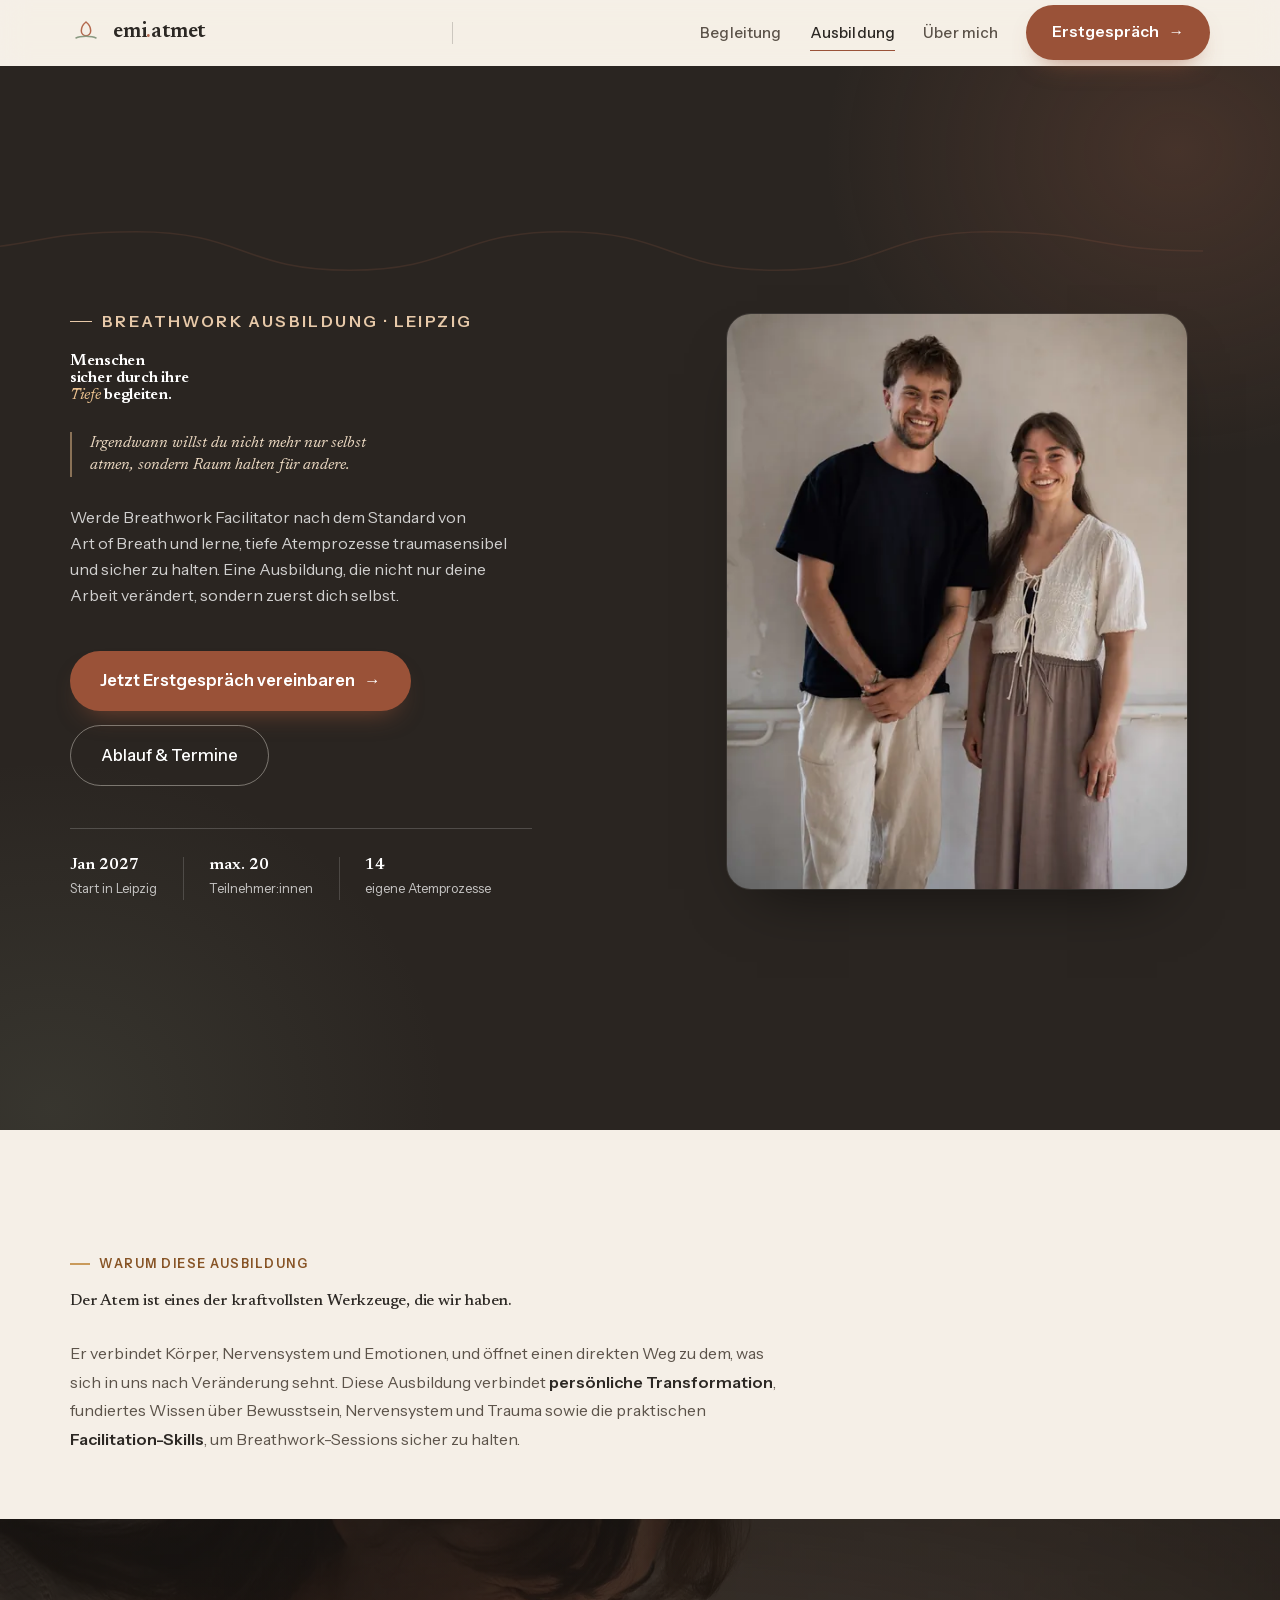
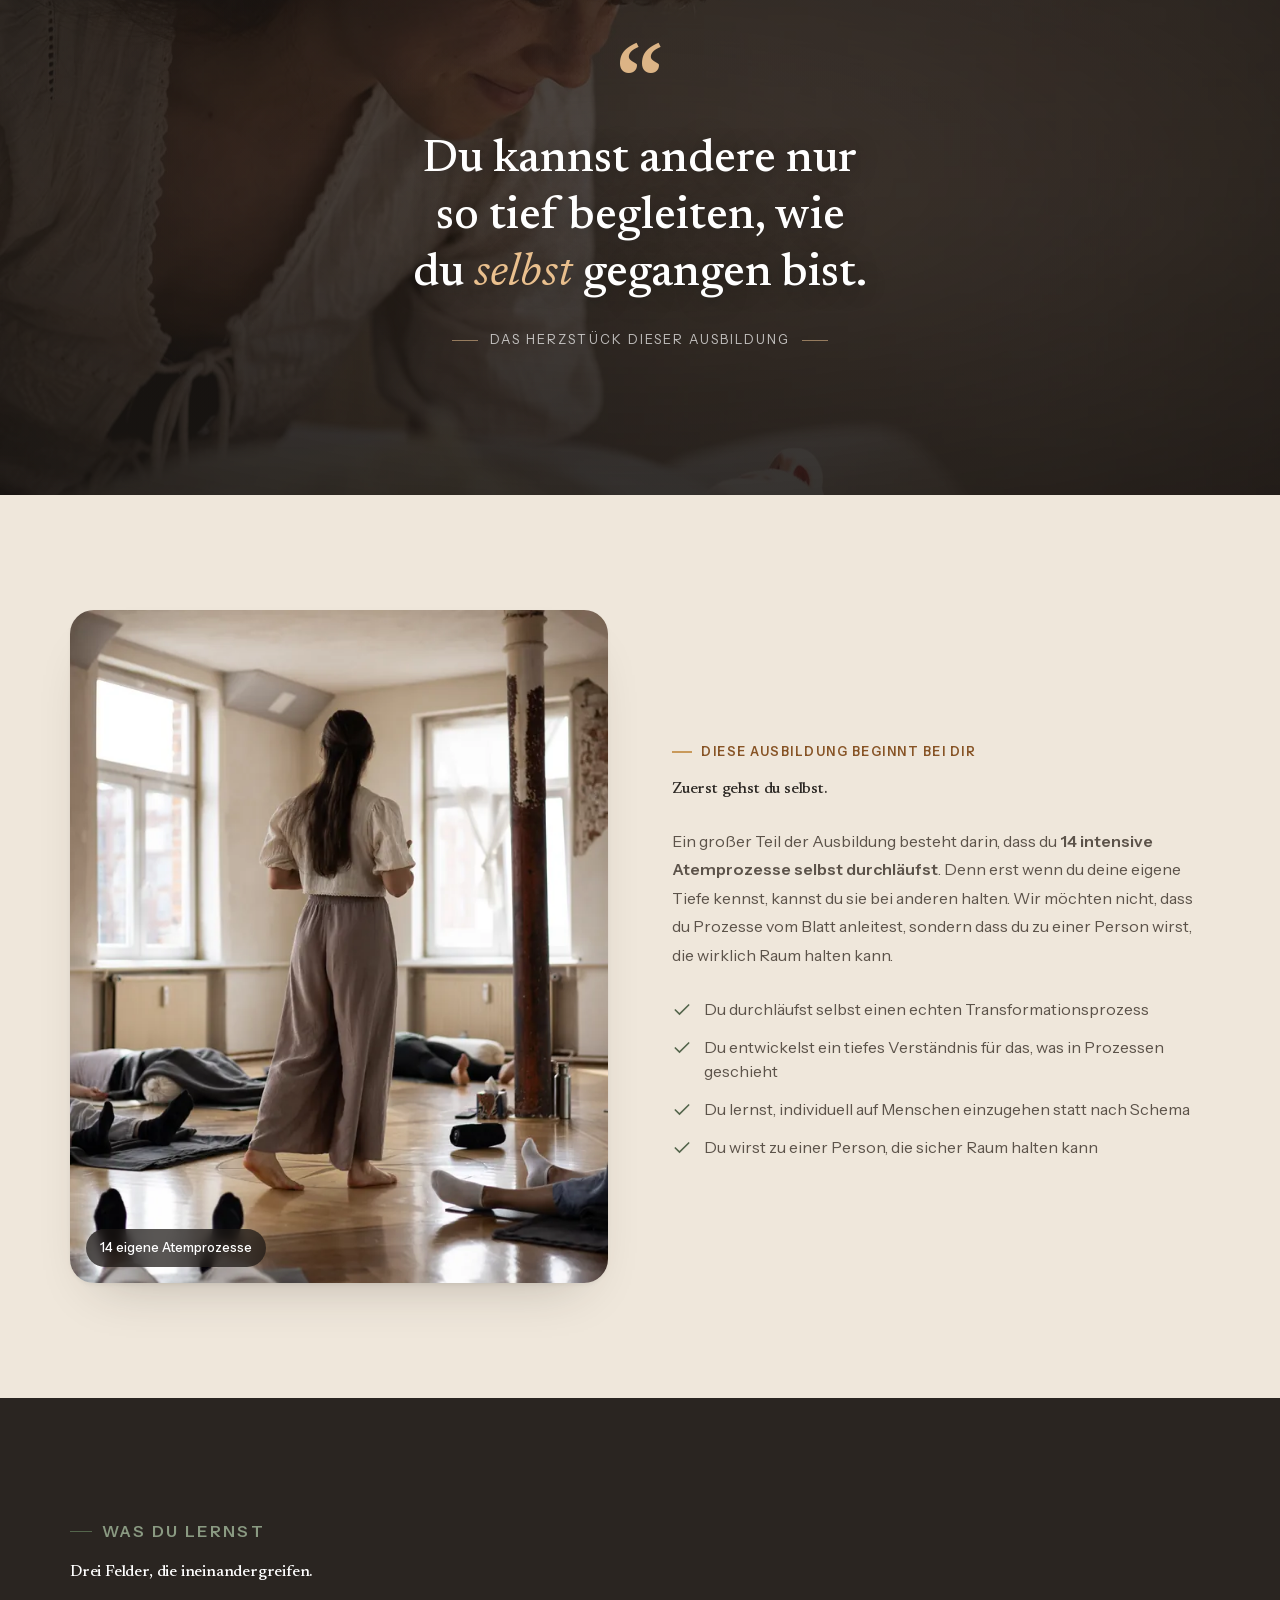
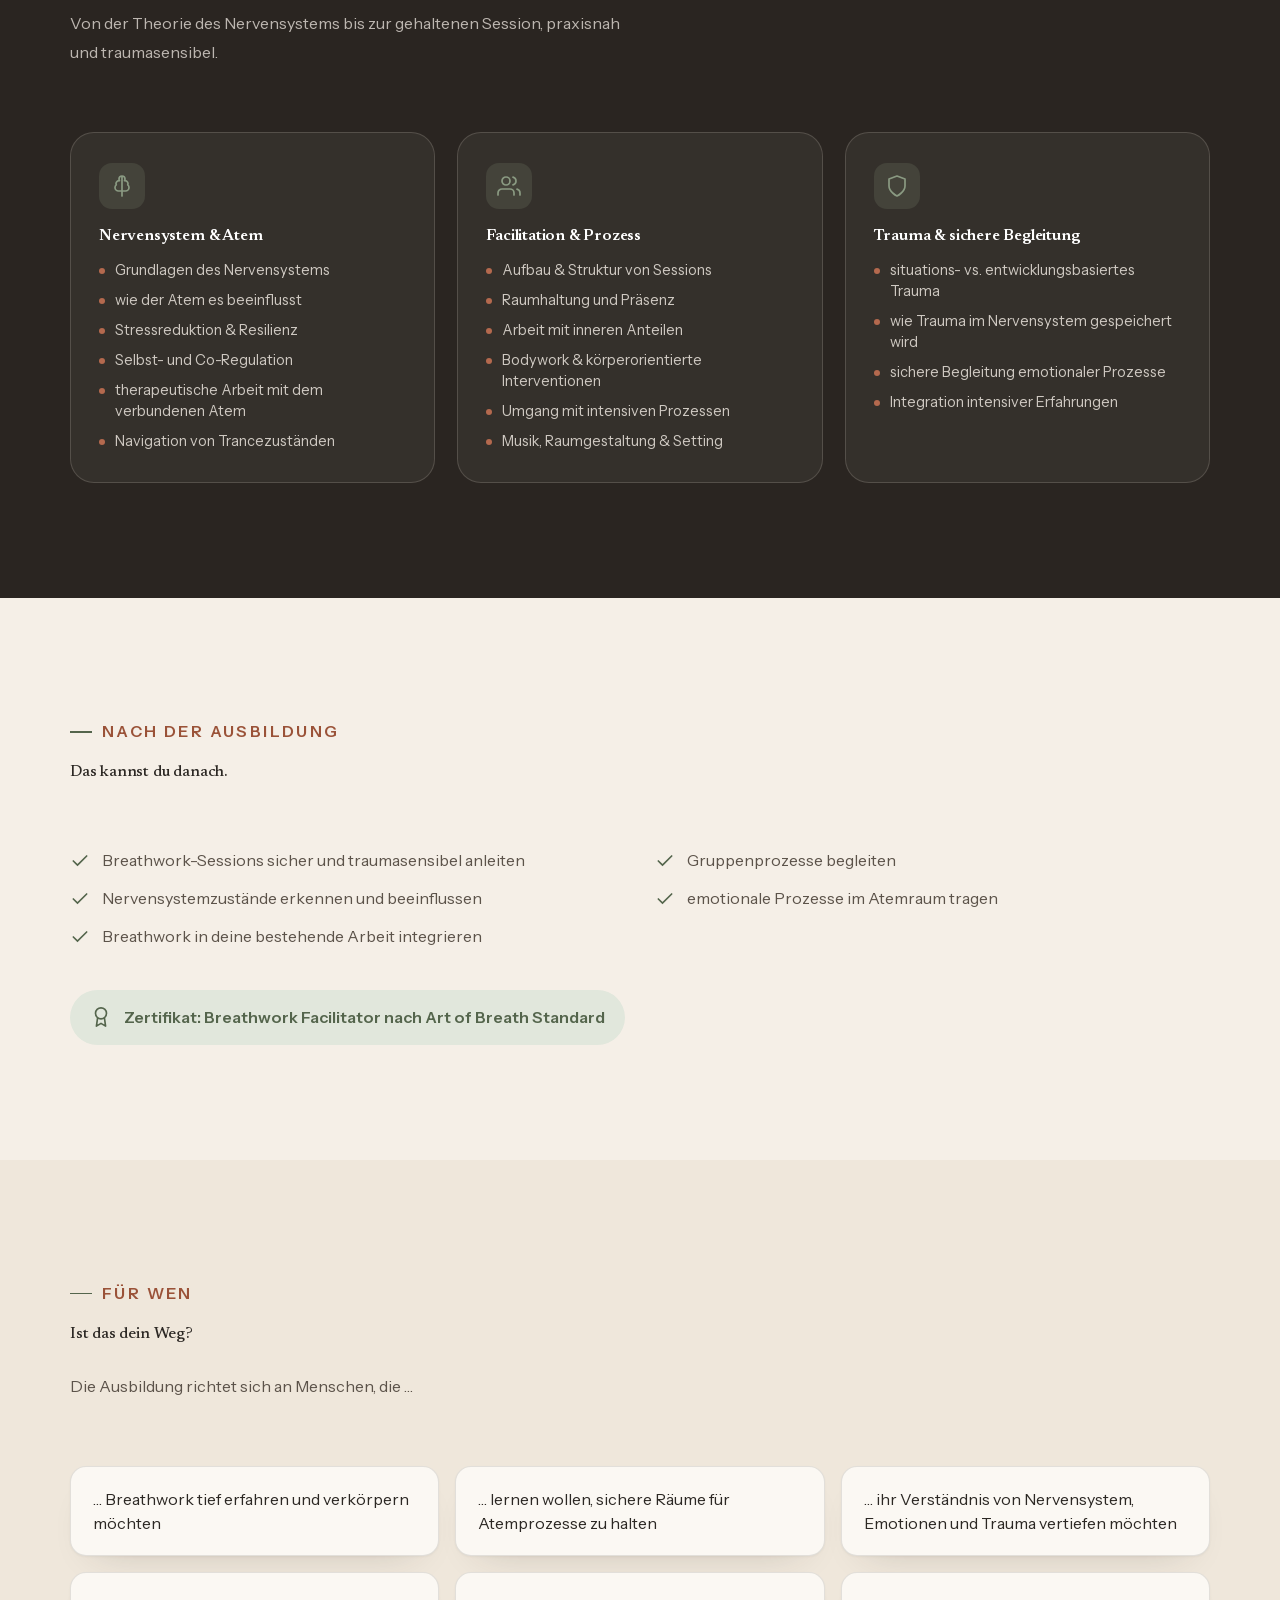
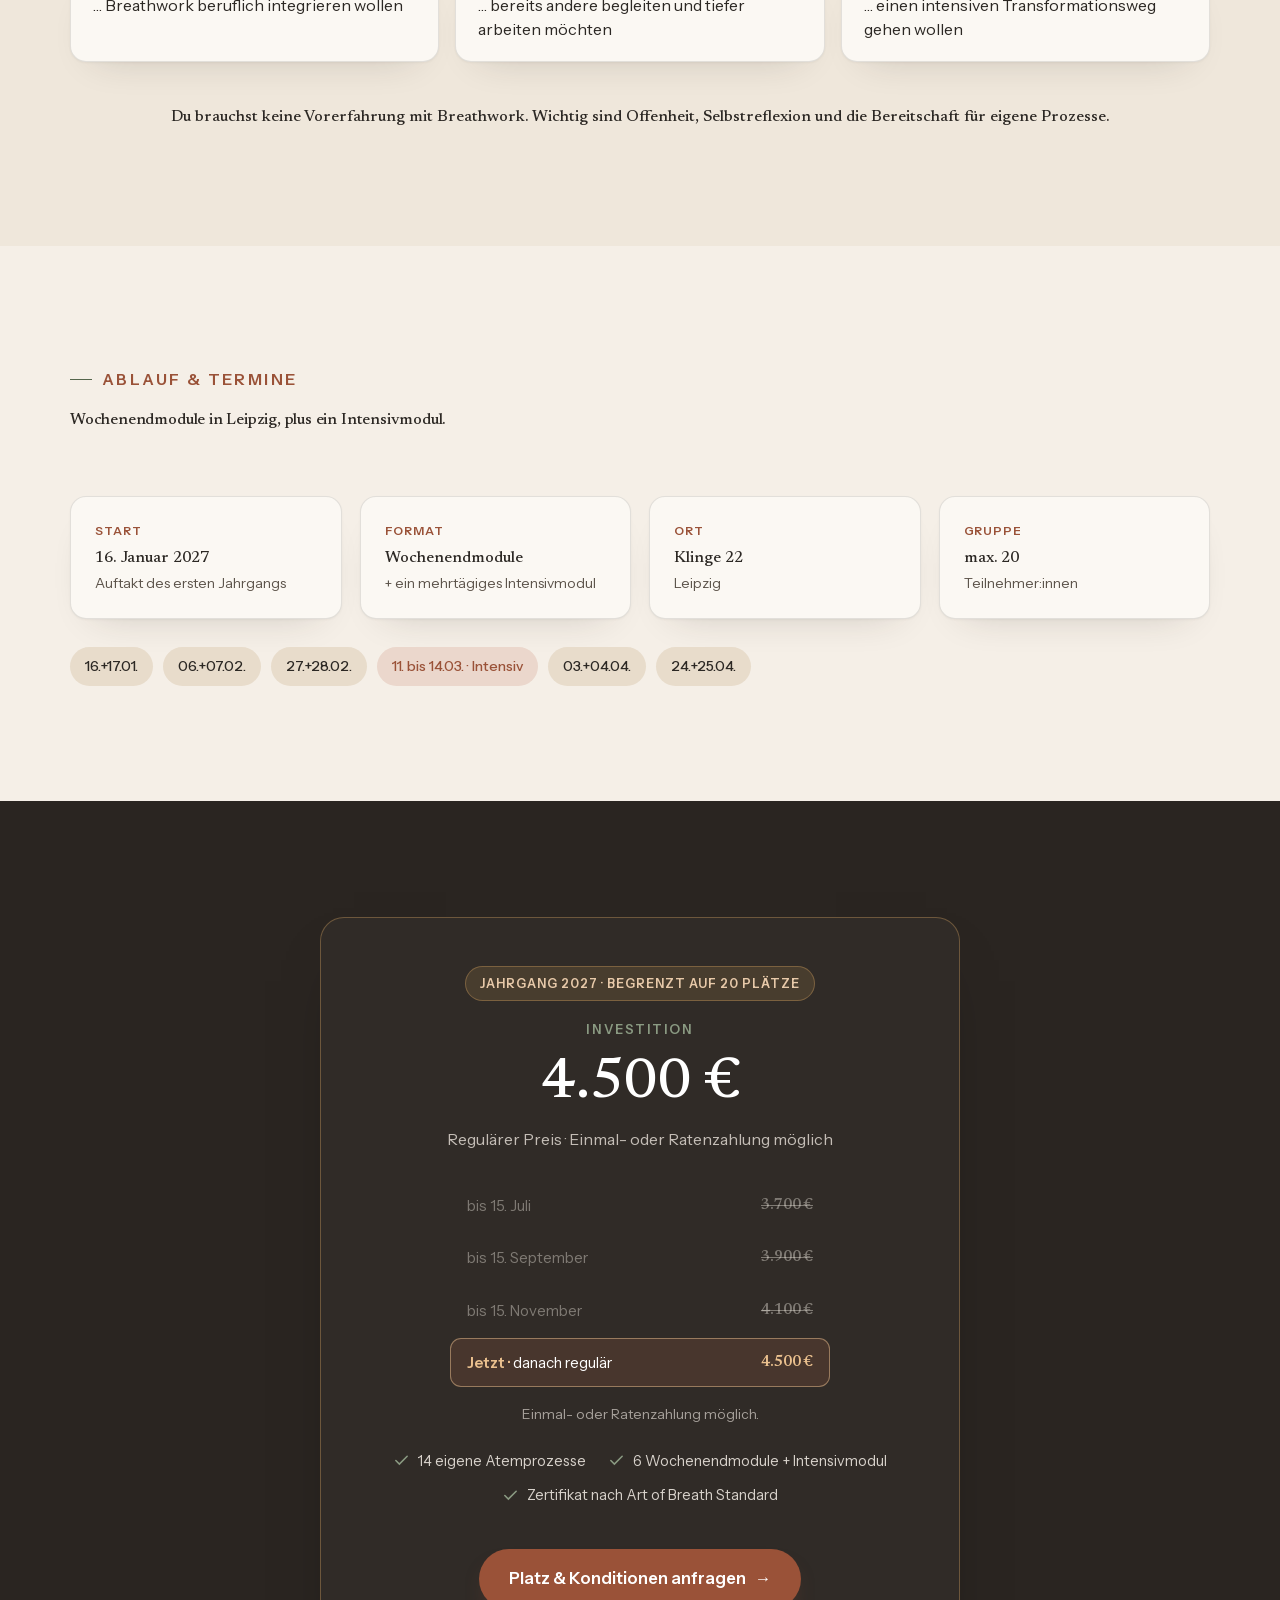
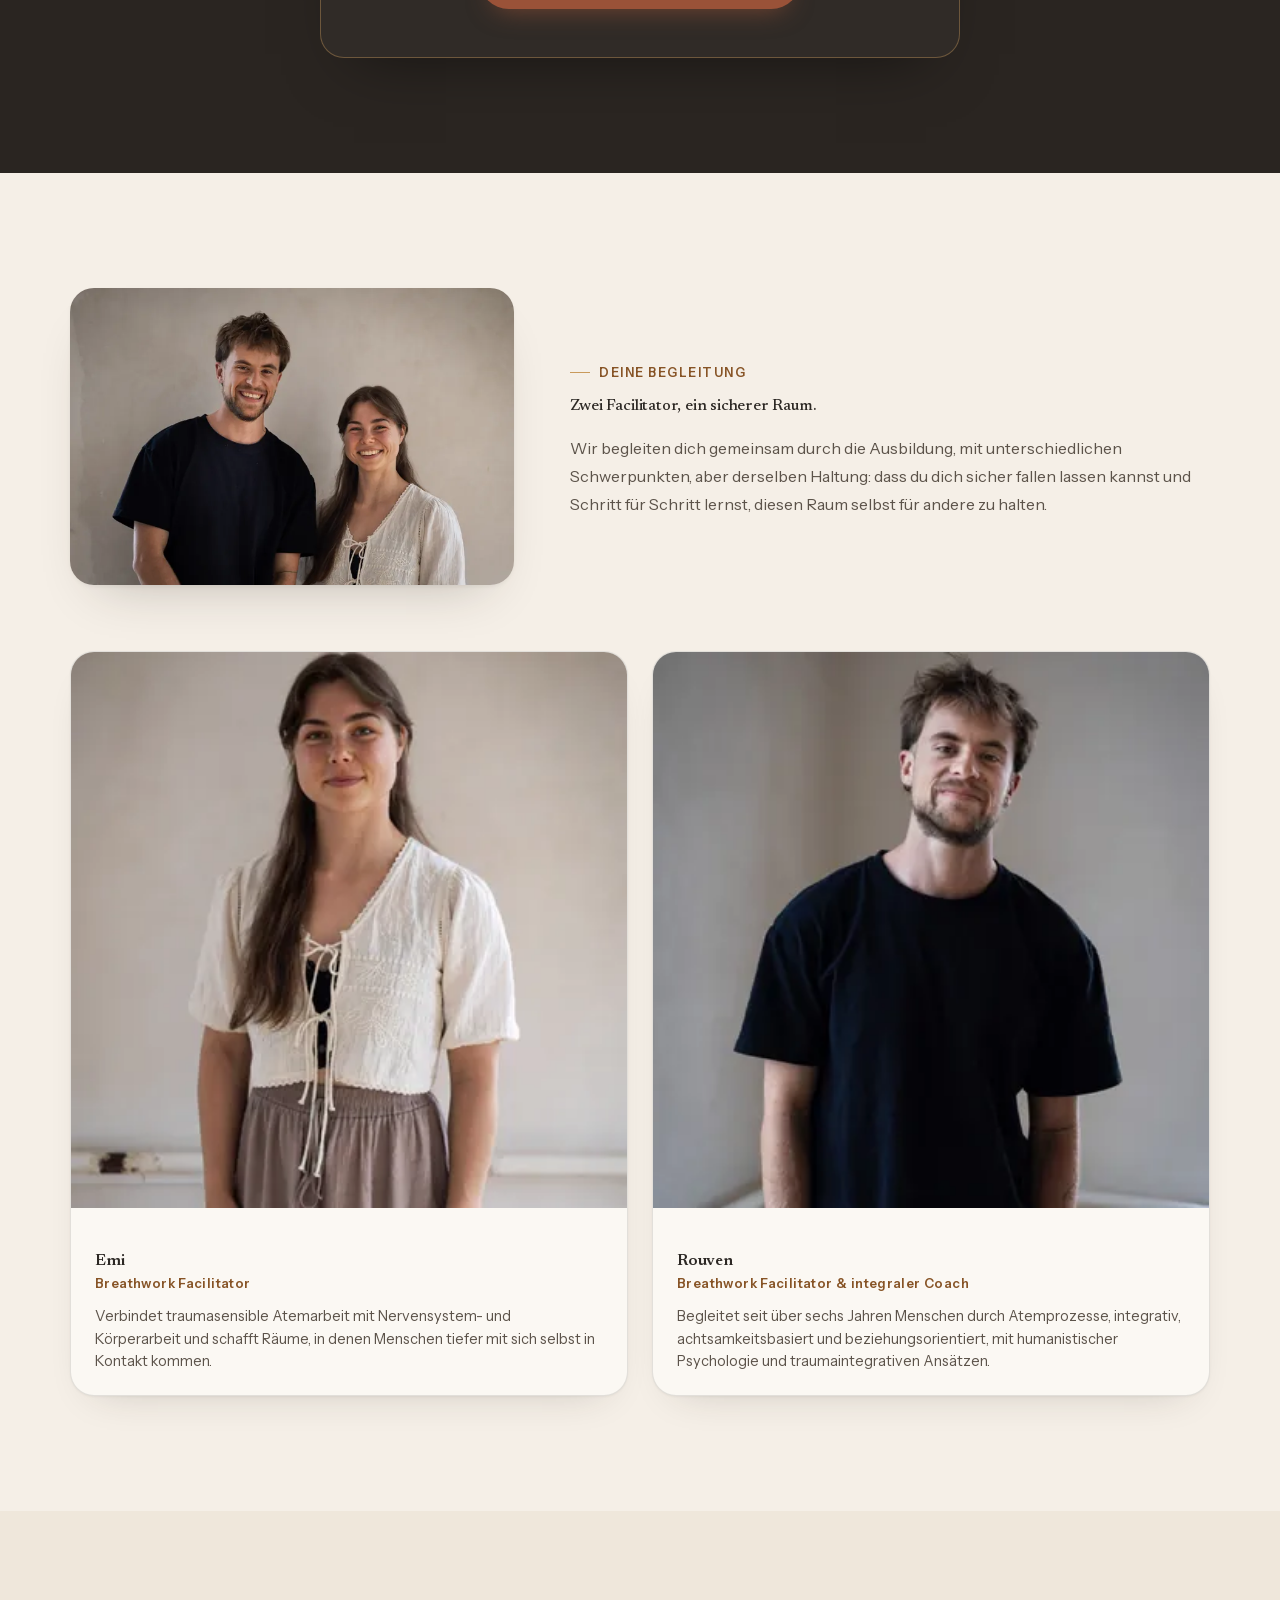
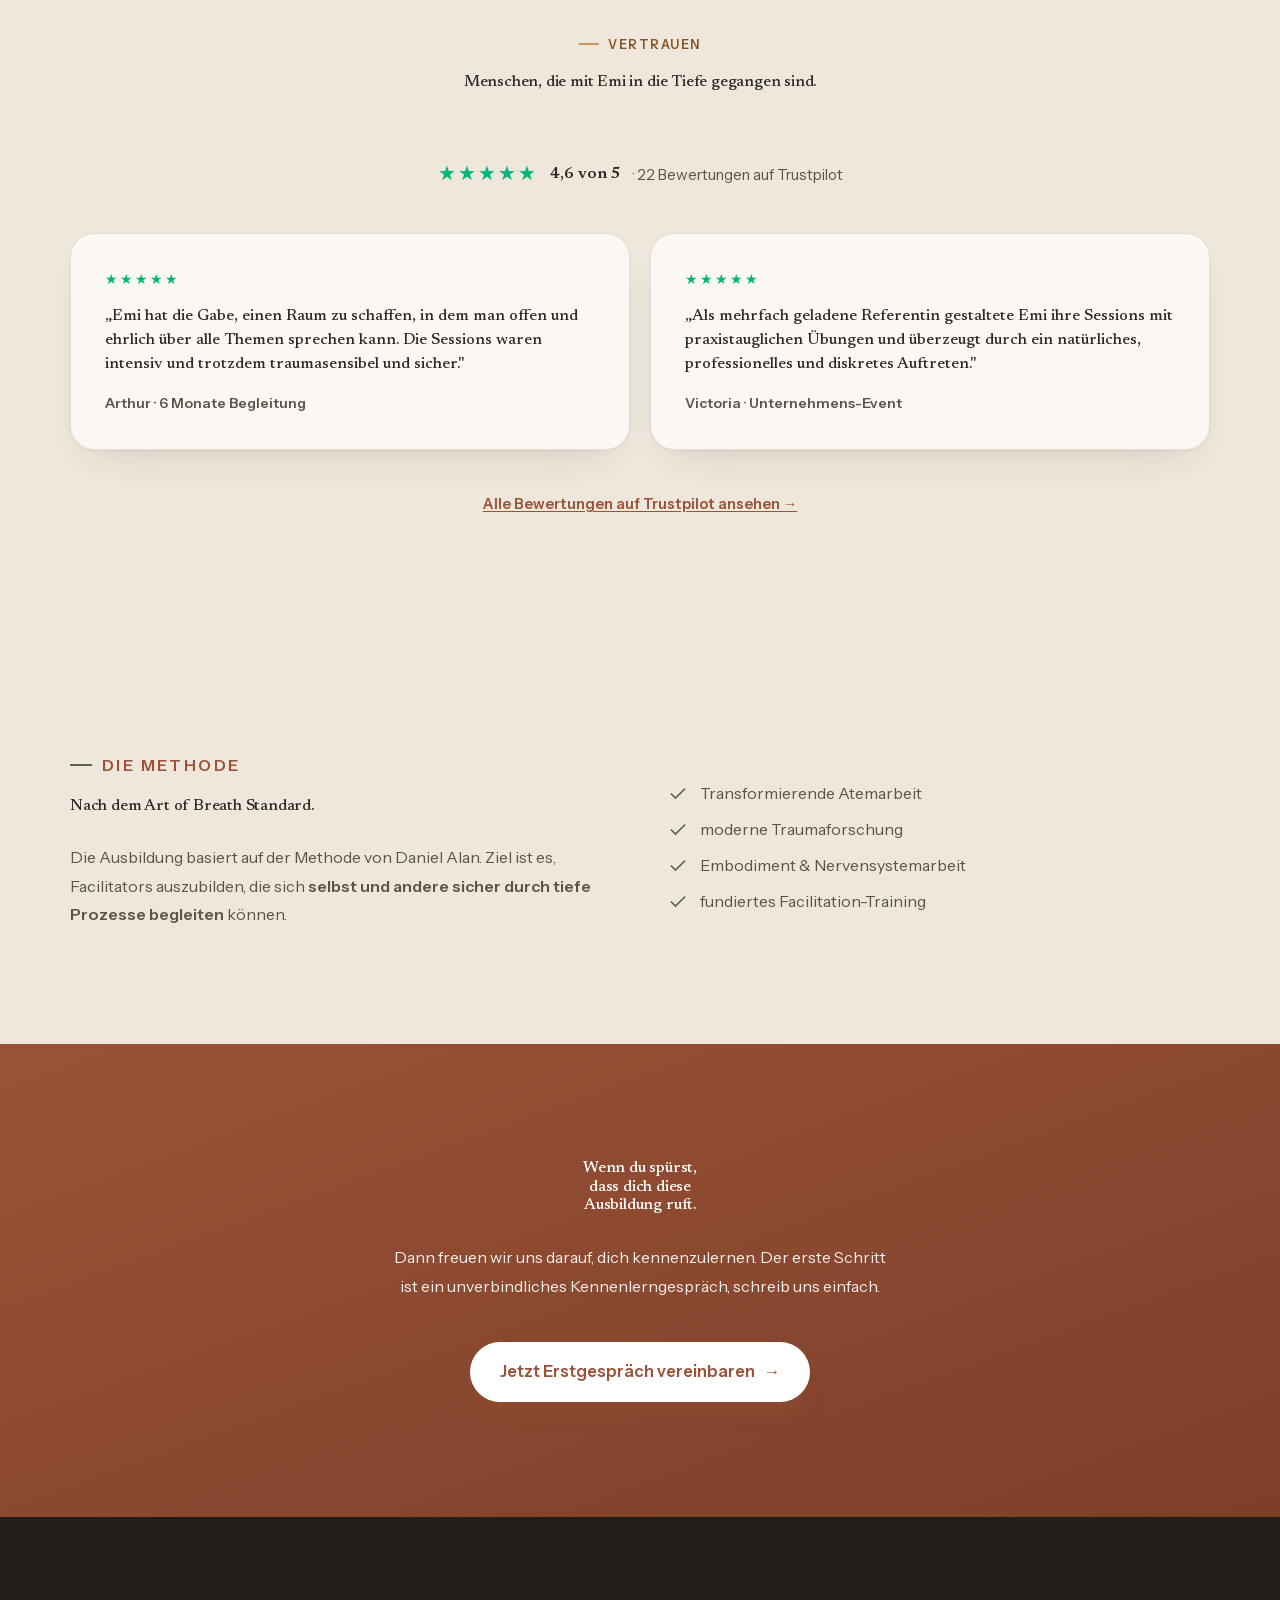
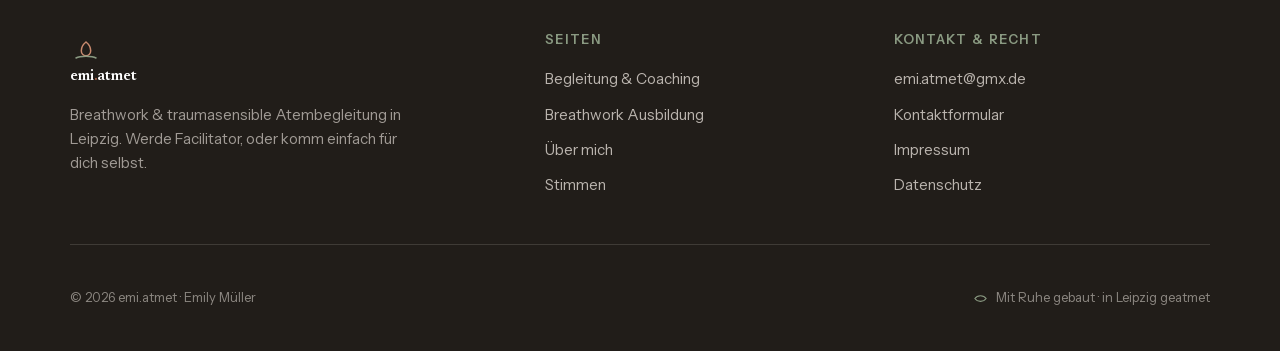
==== commit b7e95178: "R16: Echte Termine (Circle/Workshop/Retreat) + Ausbildungs-Foto 'im Raum'; Super-Early-Bird 3.700 EU" ====
--- a/breathwork-ausbildung.html
+++ b/breathwork-ausbildung.html
@@ -395,8 +395,8 @@
         <div class="col-img reveal">
           <div class="imgframe tall">
             <picture>
-              <source type="image/webp" srcset="assets/img/ueber-emi-440.webp 440w, assets/img/ueber-emi-660.webp 660w" sizes="(max-width:900px) 92vw, 40vw">
-              <img src="assets/img/ueber-emi-660.jpg" width="660" height="825" alt="Emi in einem ruhigen, nach innen gekehrten Moment" loading="lazy" decoding="async">
+              <source type="image/webp" srcset="assets/img/emi-raum-440.webp 440w, assets/img/emi-raum-660.webp 660w" sizes="(max-width:900px) 92vw, 40vw">
+              <img src="assets/img/emi-raum-660.jpg" width="660" height="825" alt="Emi hält den Raum während einer Breathwork-Session im Studio" loading="lazy" decoding="async">
             </picture>
           </div>
           <span class="tagpill">14 eigene Atemprozesse</span>
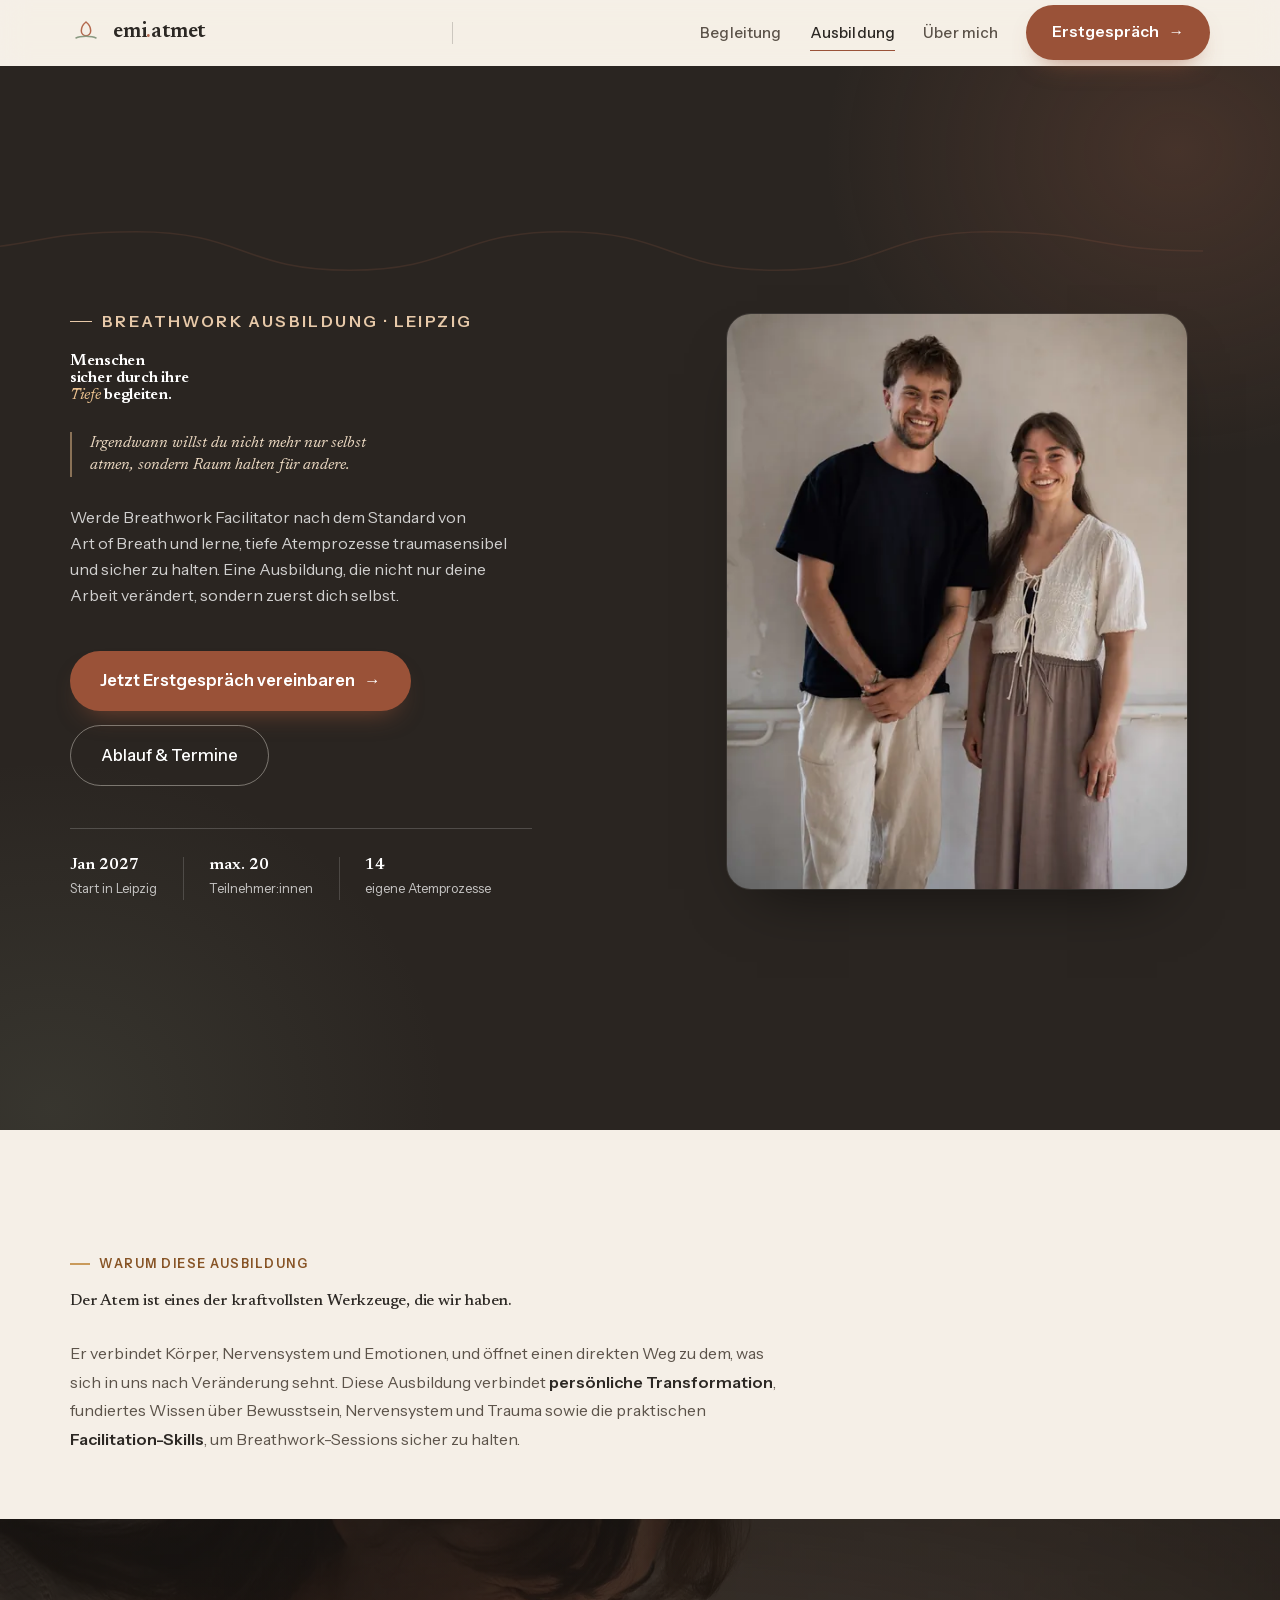
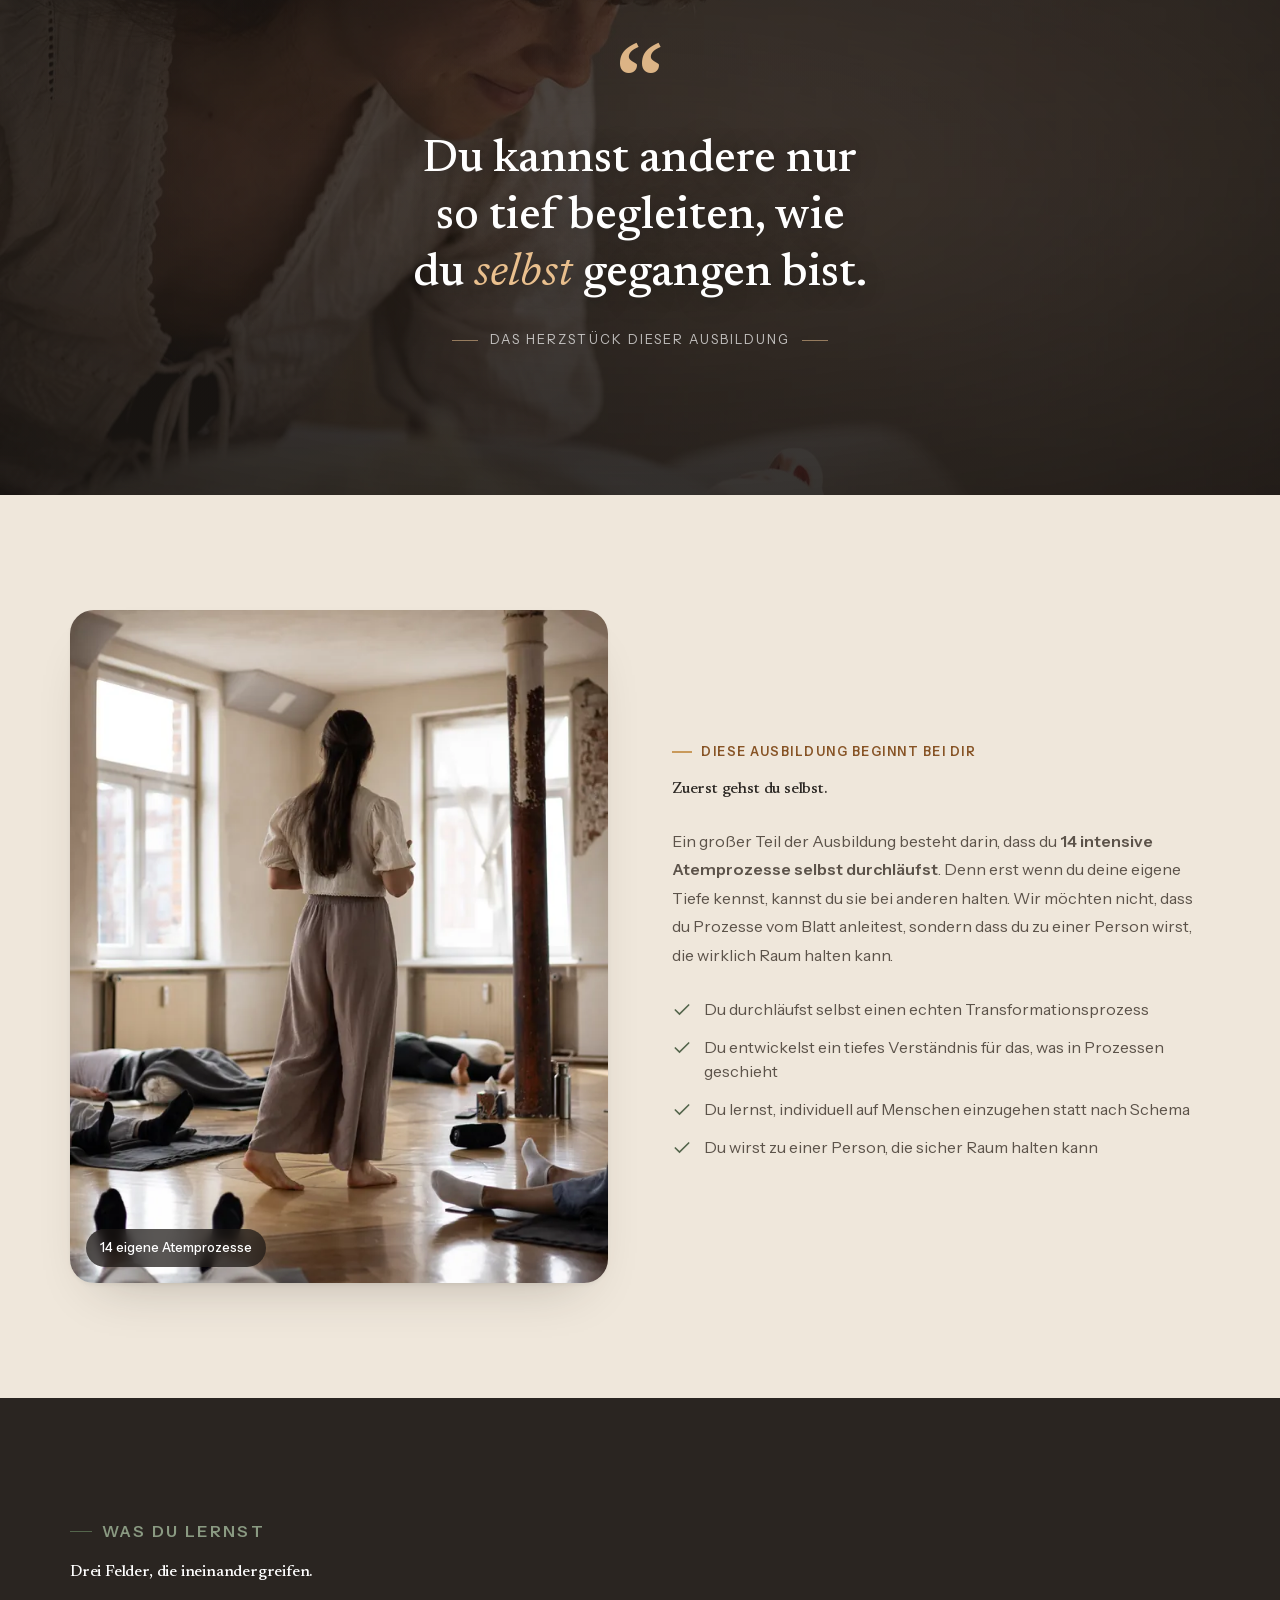
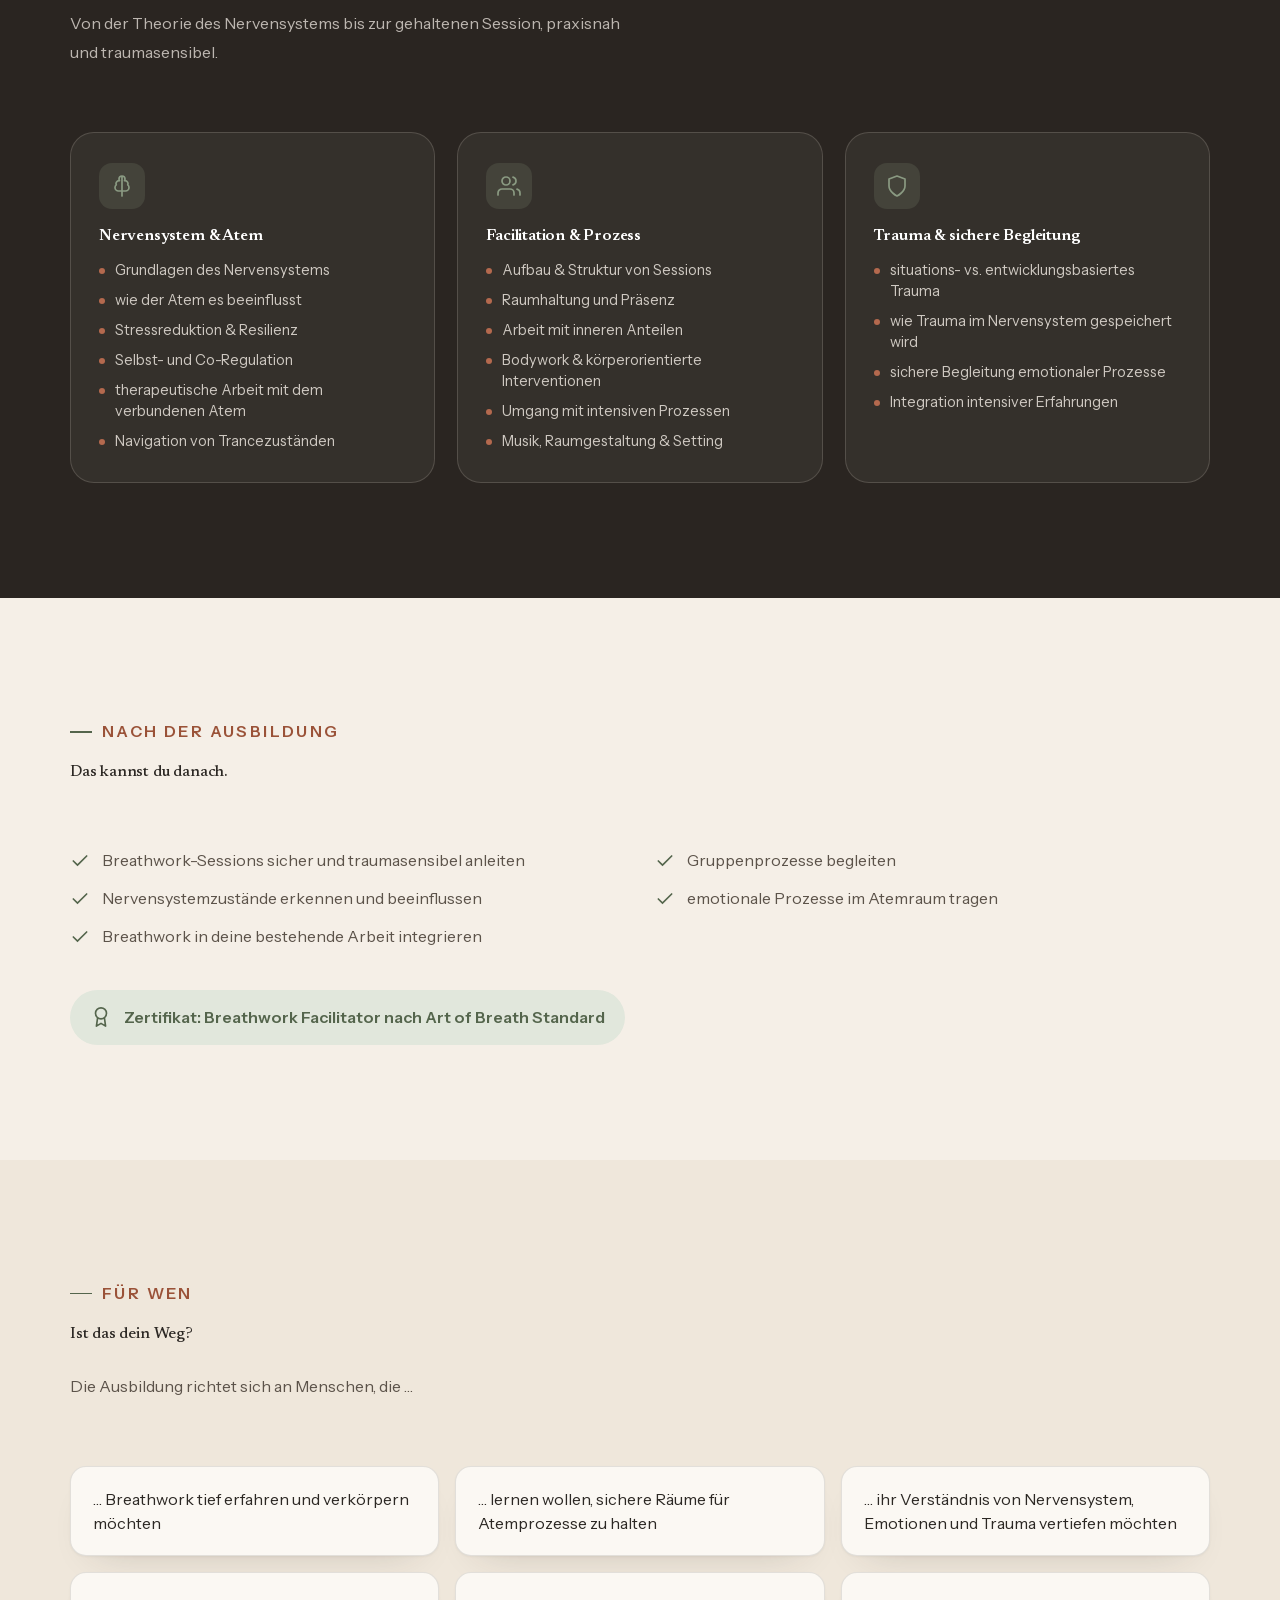
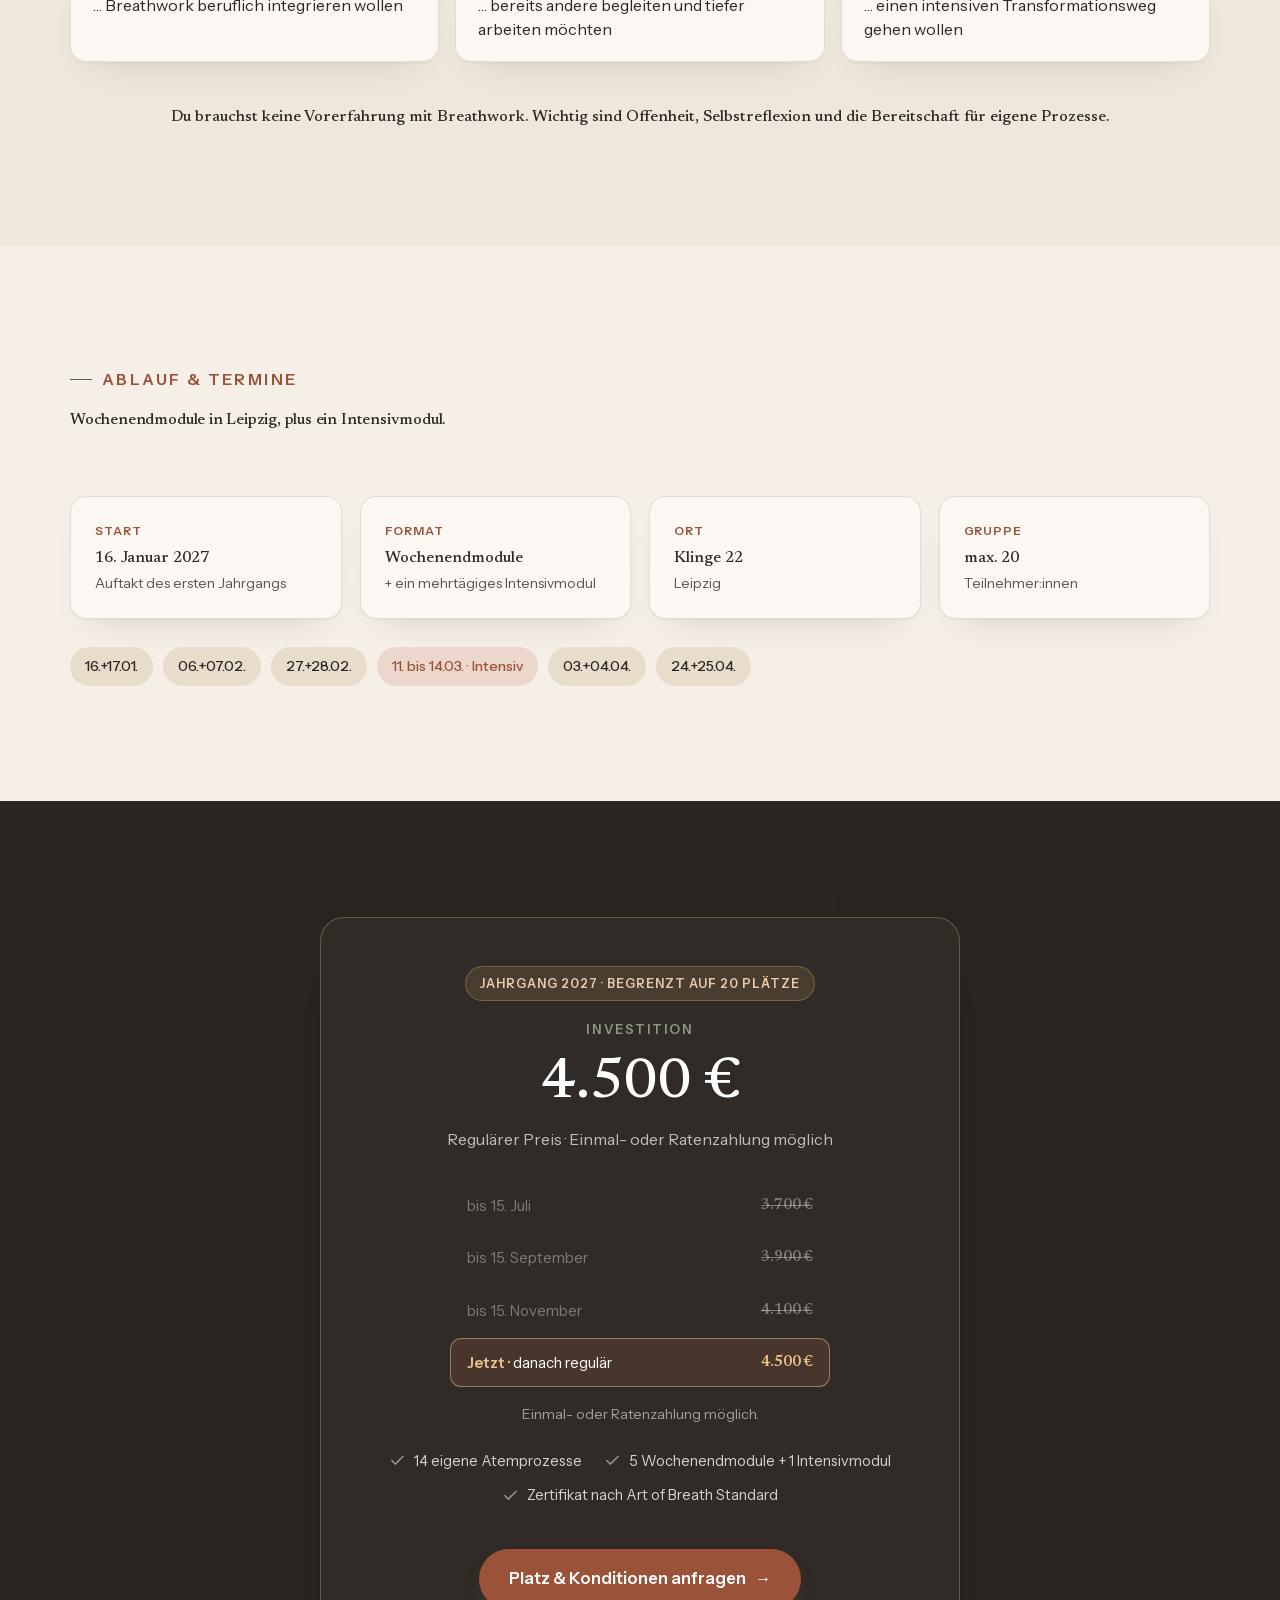
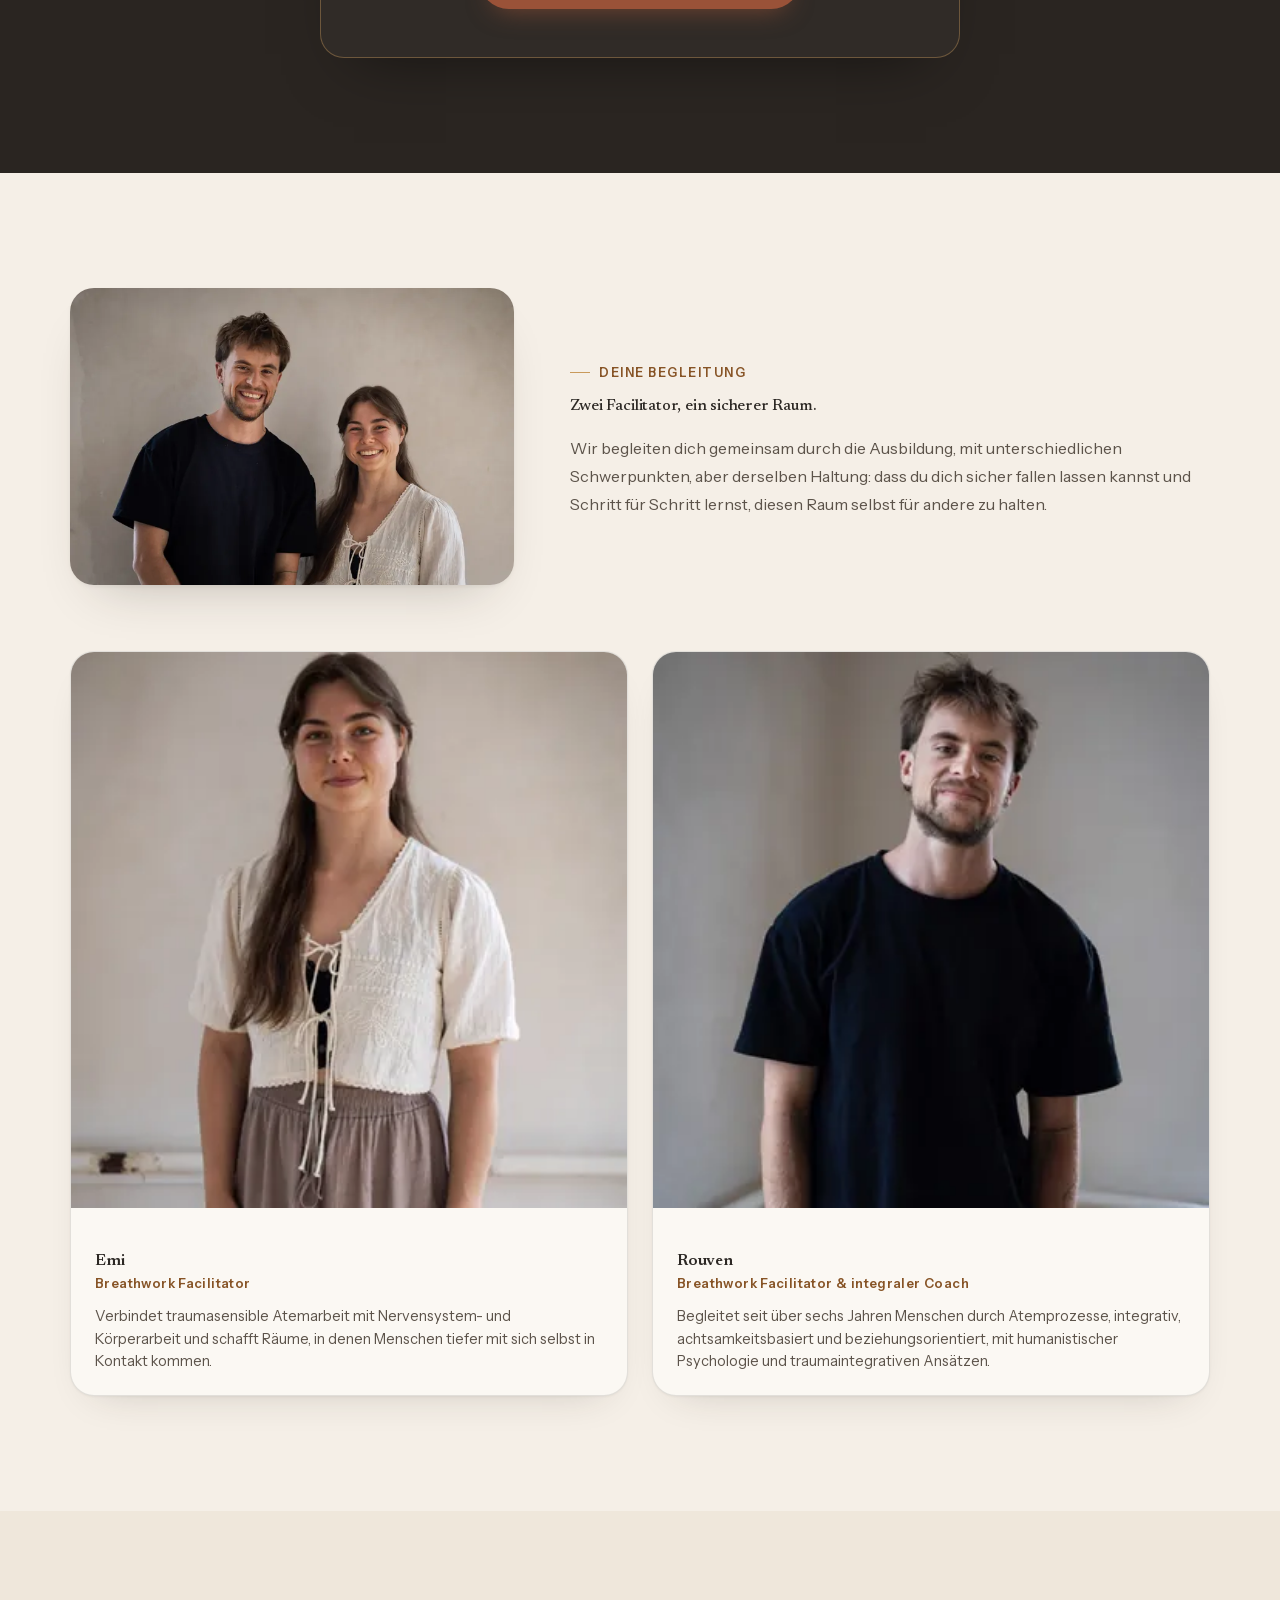
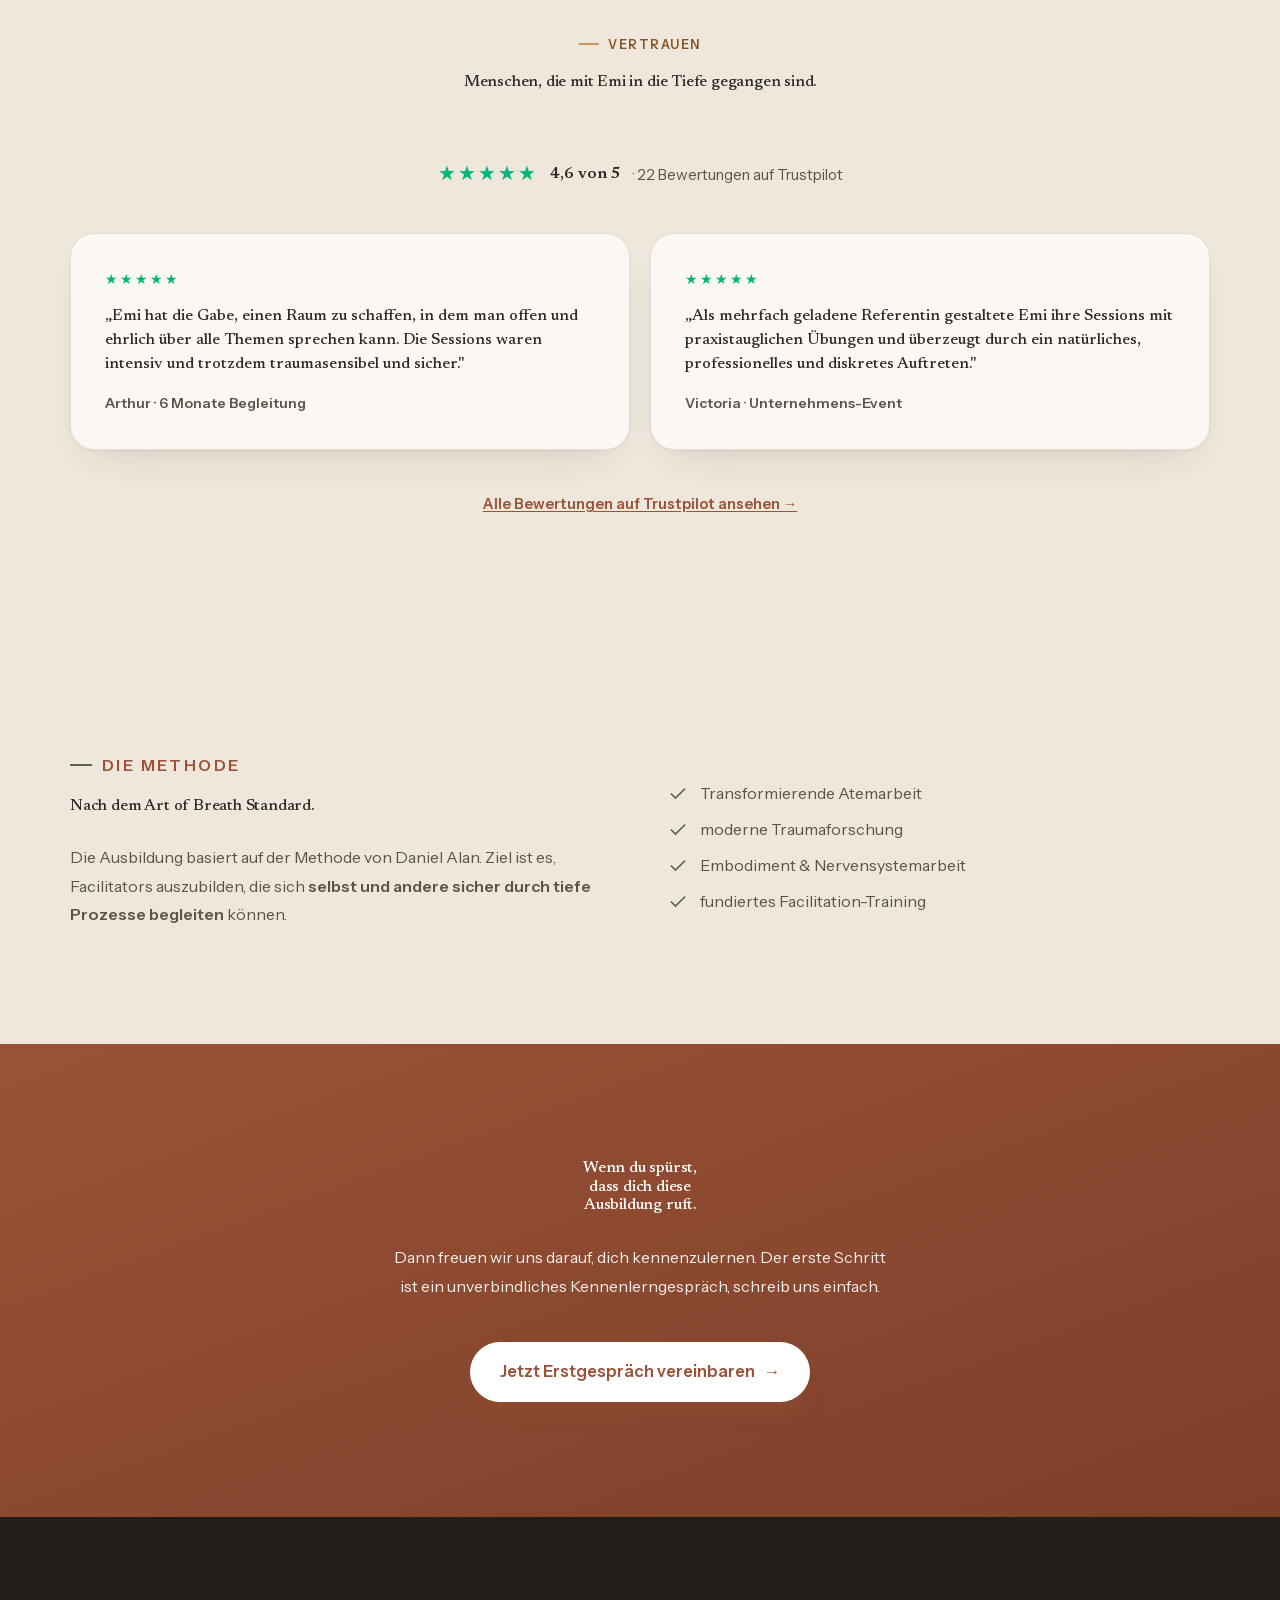
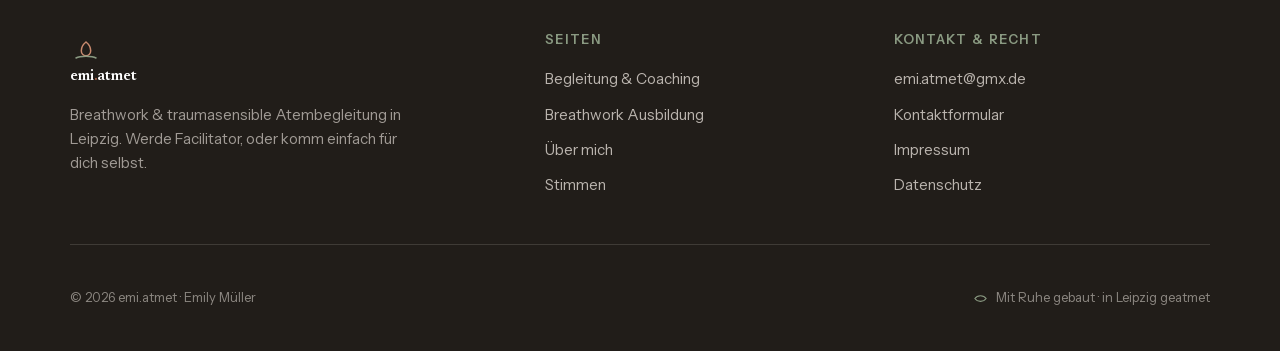
==== commit fed9b3c1: "Ausbildung: 5 Wochenendmodule + 1 Intensivmodul (statt 6 + Intensiv) Klientin-Hinweis via Emi: es si" ====
--- a/breathwork-ausbildung.html
+++ b/breathwork-ausbildung.html
@@ -3,23 +3,23 @@
   emi.atmet · Breathwork Ausbildung Leipzig · Lechcode-DEMO (ANFRAGE)
   Inhalte-Freigabe JA → Inhalte überarbeitet (Emis Wunsch), Fakten aus INVENTAR.md.
   Token-Block identisch zu index.html (Sync-Hinweis in _projekt/CLAUDE.md-Übergabe).
-  ⚠ DEMO, noindex. Preise/Termine mit [KLÄREN]. Rouven-Foto: Einverständnis offen.
+  LIVE · emi-atmet.de. Preise/Termine ggf. aktualisieren; Rouven-Foto: Einverständnis vor Go-Live bestätigt.
 -->
 <html lang="de">
 <head>
   <meta charset="UTF-8" />
   <meta name="viewport" content="width=device-width, initial-scale=1.0" />
   <script>document.documentElement.classList.add('js');if(location.search.indexOf('foto')>-1)document.documentElement.classList.add('foto');</script>
-  <!-- ENTFERNEN sobald Impressum+Datenschutz live & freigegeben (auf ALLEN Seiten gleichzeitig) -->
-  <meta name="robots" content="noindex, nofollow" />
+  <meta name="robots" content="index, follow" />
+  <link rel="canonical" href="https://emi-atmet.de/breathwork-ausbildung.html" />
   <title>Breathwork Ausbildung Leipzig | Facilitator werden · emi.atmet</title>
   <meta name="description" content="Breathwork Ausbildung in Leipzig: Werde Facilitator nach Art of Breath Standard. Traumasensible Atemarbeit, Nervensystem & Prozessbegleitung. Start Januar 2027, jetzt Erstgespräch." />
   <meta property="og:title" content="Breathwork Ausbildung Leipzig · werde Facilitator · emi.atmet" />
   <meta property="og:description" content="Lerne, tiefe Atemprozesse sicher und traumasensibel zu begleiten. Ausbildung nach Art of Breath Standard, Start Januar 2027 in Leipzig." />
   <meta property="og:type" content="website" />
   <meta property="og:locale" content="de_DE" />
-  <meta property="og:url" content="https://lechcode.github.io/emi-atmet-vorschau/breathwork-ausbildung.html" />
-  <meta property="og:image" content="https://lechcode.github.io/emi-atmet-vorschau/assets/og.jpg" />
+  <meta property="og:url" content="https://emi-atmet.de/breathwork-ausbildung.html" />
+  <meta property="og:image" content="https://emi-atmet.de/assets/og-ausbildung.jpg" />
   <meta property="og:image:width" content="1200" />
   <meta property="og:image:height" content="630" />
   <meta name="theme-color" content="#2A2521" />
@@ -540,7 +540,7 @@
           <p class="sub" style="margin-top:16px;font-size:14px;color:rgba(245,239,231,.6);">Einmal- oder Ratenzahlung möglich.</p>
           <div class="invest-incl">
             <span><svg width="17" height="17" viewBox="0 0 24 24" fill="none" stroke="currentColor" stroke-width="2.2" stroke-linecap="round"><path d="M20 6 9 17l-5-5"/></svg>14 eigene Atemprozesse</span>
-            <span><svg width="17" height="17" viewBox="0 0 24 24" fill="none" stroke="currentColor" stroke-width="2.2" stroke-linecap="round"><path d="M20 6 9 17l-5-5"/></svg>6 Wochenendmodule + Intensivmodul</span>
+            <span><svg width="17" height="17" viewBox="0 0 24 24" fill="none" stroke="currentColor" stroke-width="2.2" stroke-linecap="round"><path d="M20 6 9 17l-5-5"/></svg>5 Wochenendmodule + 1 Intensivmodul</span>
             <span><svg width="17" height="17" viewBox="0 0 24 24" fill="none" stroke="currentColor" stroke-width="2.2" stroke-linecap="round"><path d="M20 6 9 17l-5-5"/></svg>Zertifikat nach Art of Breath Standard</span>
           </div>
           <a href="#bewerbung" class="btn btn-lg" style="margin-top:var(--sp-4);">Platz &amp; Konditionen anfragen<span class="arr" aria-hidden="true">→</span></a>
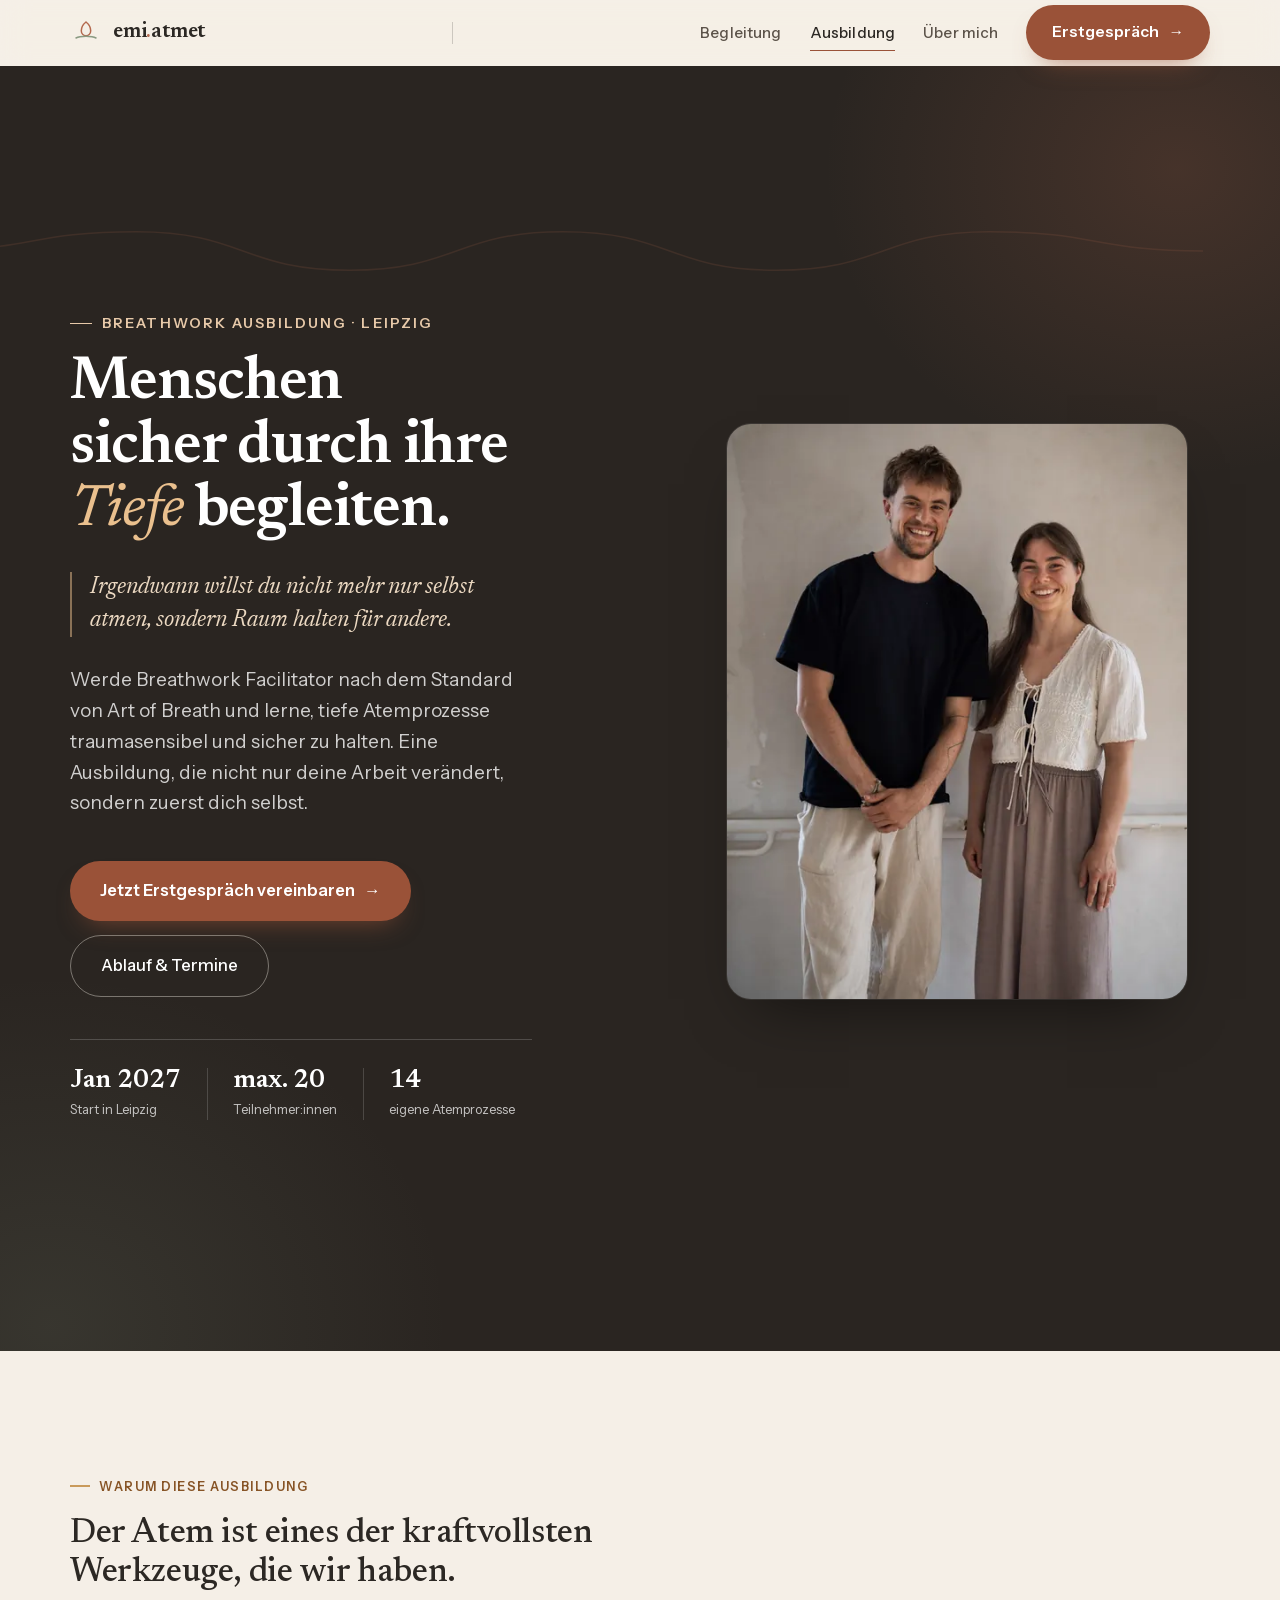
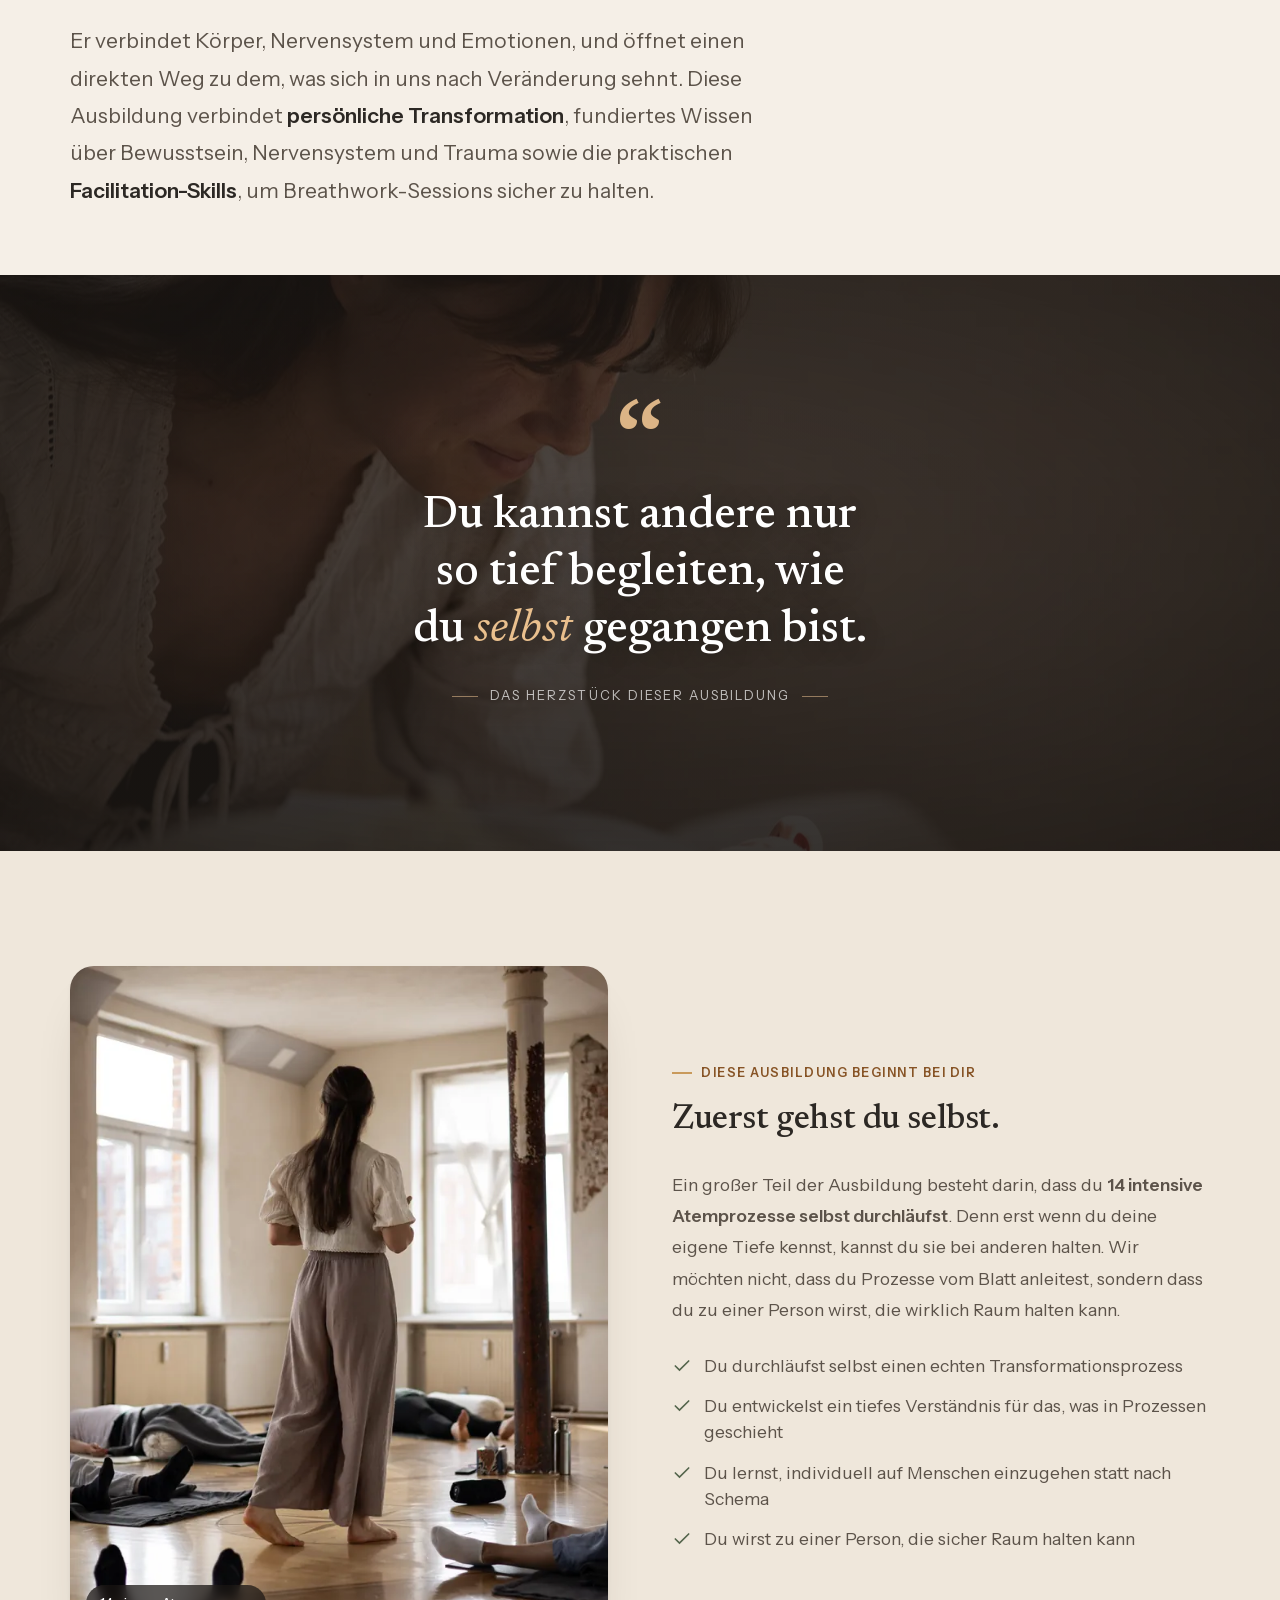
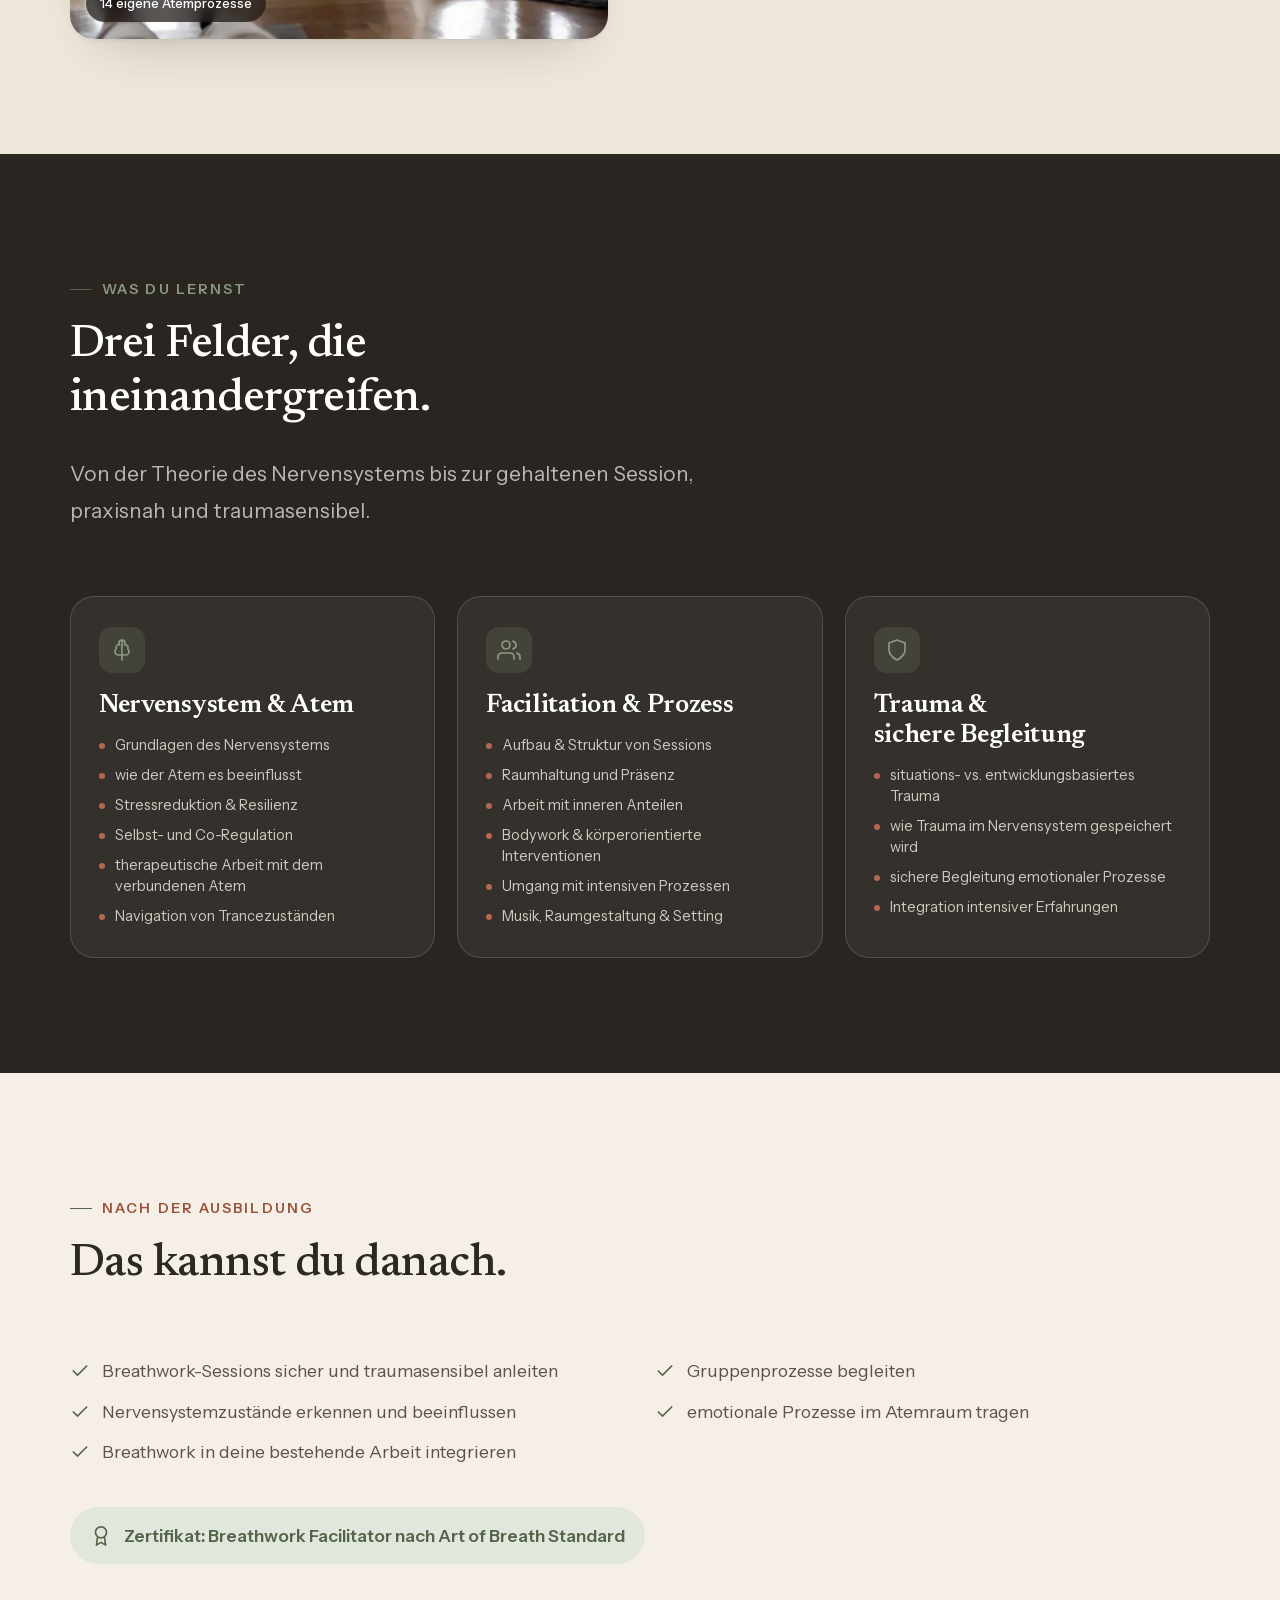
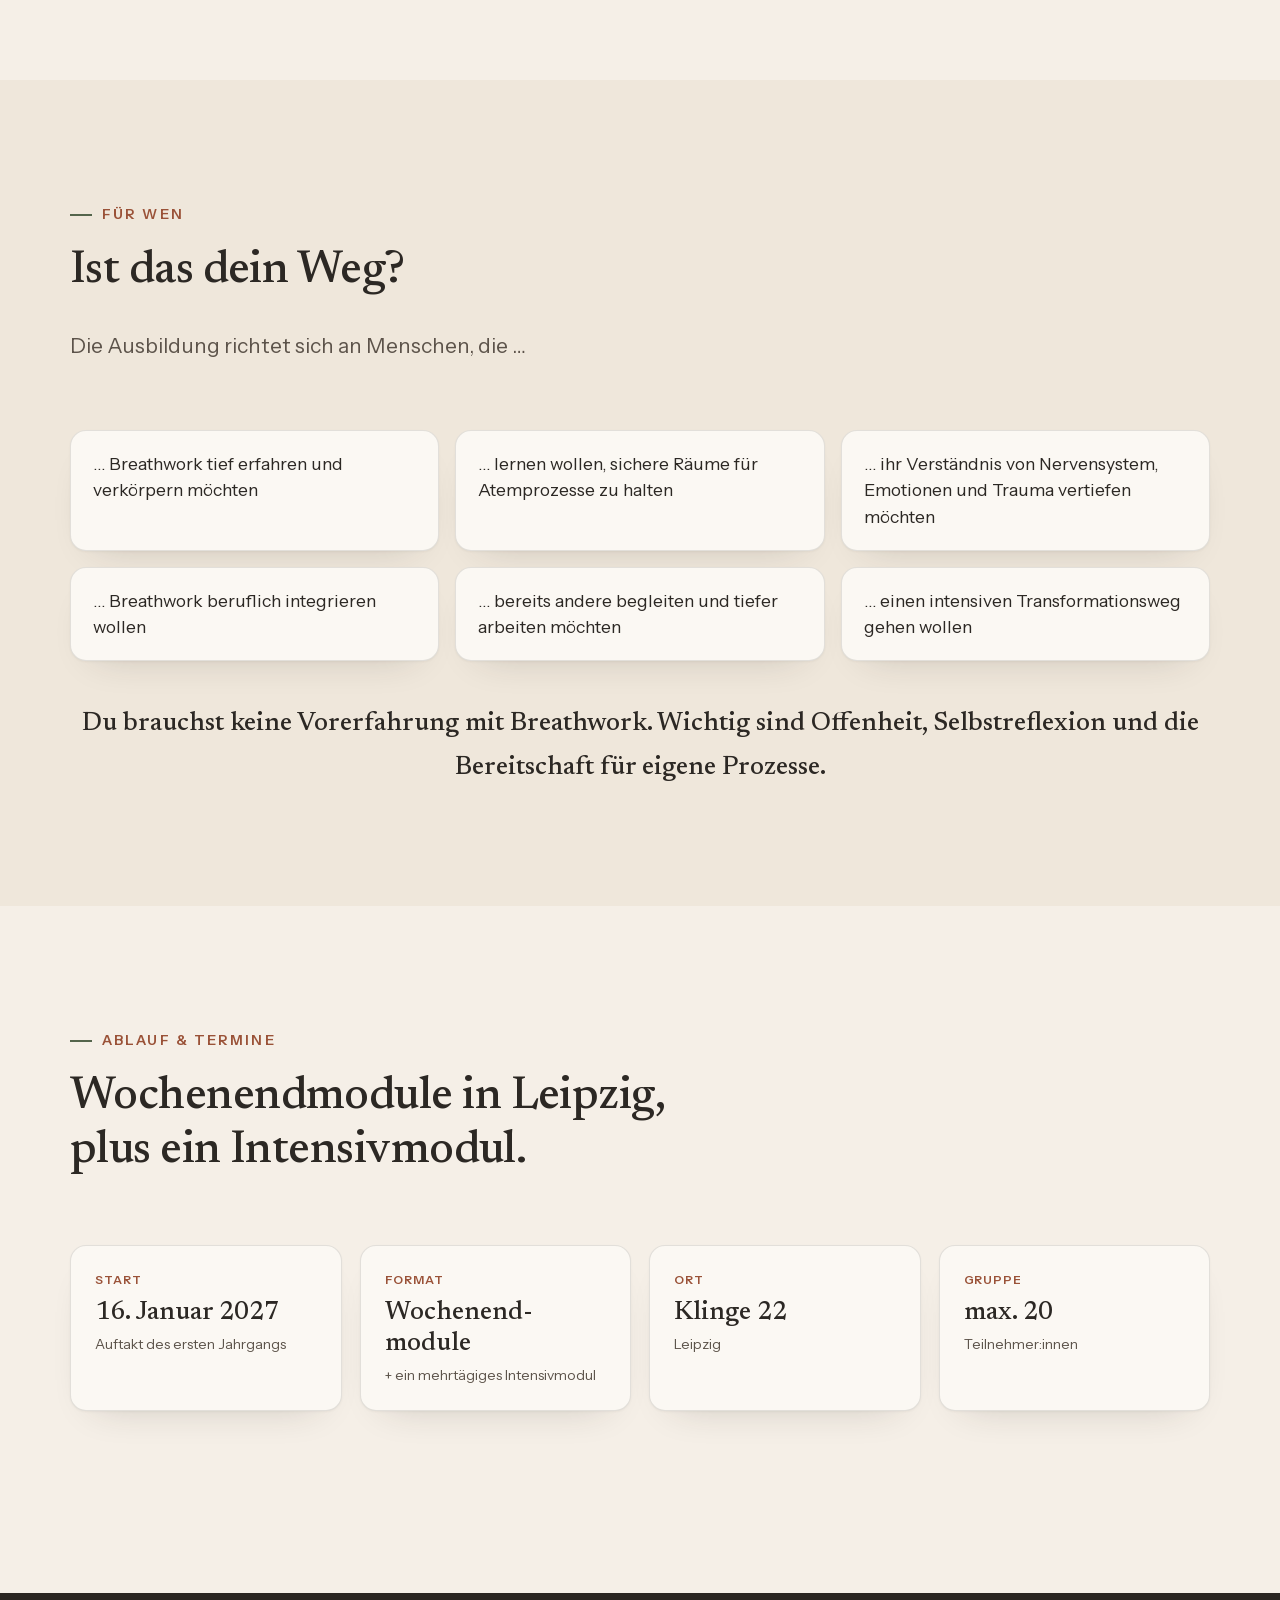
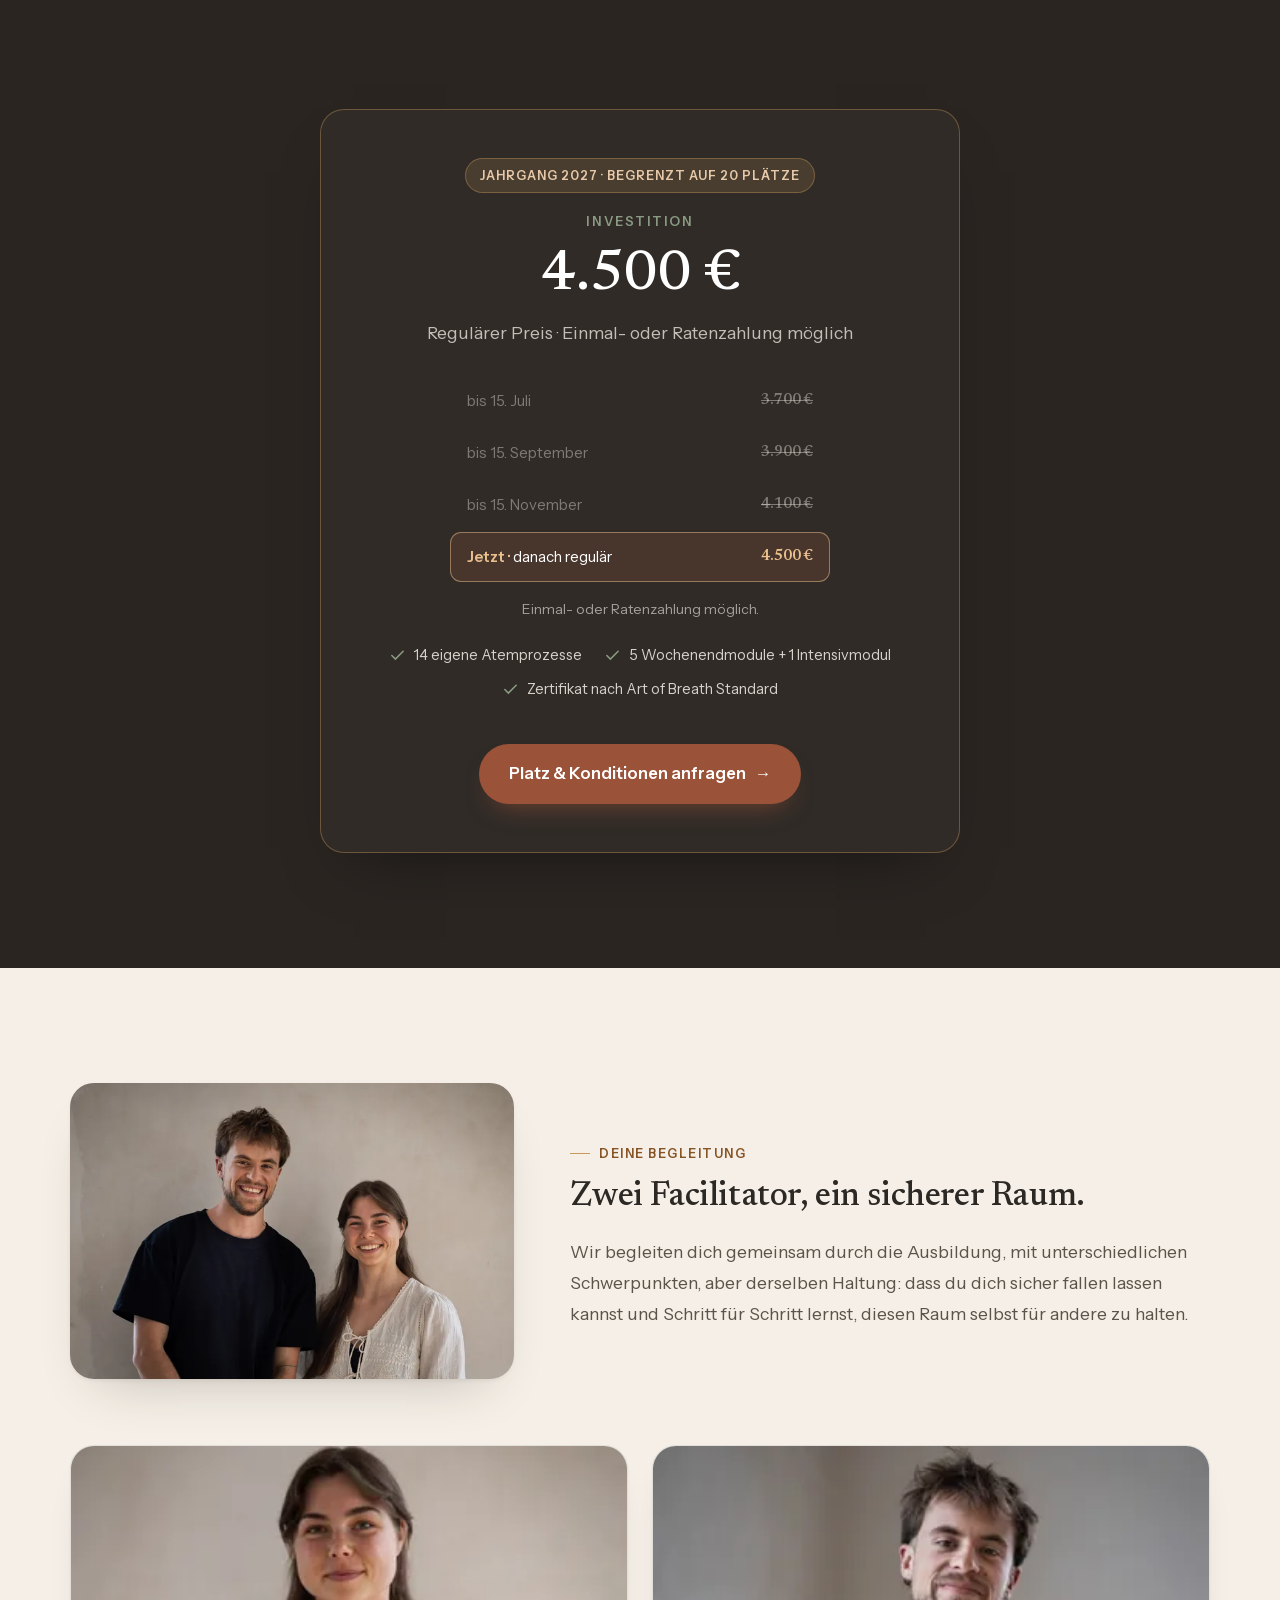
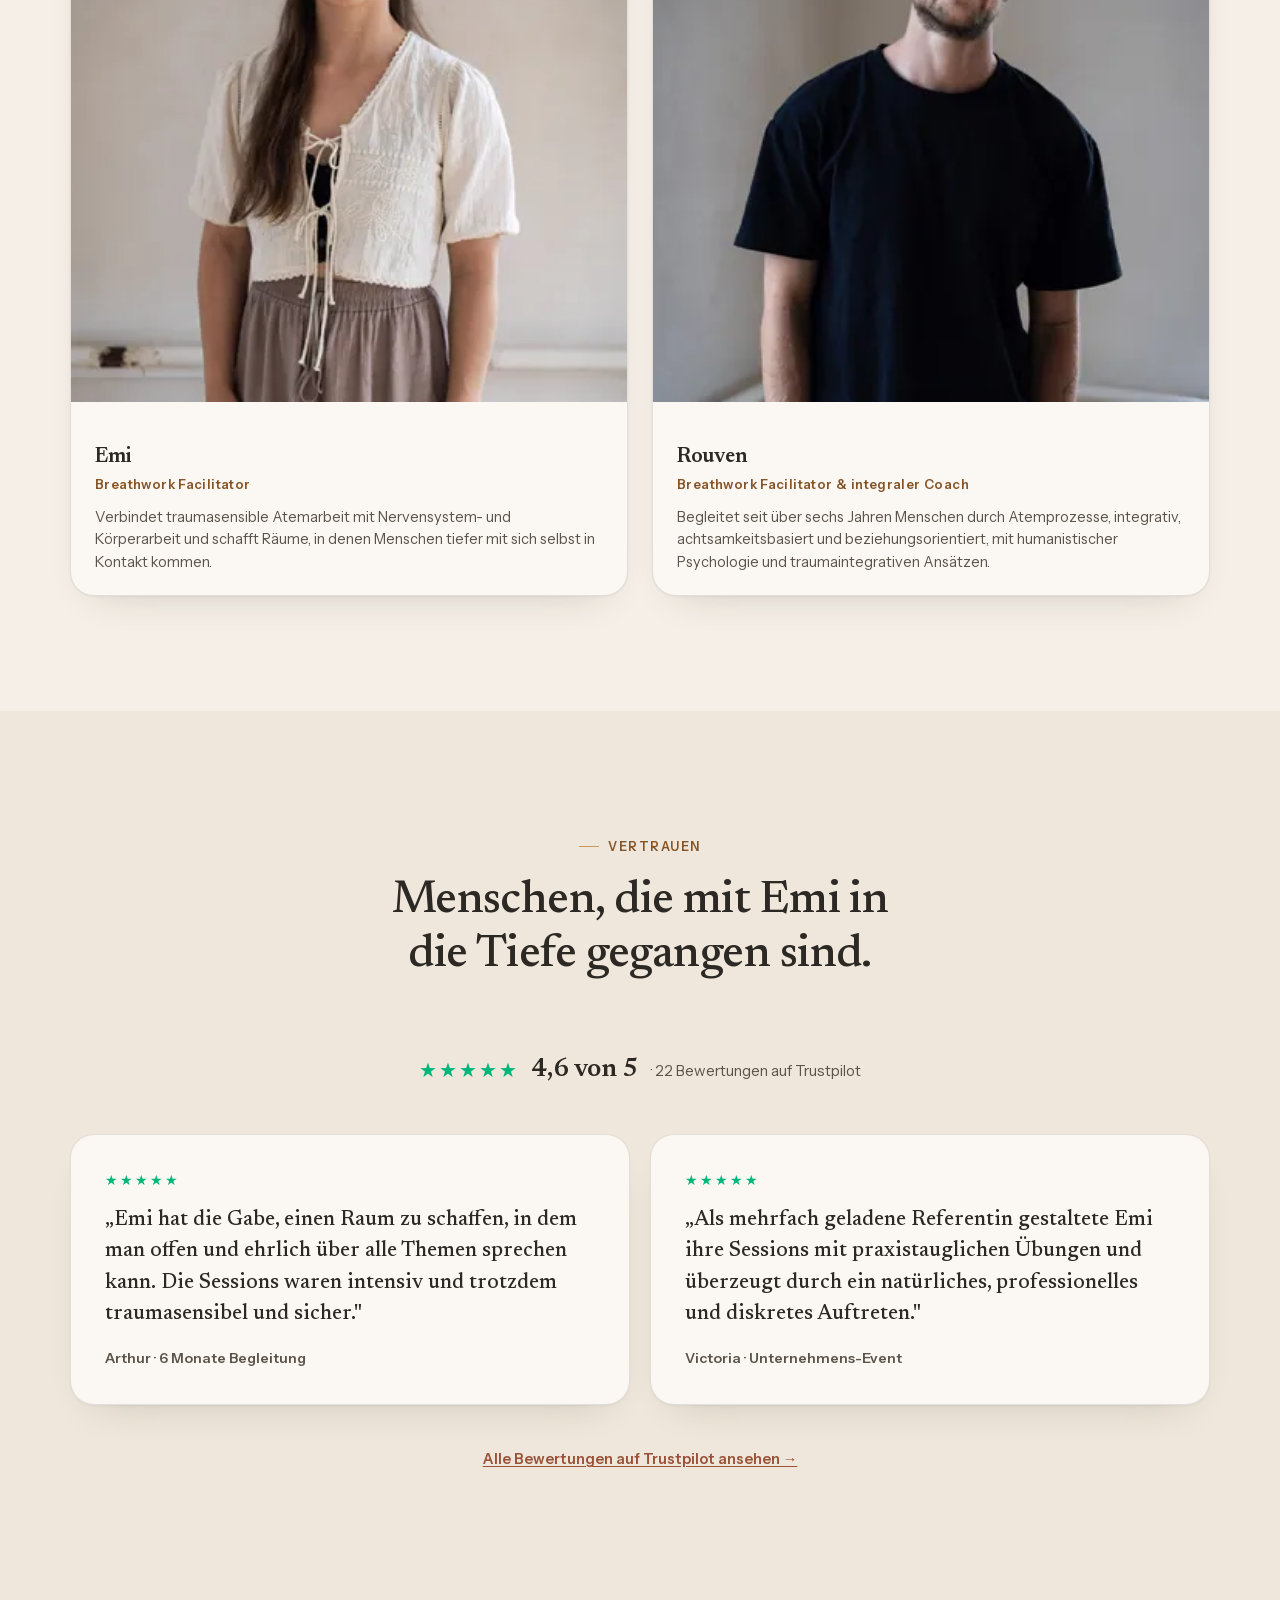
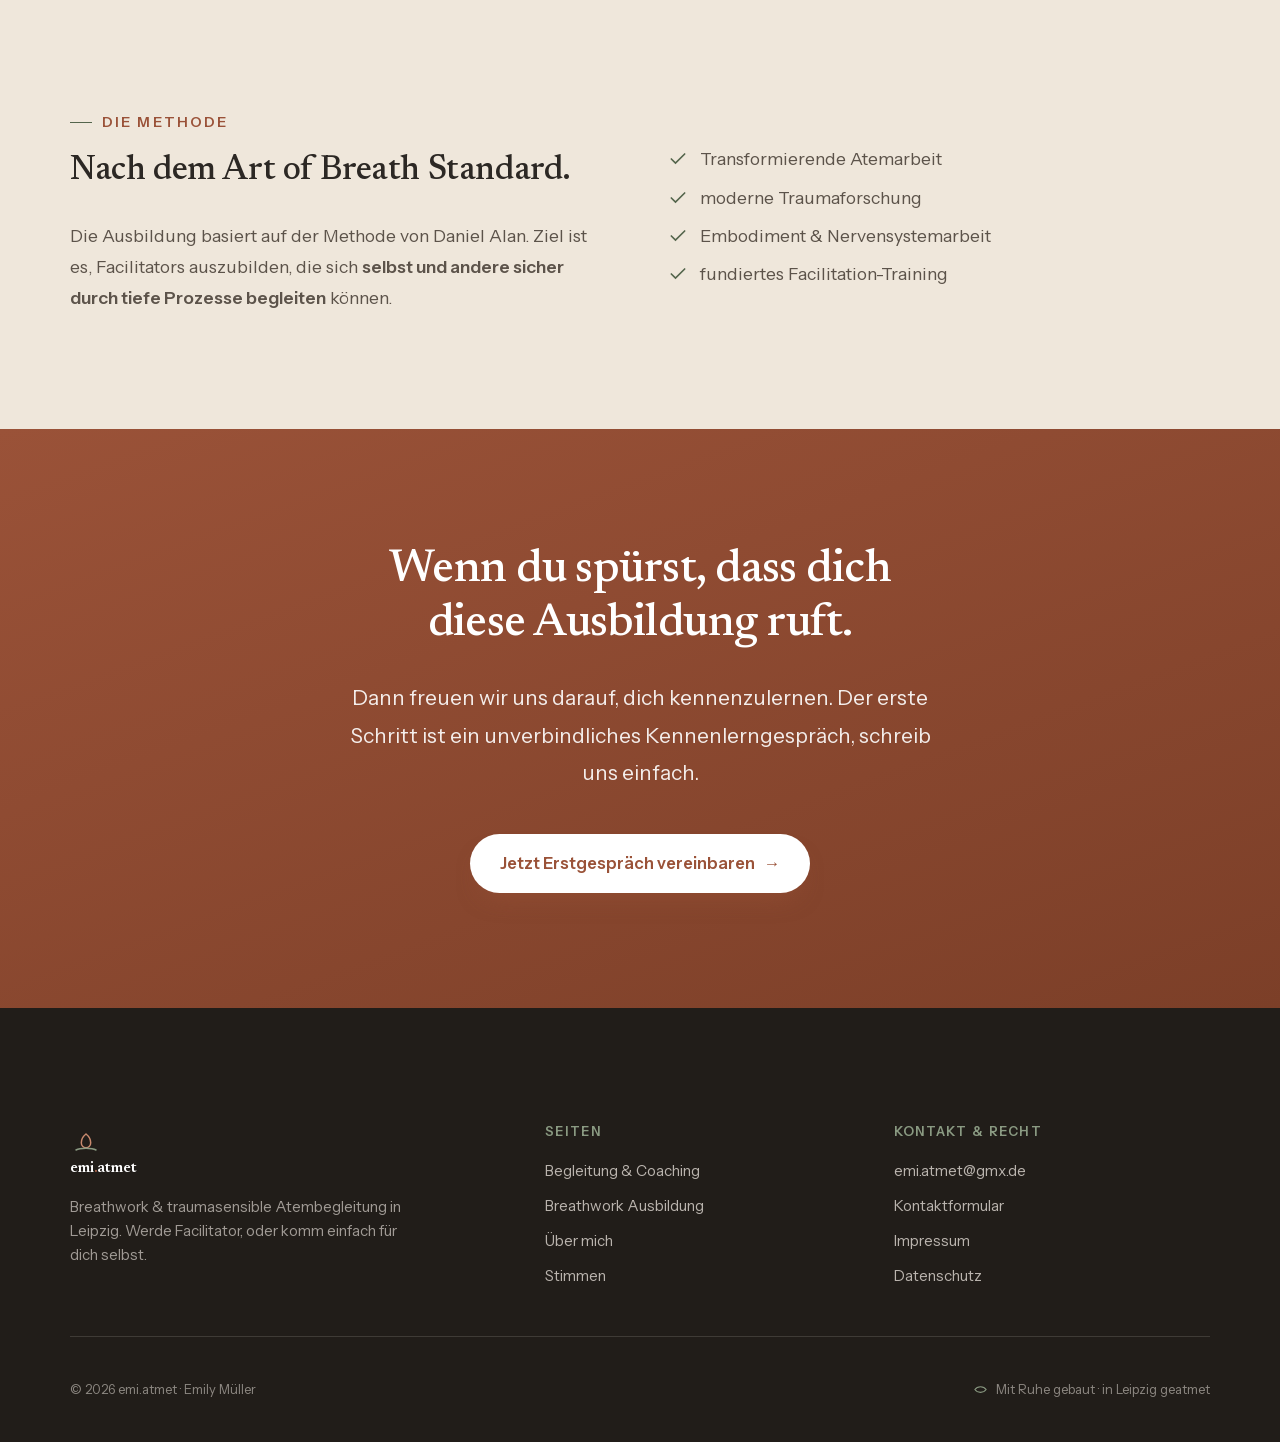
==== commit a3395724: "Deploy via lc-deploy.sh (2026-08-26 13:59)" ====
--- a/breathwork-ausbildung.html
+++ b/breathwork-ausbildung.html
@@ -52,10 +52,10 @@
     --serif:"Newsreader","Newsreader Fallback",Georgia,"Times New Roman",serif;
     --sans:"Instrument Sans","Instrument Fallback",-apple-system,BlinkMacSystemFont,"Segoe UI",Arial,sans-serif;
     --radius:16px; --radius-lg:24px; --radius-sm:11px; --pill:999px; --nav-h:66px;
-    --step--1:clamp(13px,.3vw+12.3px,14px); --step-0:clamp(16px,.35vw+15.1px,17.5px);
-    --step-1:clamp(18px,.7vw+16.2px,21px); --step-2:clamp(21px,1.2vw+18px,26px);
-    --step-3:clamp(25px,2.1vw+19px,34px); --step-4:clamp(30px,3.4vw+18.5px,46px);
-    --step-5:clamp(34px,5vw+16px,60px);
+    --step--1:clamp(13px,.3vw + 12.3px,14px); --step-0:clamp(16px,.35vw + 15.1px,17.5px);
+    --step-1:clamp(18px,.7vw + 16.2px,21px); --step-2:clamp(21px,1.2vw + 18px,26px);
+    --step-3:clamp(25px,2.1vw + 19px,34px); --step-4:clamp(30px,3.4vw + 18.5px,46px);
+    --step-5:clamp(34px,5vw + 16px,60px);
     --lh-tight:1.06; --lh-snug:1.17; --lh-body:1.68; --lh-relaxed:1.78;
     --ls-display:-.018em; --ls-h2:-.012em; --ls-label:.15em;
     --sp-2:clamp(14px,1.6vw,18px); --sp-3:clamp(20px,2.4vw,28px); --sp-4:clamp(30px,3.6vw,42px);
@@ -118,8 +118,8 @@
   .ahero .eyebrow{color:#E7C9A9;} .ahero .eyebrow::before{background:#E7C9A9;}
   .ahero h1{font-size:var(--step-5);line-height:var(--lh-tight);letter-spacing:var(--ls-display);margin:var(--sp-2) 0 0;color:#fff;font-weight:600;max-width:15ch;}
   .ahero h1 em{color:#EAC08E;font-weight:500;}
-  .ahero .ahero-lead{font-family:var(--serif);font-style:italic;font-size:clamp(18px,.9vw+16px,23px);line-height:1.42;color:#ECD9C2;margin-top:var(--sp-3);padding-left:18px;border-left:2px solid rgba(234,192,142,.5);max-width:33ch;}
-  .ahero p:not(.ahero-lead){font-size:clamp(16.5px,.6vw+15.4px,19px);line-height:1.62;color:rgba(255,255,255,.78);margin-top:var(--sp-3);max-width:46ch;}
+  .ahero .ahero-lead{font-family:var(--serif);font-style:italic;font-size:clamp(18px,.9vw + 16px,23px);line-height:1.42;color:#ECD9C2;margin-top:var(--sp-3);padding-left:18px;border-left:2px solid rgba(234,192,142,.5);max-width:33ch;}
+  .ahero p:not(.ahero-lead){font-size:clamp(16.5px,.6vw + 15.4px,19px);line-height:1.62;color:rgba(255,255,255,.78);margin-top:var(--sp-3);max-width:46ch;}
   .ahero .cta{display:flex;gap:14px;flex-wrap:wrap;margin-top:var(--sp-4);}
   .ahero .facts{display:flex;flex-wrap:wrap;row-gap:14px;margin-top:var(--sp-4);padding-top:var(--sp-3);border-top:1px solid rgba(255,255,255,.18);}
   .ahero .facts div{padding-right:clamp(18px,2vw,26px);margin-right:clamp(18px,2vw,26px);border-right:1px solid rgba(255,255,255,.16);}
